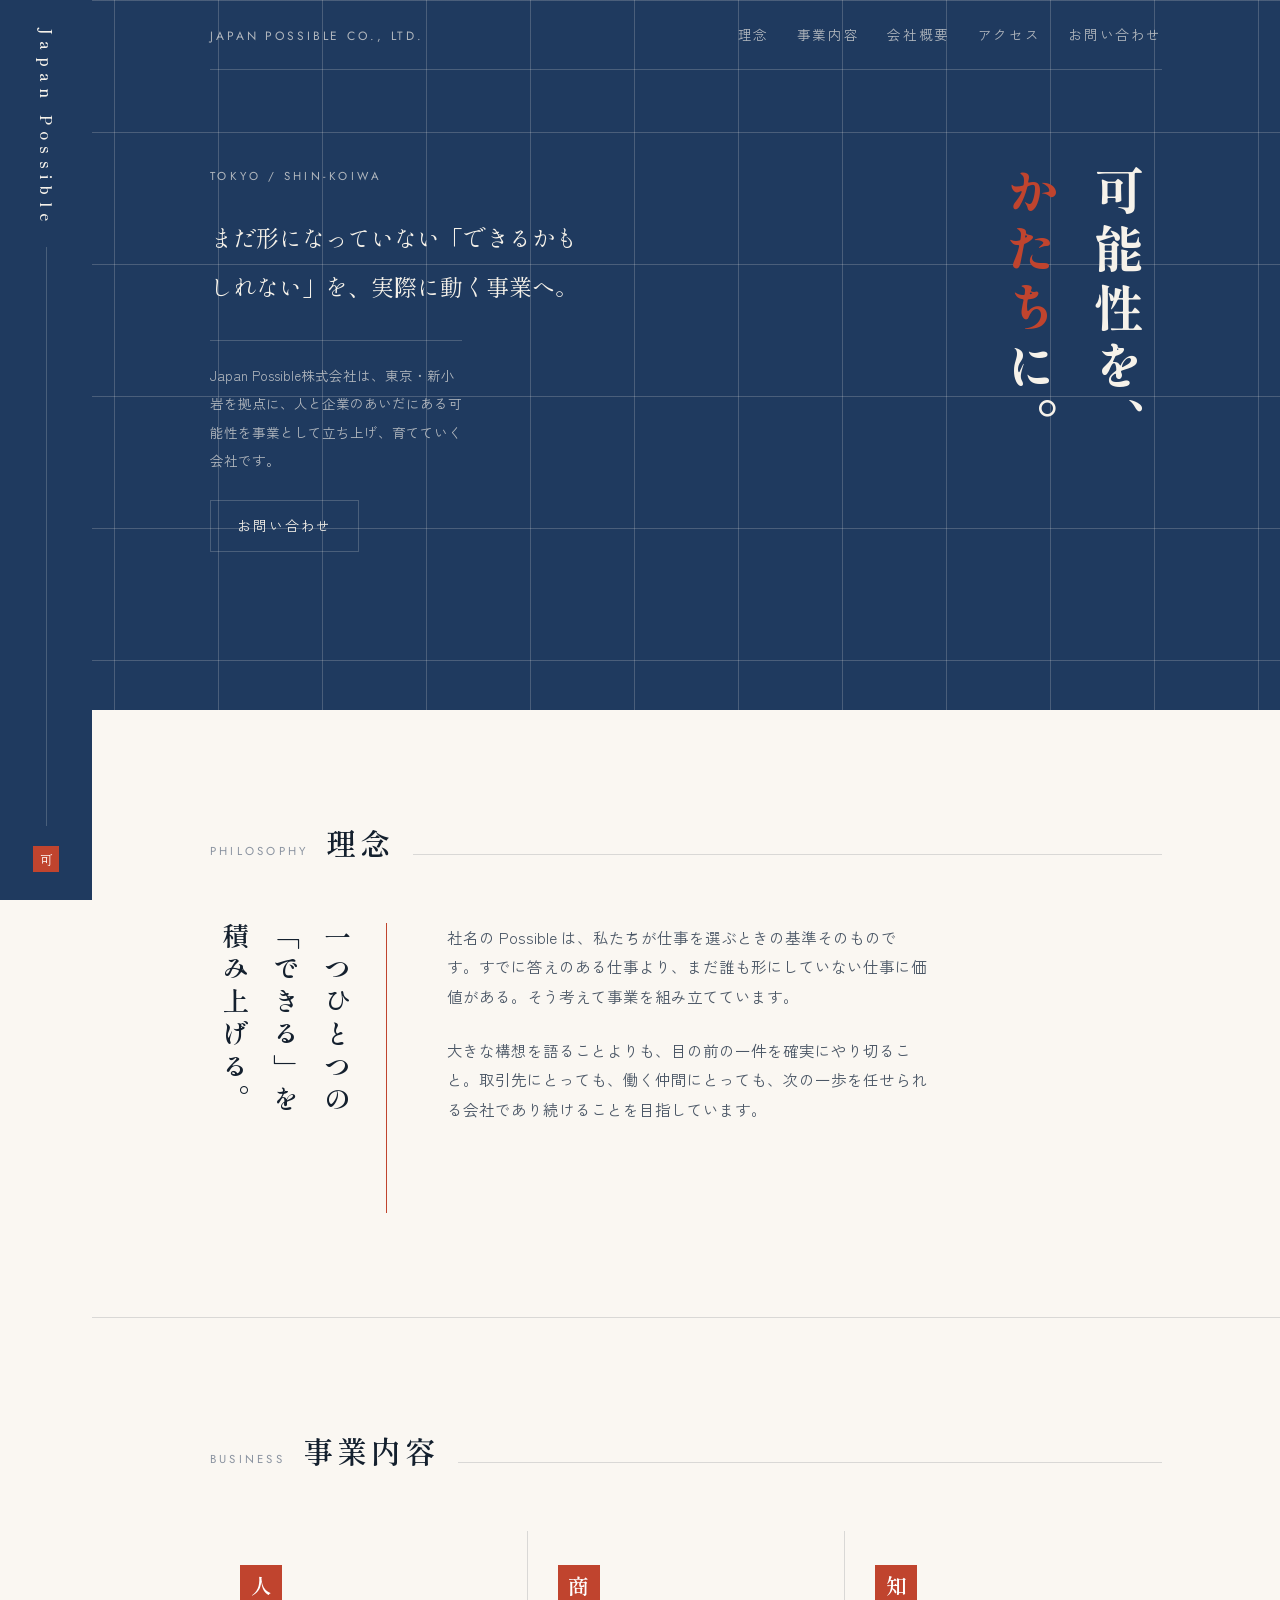
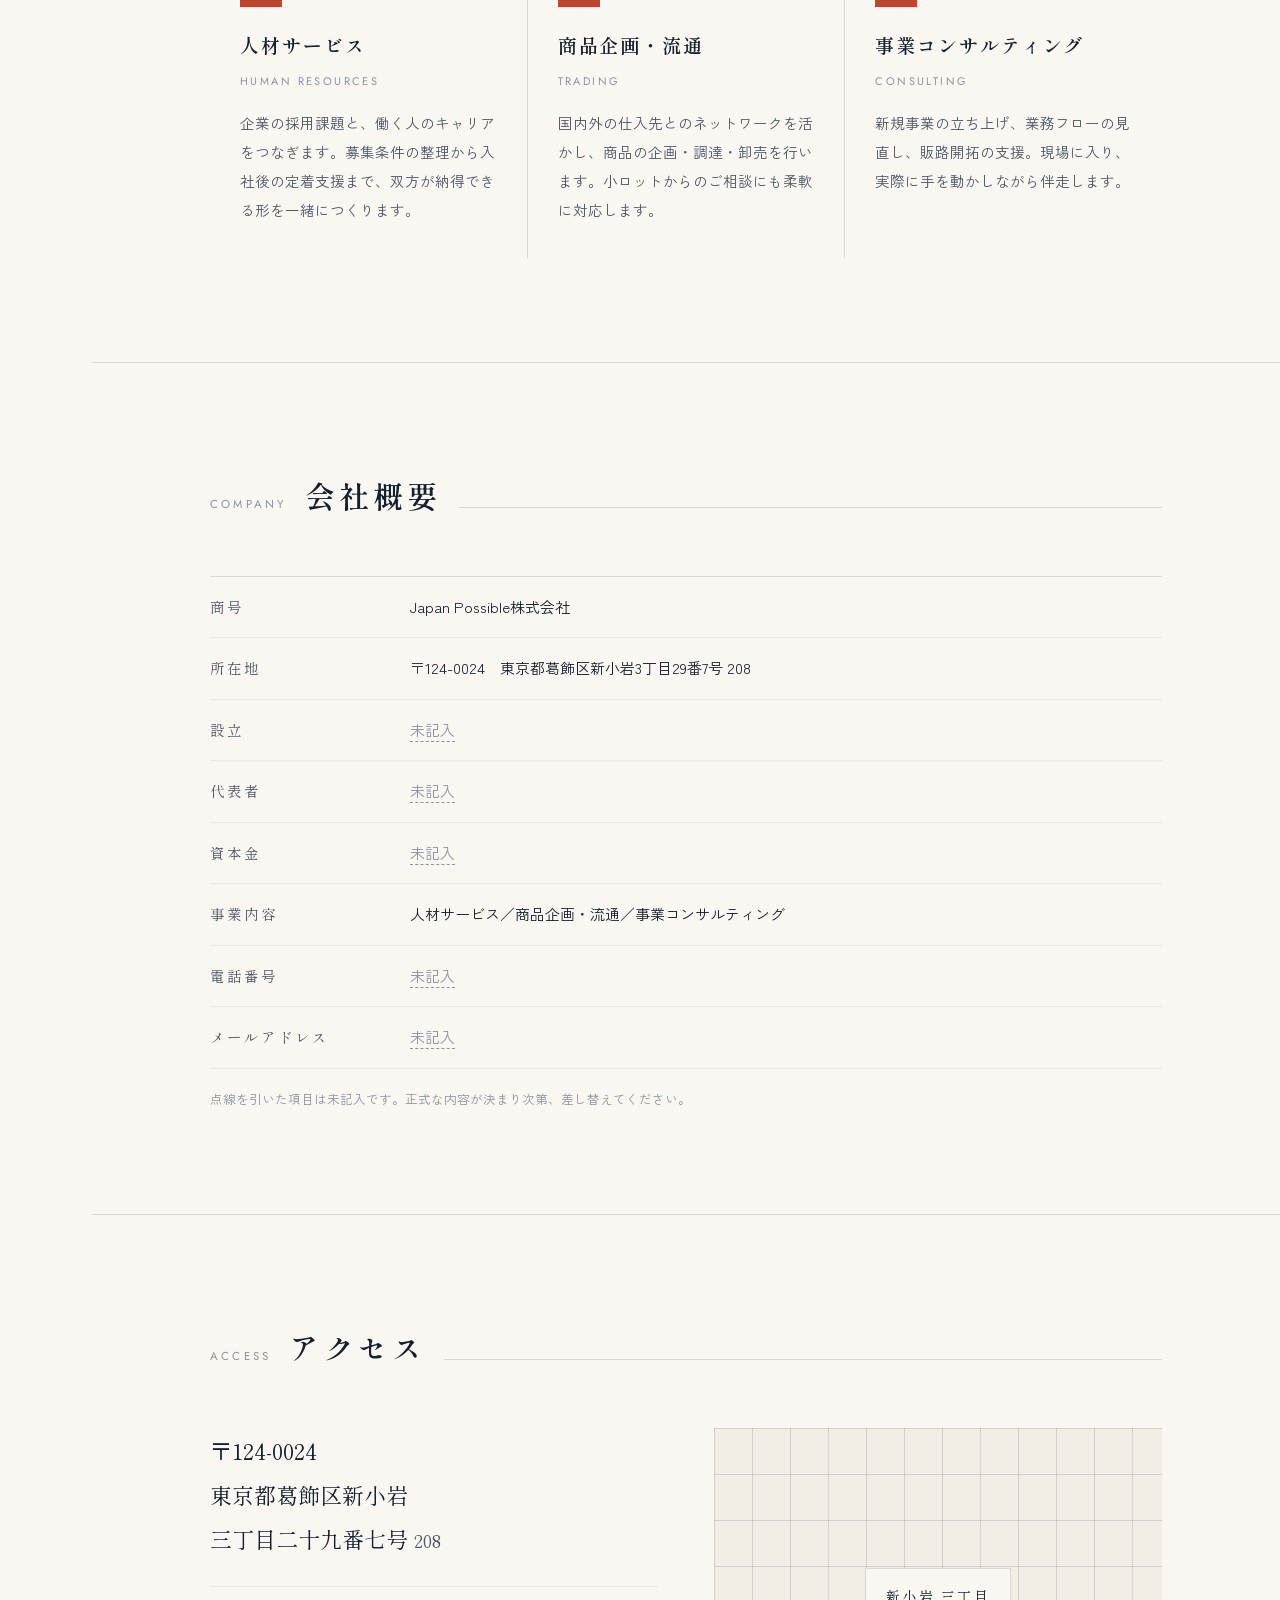
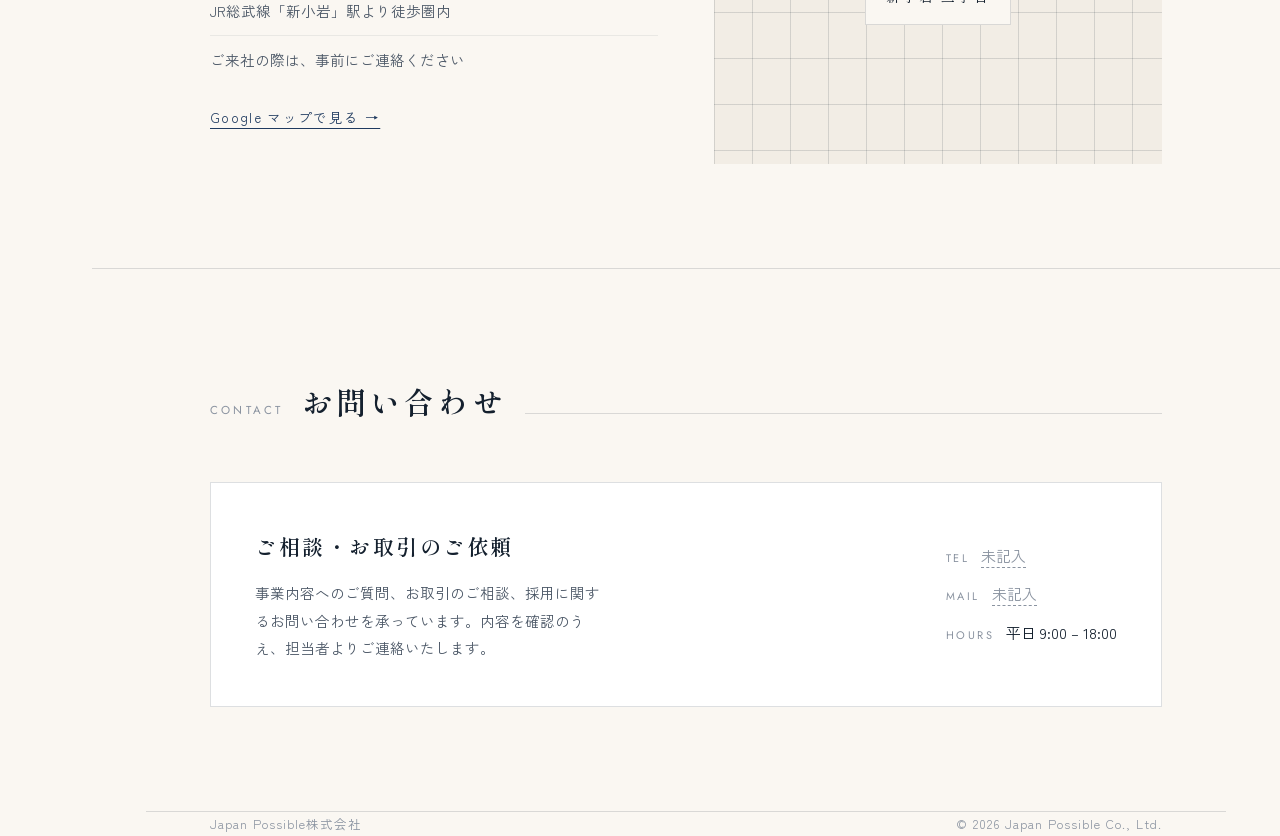
==== index.html @ c03383fe "サイト初期構築: コーポレートサイト1ページ版を追加 Japan Possible株式会社のコーポレートサイトを静的HTML1枚で構築。 和モダンの意匠（藍・生成り・朱、明朝の縦書き見出し、障子の桟を" ====
<!DOCTYPE html>
<html lang="ja">
<head>
<meta charset="utf-8">
<meta name="viewport" content="width=device-width, initial-scale=1">
<meta name="description" content="Japan Possible株式会社（東京都葛飾区新小岩）のコーポレートサイト。人材サービス、商品企画・流通、事業コンサルティングを行っています。">
<meta name="theme-color" content="#1F3A5F">
<meta property="og:type" content="website">
<meta property="og:site_name" content="Japan Possible株式会社">
<meta property="og:title" content="Japan Possible株式会社">
<meta property="og:description" content="まだ形になっていない「できるかもしれない」を、実際に動く事業へ。東京・新小岩を拠点とするJapan Possible株式会社のコーポレートサイトです。">
<meta property="og:locale" content="ja_JP">
<link rel="icon" href="data:image/svg+xml,<svg xmlns='http://www.w3.org/2000/svg' viewBox='0 0 64 64'><rect width='64' height='64' fill='%231F3A5F'/><text x='32' y='45' font-size='40' font-family='serif' fill='%23F6F2EA' text-anchor='middle'>可</text></svg>">
<title>Japan Possible株式会社</title>
<link rel="preconnect" href="https://fonts.googleapis.com">
<link rel="preconnect" href="https://fonts.gstatic.com" crossorigin>
<link rel="stylesheet" href="https://fonts.googleapis.com/css2?family=Shippori+Mincho+B1:wght@400;600;800&family=Zen+Kaku+Gothic+New:wght@400;500;700&family=Jost:wght@400;500&display=swap">
<style>
  :root{
    --ground:#FAF7F2;
    --ground-2:#F2EDE5;
    --panel:#FFFFFF;
    --ink:#14202E;
    --ink-soft:#4B5766;
    --ink-mute:#8A93A0;
    --ai:#1F3A5F;
    --shu:#C0442E;
    --line:rgba(20,32,46,.14);
    --line-soft:rgba(20,32,46,.07);
    --hero-bg:#1F3A5F;
    --hero-ink:#F6F2EA;
    --hero-soft:rgba(246,242,234,.68);
    --hero-line:rgba(246,242,234,.20);
    --focus:#C0442E;
    --mincho:"Shippori Mincho B1","Yu Mincho","Hiragino Mincho ProN",serif;
    --gothic:"Zen Kaku Gothic New","Hiragino Kaku Gothic ProN","Yu Gothic",sans-serif;
    --latin:"Jost","Zen Kaku Gothic New",sans-serif;
    --rail:92px;
    --pad:clamp(24px,5vw,72px);
  }
  @media (prefers-color-scheme:dark){
    :root:not([data-theme="light"]){
      --ground:#101822;
      --ground-2:#16202C;
      --panel:#17212D;
      --ink:#E9E4DB;
      --ink-soft:#A9B1BC;
      --ink-mute:#727C89;
      --ai:#84A6CE;
      --shu:#DF6A51;
      --line:rgba(233,228,219,.16);
      --line-soft:rgba(233,228,219,.08);
      --hero-bg:#0B131C;
      --hero-ink:#E9E4DB;
      --hero-soft:rgba(233,228,219,.66);
      --hero-line:rgba(233,228,219,.18);
      --focus:#DF6A51;
    }
  }
  :root[data-theme="dark"]{
    --ground:#101822;
    --ground-2:#16202C;
    --panel:#17212D;
    --ink:#E9E4DB;
    --ink-soft:#A9B1BC;
    --ink-mute:#727C89;
    --ai:#84A6CE;
    --shu:#DF6A51;
    --line:rgba(233,228,219,.16);
    --line-soft:rgba(233,228,219,.08);
    --hero-bg:#0B131C;
    --hero-ink:#E9E4DB;
    --hero-soft:rgba(233,228,219,.66);
    --hero-line:rgba(233,228,219,.18);
    --focus:#DF6A51;
  }

  *{box-sizing:border-box}
  body{
    background:var(--ground);
    color:var(--ink);
    font-family:var(--gothic);
    font-size:16px;
    line-height:1.9;
    -webkit-font-smoothing:antialiased;
    padding-left:var(--rail);
  }
  a{color:inherit}
  :focus-visible{outline:2px solid var(--focus);outline-offset:3px}
  h1,h2,h3{margin:0;font-weight:400;text-wrap:balance}
  p{margin:0}

  /* 背（左端の藍の帯） */
  .spine{
    position:fixed;inset:0 auto 0 0;width:var(--rail);
    background:var(--hero-bg);color:var(--hero-ink);
    display:flex;flex-direction:column;align-items:center;
    justify-content:space-between;padding:28px 0;z-index:5;
  }
  .spine-name{
    writing-mode:vertical-rl;font-family:var(--mincho);
    font-size:15px;letter-spacing:.42em;font-weight:600;
  }
  .spine-rule{flex:1;width:1px;background:var(--hero-line);margin:20px 0}
  .spine-seal{
    width:26px;height:26px;background:var(--shu);color:#fff;
    display:grid;place-items:center;font-family:var(--mincho);
    font-size:13px;line-height:1;
  }

  .wrap{max-width:1080px;margin:0 auto;padding:0 var(--pad)}

  /* ヒーロー */
  .hero{
    background-color:var(--hero-bg);color:var(--hero-ink);
    background-image:
      linear-gradient(var(--hero-line) 1px,transparent 1px),
      linear-gradient(90deg,var(--hero-line) 1px,transparent 1px);
    background-size:104px 132px;
    background-position:center top;
  }
  .nav{
    display:flex;flex-wrap:wrap;align-items:baseline;gap:28px;
    padding:22px 0 18px;border-bottom:1px solid var(--hero-line);
  }
  .nav-mark{
    font-family:var(--latin);font-size:12px;letter-spacing:.24em;
    text-transform:uppercase;color:var(--hero-soft);margin-right:auto;
  }
  .nav a{
    font-size:13.5px;letter-spacing:.12em;color:var(--hero-soft);
    text-decoration:none;padding-bottom:2px;border-bottom:1px solid transparent;
    transition:color .2s,border-color .2s;
  }
  .nav a:hover{color:var(--hero-ink);border-bottom-color:var(--shu)}

  .hero-body{
    display:grid;grid-template-columns:1fr auto;gap:clamp(32px,6vw,80px);
    align-items:start;padding:clamp(56px,8vw,96px) 0 clamp(64px,9vw,104px);
  }
  .eyebrow{
    font-family:var(--latin);font-size:11.5px;letter-spacing:.3em;
    text-transform:uppercase;color:var(--hero-soft);
  }
  .hero-lede{
    font-family:var(--mincho);font-size:clamp(19px,2.1vw,23px);
    line-height:2.1;margin-top:26px;max-width:32ch;
  }
  .hero-note{
    margin-top:30px;padding-top:20px;border-top:1px solid var(--hero-line);
    font-size:13.5px;line-height:2.1;color:var(--hero-soft);max-width:36ch;
  }
  .hero-cta{
    display:inline-block;margin-top:26px;padding:12px 26px;
    border:1px solid var(--hero-line);font-size:13.5px;letter-spacing:.14em;
    text-decoration:none;transition:background .2s,border-color .2s,color .2s;
  }
  .hero-cta:hover{background:var(--shu);border-color:var(--shu);color:#fff}
  .hero-title{
    writing-mode:vertical-rl;font-family:var(--mincho);font-weight:800;
    font-size:clamp(30px,4.4vw,50px);letter-spacing:.16em;line-height:1.75;
    height:clamp(300px,44vw,440px);margin:0;
  }
  .hero-title .accent{color:var(--shu)}

  /* 節 */
  section{padding:clamp(64px,9vw,104px) 0}
  .rule{border:0;border-top:1px solid var(--line);margin:0}
  .sec-head{display:flex;align-items:baseline;gap:18px;margin-bottom:clamp(32px,5vw,52px)}
  .sec-num{
    font-family:var(--latin);font-size:11.5px;letter-spacing:.28em;
    text-transform:uppercase;color:var(--ink-mute);
  }
  .sec-head h2{
    font-family:var(--mincho);font-size:clamp(23px,2.6vw,30px);
    font-weight:600;letter-spacing:.14em;
  }
  .sec-head::after{content:"";flex:1;height:1px;background:var(--line)}

  /* 理念 */
  .creed{
    display:grid;grid-template-columns:auto 1fr;gap:clamp(28px,5vw,60px);
    align-items:start;
  }
  .creed-vert{
    writing-mode:vertical-rl;font-family:var(--mincho);font-weight:600;
    font-size:clamp(20px,2.4vw,27px);letter-spacing:.2em;line-height:1.9;
    height:clamp(210px,26vw,290px);border-right:1px solid var(--shu);padding-right:22px;
  }
  .creed-text{max-width:60ch;color:var(--ink-soft);font-size:15.5px}
  .creed-text p+p{margin-top:1.6em}

  /* 事業 */
  .works{display:grid;grid-template-columns:repeat(3,1fr);gap:1px;background:var(--line)}
  .work{background:var(--ground);padding:clamp(24px,3vw,34px) clamp(20px,2.4vw,30px)}
  .seal{
    width:42px;height:42px;background:var(--shu);color:#fff;
    display:grid;place-items:center;font-family:var(--mincho);
    font-size:21px;font-weight:600;line-height:1;margin-bottom:20px;
  }
  .work h3{font-family:var(--mincho);font-size:19px;font-weight:600;letter-spacing:.1em}
  .work-en{
    font-family:var(--latin);font-size:11px;letter-spacing:.22em;
    text-transform:uppercase;color:var(--ink-mute);margin-top:8px;
  }
  .work p{margin-top:16px;font-size:14.5px;line-height:2;color:var(--ink-soft)}

  /* 会社概要 */
  .profile{border-top:1px solid var(--line);margin:0}
  .profile div{
    display:grid;grid-template-columns:180px 1fr;gap:20px;
    padding:16px 0;border-bottom:1px solid var(--line-soft);
  }
  .profile dt{
    font-family:var(--mincho);font-size:14.5px;letter-spacing:.14em;color:var(--ink-soft);
  }
  .profile dd{margin:0;font-size:15px}
  .tbd{color:var(--ink-mute);border-bottom:1px dashed var(--ink-mute);padding-bottom:1px}
  .legend{margin-top:18px;font-size:12.5px;color:var(--ink-mute)}

  /* アクセス */
  .access{display:grid;grid-template-columns:1fr 1fr;gap:clamp(28px,5vw,56px);align-items:start}
  .addr{font-family:var(--mincho);font-size:clamp(18px,2vw,22px);line-height:2;font-style:normal}
  .addr .room{font-size:.8em;color:var(--ink-soft)}
  .access-list{margin:26px 0 0;padding:0;list-style:none;font-size:14.5px;color:var(--ink-soft)}
  .access-list li{padding:10px 0;border-top:1px solid var(--line-soft)}
  .maplink{
    display:inline-block;margin-top:22px;font-size:13.5px;letter-spacing:.1em;
    color:var(--ai);text-underline-offset:5px;
  }
  .lattice{
    aspect-ratio:4/3;background-color:var(--ground-2);
    background-image:
      linear-gradient(var(--line) 1px,transparent 1px),
      linear-gradient(90deg,var(--line) 1px,transparent 1px);
    background-size:38px 46px;
    display:grid;place-items:center;
  }
  .lattice span{
    background:var(--ground);border:1px solid var(--line);
    padding:14px 20px;font-family:var(--mincho);font-size:14px;letter-spacing:.16em;
  }

  /* 問い合わせ */
  .contact{
    background:var(--panel);border:1px solid var(--line);
    padding:clamp(28px,4vw,44px);
    display:grid;grid-template-columns:1fr auto;gap:clamp(24px,4vw,48px);align-items:center;
  }
  .contact h3{font-family:var(--mincho);font-size:21px;font-weight:600;letter-spacing:.12em}
  .contact-lede{margin-top:12px;font-size:14.5px;color:var(--ink-soft);max-width:44ch}
  .contact-rows{display:grid;gap:10px;font-size:15px}
  .contact-rows span.k{
    font-family:var(--latin);font-size:11px;letter-spacing:.22em;
    color:var(--ink-mute);margin-right:12px;
  }

  footer{
    border-top:1px solid var(--line);padding:30px 0 46px;
    display:flex;flex-wrap:wrap;gap:16px;justify-content:space-between;
    font-size:12.5px;color:var(--ink-mute);letter-spacing:.08em;
  }

  @media (max-width:900px){
    body{padding-left:0}
    .spine{
      position:static;width:100%;flex-direction:row;
      justify-content:space-between;align-items:center;padding:10px var(--pad);
    }
    .spine-name{writing-mode:horizontal-tb;letter-spacing:.3em;font-size:13px}
    .spine-rule{margin:0 18px;height:1px;width:auto;flex:1}
    .hero-body{grid-template-columns:1fr}
    .hero-title{
      writing-mode:horizontal-tb;height:auto;letter-spacing:.1em;
      line-height:1.55;order:-1;margin-bottom:24px;
    }
    .works{grid-template-columns:1fr}
    .creed{grid-template-columns:1fr}
    .creed-vert{
      writing-mode:horizontal-tb;height:auto;border-right:0;padding-right:0;
      border-left:2px solid var(--shu);padding-left:20px;
    }
    .access{grid-template-columns:1fr}
    .profile div{grid-template-columns:1fr;gap:2px}
    .contact{grid-template-columns:1fr}
  }
  @media (prefers-reduced-motion:reduce){
    *{transition:none!important;animation:none!important}
  }
</style>
<style>
  html{ -webkit-text-size-adjust:100%; }
  body{ margin:0; }
  img{ max-width:100%; height:auto; }
  html{ scroll-behavior:smooth; }
  @media (prefers-reduced-motion:reduce){ html{ scroll-behavior:auto; } }
</style>
</head>
<body>

<div class="spine">
  <div class="spine-name">Japan&nbsp;Possible</div>
  <div class="spine-rule"></div>
  <div class="spine-seal">可</div>
</div>

<header class="hero">
  <div class="wrap">
    <nav class="nav">
      <div class="nav-mark">Japan Possible Co., Ltd.</div>
      <a href="#creed">理念</a>
      <a href="#works">事業内容</a>
      <a href="#profile">会社概要</a>
      <a href="#access">アクセス</a>
      <a href="#contact">お問い合わせ</a>
    </nav>
    <div class="hero-body">
      <div>
        <div class="eyebrow">Tokyo / Shin-Koiwa</div>
        <p class="hero-lede">まだ形になっていない「できるかもしれない」を、実際に動く事業へ。</p>
        <p class="hero-note">Japan Possible株式会社は、東京・新小岩を拠点に、人と企業のあいだにある可能性を事業として立ち上げ、育てていく会社です。</p>
        <a class="hero-cta" href="#contact">お問い合わせ</a>
      </div>
      <h1 class="hero-title">可能性を、<br><span class="accent">かたち</span>に。</h1>
    </div>
  </div>
</header>

<main>
  <section id="creed">
    <div class="wrap">
      <div class="sec-head">
        <div class="sec-num">Philosophy</div>
        <h2>理念</h2>
      </div>
      <div class="creed">
        <p class="creed-vert">一つひとつの<br>「できる」を<br>積み上げる。</p>
        <div class="creed-text">
          <p>社名の Possible は、私たちが仕事を選ぶときの基準そのものです。すでに答えのある仕事より、まだ誰も形にしていない仕事に価値がある。そう考えて事業を組み立てています。</p>
          <p>大きな構想を語ることよりも、目の前の一件を確実にやり切ること。取引先にとっても、働く仲間にとっても、次の一歩を任せられる会社であり続けることを目指しています。</p>
        </div>
      </div>
    </div>
  </section>

  <hr class="rule">

  <section id="works">
    <div class="wrap">
      <div class="sec-head">
        <div class="sec-num">Business</div>
        <h2>事業内容</h2>
      </div>
      <div class="works">
        <div class="work">
          <div class="seal">人</div>
          <h3>人材サービス</h3>
          <div class="work-en">Human Resources</div>
          <p>企業の採用課題と、働く人のキャリアをつなぎます。募集条件の整理から入社後の定着支援まで、双方が納得できる形を一緒につくります。</p>
        </div>
        <div class="work">
          <div class="seal">商</div>
          <h3>商品企画・流通</h3>
          <div class="work-en">Trading</div>
          <p>国内外の仕入先とのネットワークを活かし、商品の企画・調達・卸売を行います。小ロットからのご相談にも柔軟に対応します。</p>
        </div>
        <div class="work">
          <div class="seal">知</div>
          <h3>事業コンサルティング</h3>
          <div class="work-en">Consulting</div>
          <p>新規事業の立ち上げ、業務フローの見直し、販路開拓の支援。現場に入り、実際に手を動かしながら伴走します。</p>
        </div>
      </div>
    </div>
  </section>

  <hr class="rule">

  <section id="profile">
    <div class="wrap">
      <div class="sec-head">
        <div class="sec-num">Company</div>
        <h2>会社概要</h2>
      </div>
      <dl class="profile">
        <div><dt>商号</dt><dd>Japan Possible株式会社</dd></div>
        <div><dt>所在地</dt><dd>〒124-0024　東京都葛飾区新小岩3丁目29番7号 208</dd></div>
        <div><dt>設立</dt><dd><span class="tbd">未記入</span></dd></div>
        <div><dt>代表者</dt><dd><span class="tbd">未記入</span></dd></div>
        <div><dt>資本金</dt><dd><span class="tbd">未記入</span></dd></div>
        <div><dt>事業内容</dt><dd>人材サービス／商品企画・流通／事業コンサルティング</dd></div>
        <div><dt>電話番号</dt><dd><span class="tbd">未記入</span></dd></div>
        <div><dt>メールアドレス</dt><dd><span class="tbd">未記入</span></dd></div>
      </dl>
      <p class="legend">点線を引いた項目は未記入です。正式な内容が決まり次第、差し替えてください。</p>
    </div>
  </section>

  <hr class="rule">

  <section id="access">
    <div class="wrap">
      <div class="sec-head">
        <div class="sec-num">Access</div>
        <h2>アクセス</h2>
      </div>
      <div class="access">
        <div>
          <address class="addr">〒124-0024<br>東京都葛飾区新小岩<br>三丁目二十九番七号 <span class="room">208</span></address>
          <ul class="access-list">
            <li>JR総武線「新小岩」駅より徒歩圏内</li>
            <li>ご来社の際は、事前にご連絡ください</li>
          </ul>
          <a class="maplink" href="https://www.google.com/maps/search/?api=1&amp;query=%E6%9D%B1%E4%BA%AC%E9%83%BD%E8%91%9B%E9%A3%BE%E5%8C%BA%E6%96%B0%E5%B0%8F%E5%B2%A93%E4%B8%81%E7%9B%AE29%E7%95%AA7%E5%8F%B7" target="_blank" rel="noopener">Google マップで見る →</a>
        </div>
        <div class="lattice"><span>新小岩 三丁目</span></div>
      </div>
    </div>
  </section>

  <hr class="rule">

  <section id="contact">
    <div class="wrap">
      <div class="sec-head">
        <div class="sec-num">Contact</div>
        <h2>お問い合わせ</h2>
      </div>
      <div class="contact">
        <div>
          <h3>ご相談・お取引のご依頼</h3>
          <p class="contact-lede">事業内容へのご質問、お取引のご相談、採用に関するお問い合わせを承っています。内容を確認のうえ、担当者よりご連絡いたします。</p>
        </div>
        <div class="contact-rows">
          <div><span class="k">TEL</span><span class="tbd">未記入</span></div>
          <div><span class="k">MAIL</span><span class="tbd">未記入</span></div>
          <div><span class="k">HOURS</span>平日 9:00 – 18:00</div>
        </div>
      </div>
    </div>
  </section>
</main>

<footer class="wrap">
  <div>Japan Possible株式会社</div>
  <div>&copy; 2026 Japan Possible Co., Ltd.</div>
</footer>
</body>
</html>
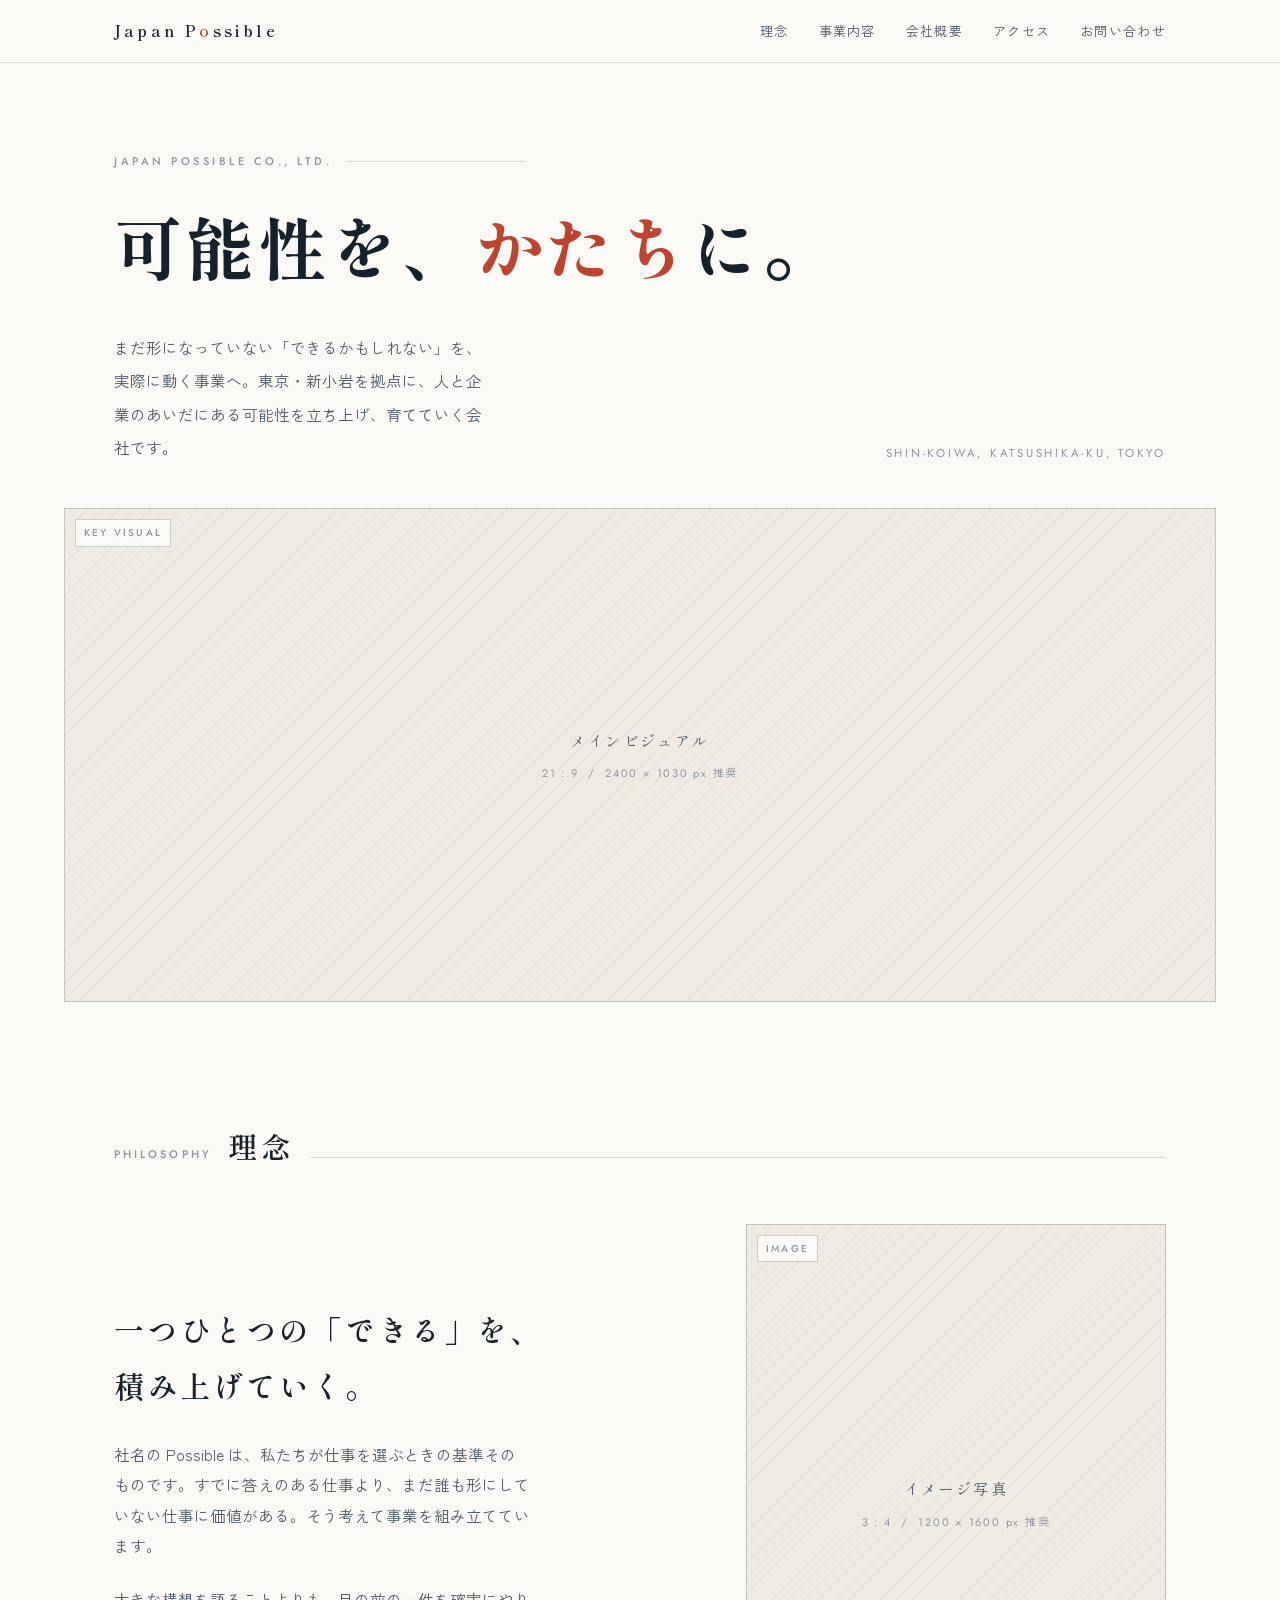
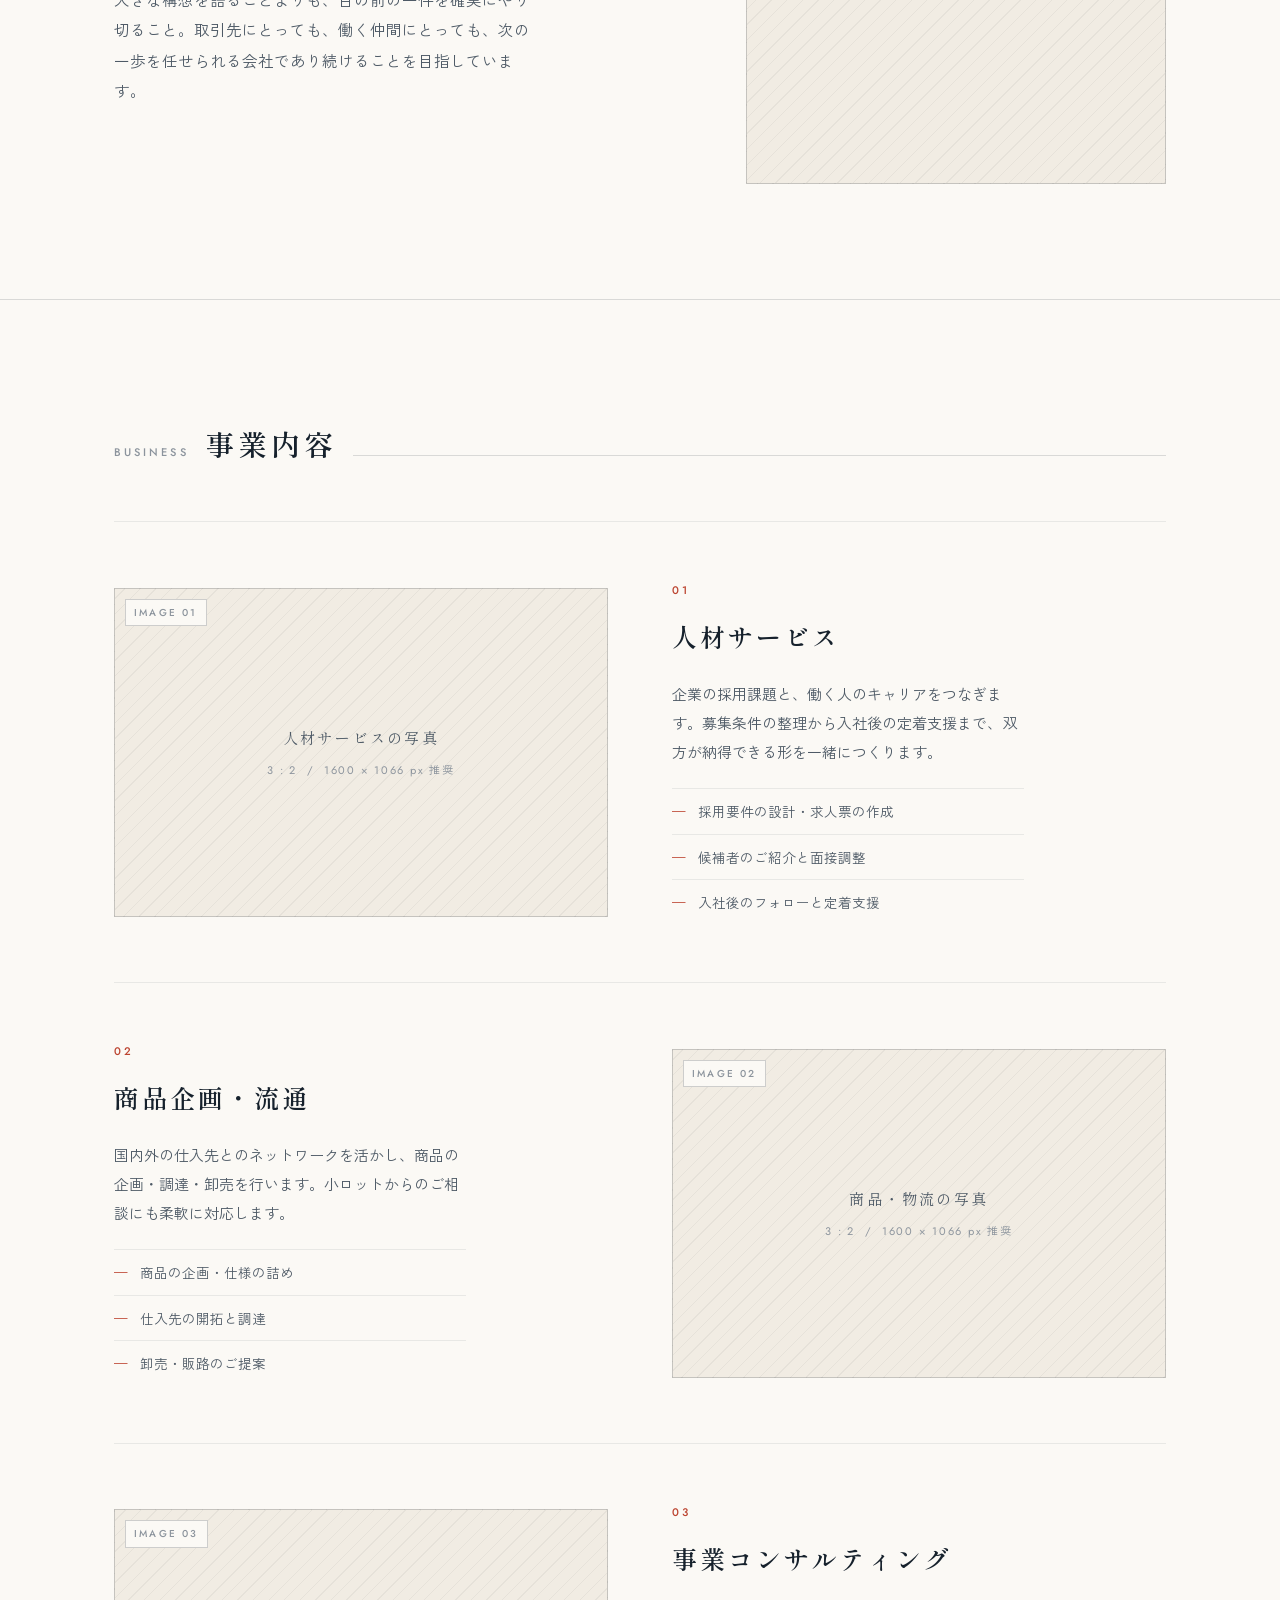
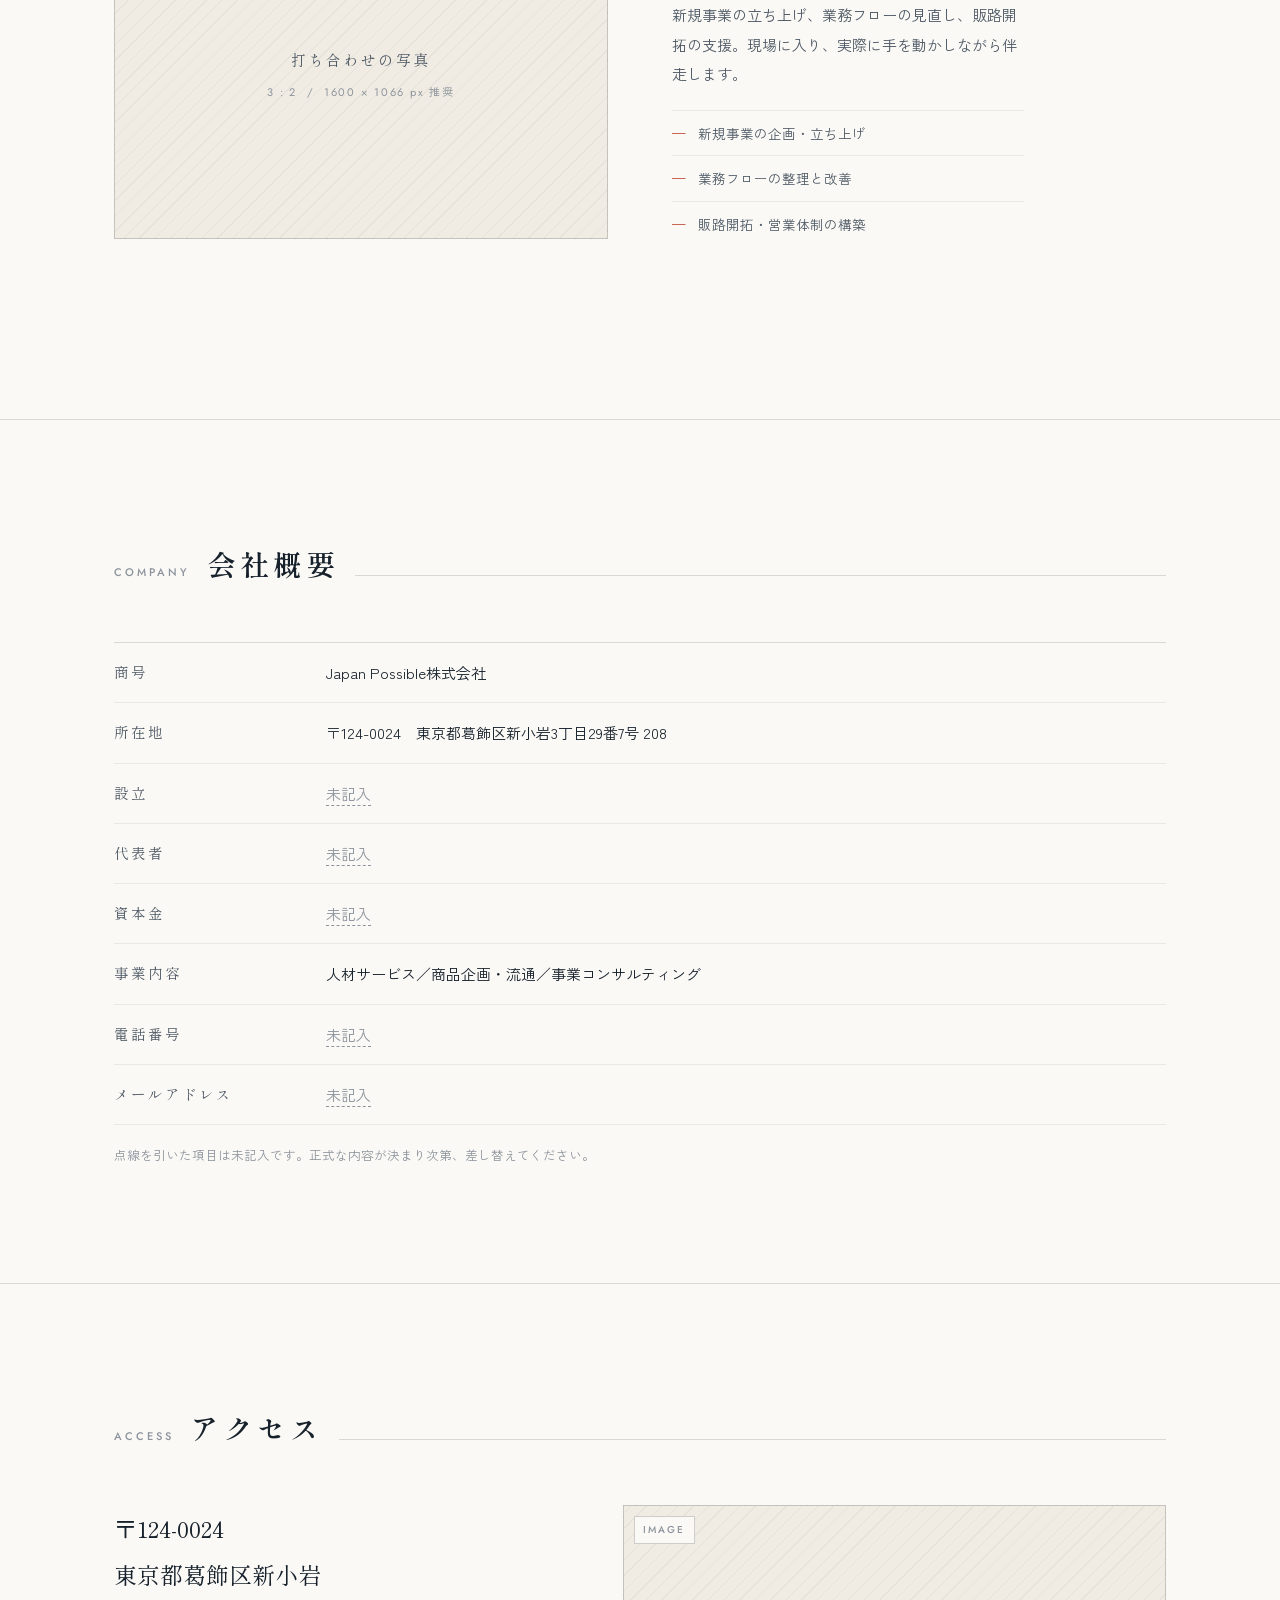
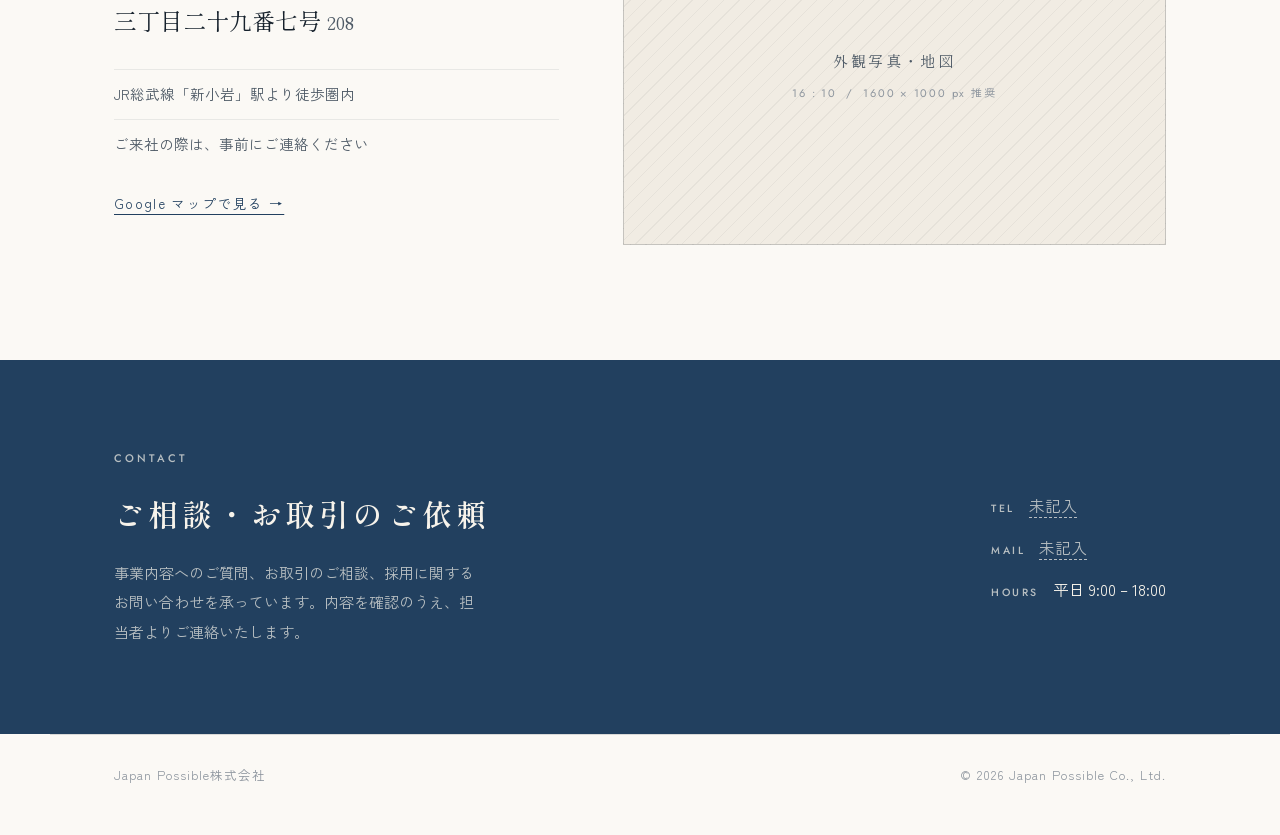
==== commit 63ec7f35: "デザイン刷新: 写真を主役にした構成に作り直し 罫線主体の構成から、大きな写真を軸に縦へ流れる構成へ変更。 ヒーローは横組みの大見出しと全幅のキービジュアル、事業内容は 写真とテキストを左右交互に配置" ====
--- a/index.html
+++ b/index.html
@@ -4,340 +4,338 @@
 <meta charset="utf-8">
 <meta name="viewport" content="width=device-width, initial-scale=1">
 <meta name="description" content="Japan Possible株式会社（東京都葛飾区新小岩）のコーポレートサイト。人材サービス、商品企画・流通、事業コンサルティングを行っています。">
-<meta name="theme-color" content="#1F3A5F">
+<meta name="theme-color" content="#22405F">
 <meta property="og:type" content="website">
 <meta property="og:site_name" content="Japan Possible株式会社">
 <meta property="og:title" content="Japan Possible株式会社">
 <meta property="og:description" content="まだ形になっていない「できるかもしれない」を、実際に動く事業へ。東京・新小岩を拠点とするJapan Possible株式会社のコーポレートサイトです。">
 <meta property="og:locale" content="ja_JP">
-<link rel="icon" href="data:image/svg+xml,<svg xmlns='http://www.w3.org/2000/svg' viewBox='0 0 64 64'><rect width='64' height='64' fill='%231F3A5F'/><text x='32' y='45' font-size='40' font-family='serif' fill='%23F6F2EA' text-anchor='middle'>可</text></svg>">
+<link rel="icon" href="data:image/svg+xml,<svg xmlns='http://www.w3.org/2000/svg' viewBox='0 0 64 64'><rect width='64' height='64' fill='%2322405F'/><text x='32' y='45' font-size='40' font-family='serif' fill='%23F7F3EB' text-anchor='middle'>可</text></svg>">
 <title>Japan Possible株式会社</title>
 <link rel="preconnect" href="https://fonts.googleapis.com">
 <link rel="preconnect" href="https://fonts.gstatic.com" crossorigin>
-<link rel="stylesheet" href="https://fonts.googleapis.com/css2?family=Shippori+Mincho+B1:wght@400;600;800&family=Zen+Kaku+Gothic+New:wght@400;500;700&family=Jost:wght@400;500&display=swap">
+<link rel="stylesheet" href="https://fonts.googleapis.com/css2?family=Shippori+Mincho+B1:wght@400;600;800&family=Zen+Kaku+Gothic+New:wght@400;500;700&family=Jost:wght@300;400;500&display=swap">
 <style>
   :root{
-    --ground:#FAF7F2;
-    --ground-2:#F2EDE5;
+    --ground:#FBF9F5;
+    --ground-2:#F2EEE6;
     --panel:#FFFFFF;
-    --ink:#14202E;
-    --ink-soft:#4B5766;
-    --ink-mute:#8A93A0;
-    --ai:#1F3A5F;
-    --shu:#C0442E;
-    --line:rgba(20,32,46,.14);
-    --line-soft:rgba(20,32,46,.07);
-    --hero-bg:#1F3A5F;
-    --hero-ink:#F6F2EA;
-    --hero-soft:rgba(246,242,234,.68);
-    --hero-line:rgba(246,242,234,.20);
-    --focus:#C0442E;
+    --ink:#16212C;
+    --ink-soft:#4E5A66;
+    --ink-mute:#8C949D;
+    --ai:#22405F;
+    --shu:#BC4430;
+    --line:rgba(22,33,44,.15);
+    --line-soft:rgba(22,33,44,.08);
+    --frame-bg:#F1ECE3;
+    --frame-hatch:rgba(22,33,44,.05);
+    --frame-line:rgba(22,33,44,.20);
+    --band-bg:#22405F;
+    --band-ink:#F7F3EB;
+    --band-soft:rgba(247,243,235,.70);
+    --band-line:rgba(247,243,235,.24);
+    --focus:#BC4430;
     --mincho:"Shippori Mincho B1","Yu Mincho","Hiragino Mincho ProN",serif;
     --gothic:"Zen Kaku Gothic New","Hiragino Kaku Gothic ProN","Yu Gothic",sans-serif;
     --latin:"Jost","Zen Kaku Gothic New",sans-serif;
-    --rail:92px;
-    --pad:clamp(24px,5vw,72px);
+    --pad:clamp(20px,5vw,64px);
+    --maxw:1180px;
   }
   @media (prefers-color-scheme:dark){
     :root:not([data-theme="light"]){
-      --ground:#101822;
-      --ground-2:#16202C;
-      --panel:#17212D;
-      --ink:#E9E4DB;
-      --ink-soft:#A9B1BC;
-      --ink-mute:#727C89;
-      --ai:#84A6CE;
-      --shu:#DF6A51;
-      --line:rgba(233,228,219,.16);
-      --line-soft:rgba(233,228,219,.08);
-      --hero-bg:#0B131C;
-      --hero-ink:#E9E4DB;
-      --hero-soft:rgba(233,228,219,.66);
-      --hero-line:rgba(233,228,219,.18);
-      --focus:#DF6A51;
+      --ground:#0F161E;
+      --ground-2:#151E28;
+      --panel:#16202B;
+      --ink:#E8E3D9;
+      --ink-soft:#A6AEB9;
+      --ink-mute:#6F7883;
+      --ai:#8AA9CE;
+      --shu:#DC6B52;
+      --line:rgba(232,227,217,.17);
+      --line-soft:rgba(232,227,217,.09);
+      --frame-bg:#18222D;
+      --frame-hatch:rgba(232,227,217,.05);
+      --frame-line:rgba(232,227,217,.22);
+      --band-bg:#0A1119;
+      --band-ink:#E8E3D9;
+      --band-soft:rgba(232,227,217,.68);
+      --band-line:rgba(232,227,217,.20);
+      --focus:#DC6B52;
     }
   }
   :root[data-theme="dark"]{
-    --ground:#101822;
-    --ground-2:#16202C;
-    --panel:#17212D;
-    --ink:#E9E4DB;
-    --ink-soft:#A9B1BC;
-    --ink-mute:#727C89;
-    --ai:#84A6CE;
-    --shu:#DF6A51;
-    --line:rgba(233,228,219,.16);
-    --line-soft:rgba(233,228,219,.08);
-    --hero-bg:#0B131C;
-    --hero-ink:#E9E4DB;
-    --hero-soft:rgba(233,228,219,.66);
-    --hero-line:rgba(233,228,219,.18);
-    --focus:#DF6A51;
+    --ground:#0F161E;
+    --ground-2:#151E28;
+    --panel:#16202B;
+    --ink:#E8E3D9;
+    --ink-soft:#A6AEB9;
+    --ink-mute:#6F7883;
+    --ai:#8AA9CE;
+    --shu:#DC6B52;
+    --line:rgba(232,227,217,.17);
+    --line-soft:rgba(232,227,217,.09);
+    --frame-bg:#18222D;
+    --frame-hatch:rgba(232,227,217,.05);
+    --frame-line:rgba(232,227,217,.22);
+    --band-bg:#0A1119;
+    --band-ink:#E8E3D9;
+    --band-soft:rgba(232,227,217,.68);
+    --band-line:rgba(232,227,217,.20);
+    --focus:#DC6B52;
   }
 
   *{box-sizing:border-box}
   body{
-    background:var(--ground);
-    color:var(--ink);
-    font-family:var(--gothic);
-    font-size:16px;
-    line-height:1.9;
+    background:var(--ground);color:var(--ink);
+    font-family:var(--gothic);font-size:16px;line-height:1.95;
     -webkit-font-smoothing:antialiased;
-    padding-left:var(--rail);
   }
   a{color:inherit}
   :focus-visible{outline:2px solid var(--focus);outline-offset:3px}
-  h1,h2,h3{margin:0;font-weight:400;text-wrap:balance}
+  h1,h2,h3,h4{margin:0;font-weight:400;text-wrap:balance}
   p{margin:0}
-
-  /* 背（左端の藍の帯） */
-  .spine{
-    position:fixed;inset:0 auto 0 0;width:var(--rail);
-    background:var(--hero-bg);color:var(--hero-ink);
-    display:flex;flex-direction:column;align-items:center;
-    justify-content:space-between;padding:28px 0;z-index:5;
-  }
-  .spine-name{
-    writing-mode:vertical-rl;font-family:var(--mincho);
-    font-size:15px;letter-spacing:.42em;font-weight:600;
-  }
-  .spine-rule{flex:1;width:1px;background:var(--hero-line);margin:20px 0}
-  .spine-seal{
-    width:26px;height:26px;background:var(--shu);color:#fff;
-    display:grid;place-items:center;font-family:var(--mincho);
-    font-size:13px;line-height:1;
-  }
-
-  .wrap{max-width:1080px;margin:0 auto;padding:0 var(--pad)}
-
-  /* ヒーロー */
-  .hero{
-    background-color:var(--hero-bg);color:var(--hero-ink);
-    background-image:
-      linear-gradient(var(--hero-line) 1px,transparent 1px),
-      linear-gradient(90deg,var(--hero-line) 1px,transparent 1px);
-    background-size:104px 132px;
-    background-position:center top;
-  }
-  .nav{
-    display:flex;flex-wrap:wrap;align-items:baseline;gap:28px;
-    padding:22px 0 18px;border-bottom:1px solid var(--hero-line);
-  }
-  .nav-mark{
-    font-family:var(--latin);font-size:12px;letter-spacing:.24em;
-    text-transform:uppercase;color:var(--hero-soft);margin-right:auto;
-  }
-  .nav a{
-    font-size:13.5px;letter-spacing:.12em;color:var(--hero-soft);
-    text-decoration:none;padding-bottom:2px;border-bottom:1px solid transparent;
-    transition:color .2s,border-color .2s;
-  }
-  .nav a:hover{color:var(--hero-ink);border-bottom-color:var(--shu)}
-
-  .hero-body{
-    display:grid;grid-template-columns:1fr auto;gap:clamp(32px,6vw,80px);
-    align-items:start;padding:clamp(56px,8vw,96px) 0 clamp(64px,9vw,104px);
-  }
+  .wrap{max-width:var(--maxw);margin:0 auto;padding:0 var(--pad)}
+  .bleed{padding:0 var(--pad)}
+
+  /* ── 画像フレーム ───────────────────────── */
+  .frame{
+    position:relative;background-color:var(--frame-bg);
+    background-image:repeating-linear-gradient(
+      -45deg,var(--frame-hatch) 0 1px,transparent 1px 11px);
+    border:1px solid var(--frame-line);
+    display:grid;place-items:center;text-align:center;padding:24px;
+  }
+  .frame__tag{
+    position:absolute;top:10px;left:10px;
+    font-family:var(--latin);font-size:10px;font-weight:500;letter-spacing:.22em;
+    text-transform:uppercase;color:var(--ink-mute);
+    background:var(--ground);border:1px solid var(--frame-line);padding:3px 8px;
+  }
+  .frame__label{font-family:var(--mincho);font-size:15px;letter-spacing:.16em;color:var(--ink-soft)}
+  .frame__spec{
+    font-family:var(--latin);font-size:11px;letter-spacing:.16em;
+    color:var(--ink-mute);margin-top:8px;
+  }
+
+  /* ── ヘッダー ───────────────────────────── */
+  .head{
+    position:sticky;top:0;z-index:20;background:var(--ground);
+    border-bottom:1px solid var(--line);
+  }
+  .head-in{
+    max-width:var(--maxw);margin:0 auto;padding:0 var(--pad);
+    height:62px;display:flex;align-items:center;gap:clamp(16px,3vw,34px);
+  }
+  .brand{
+    font-family:var(--mincho);font-size:16px;font-weight:600;letter-spacing:.2em;
+    text-decoration:none;margin-right:auto;white-space:nowrap;
+  }
+  .brand em{font-style:normal;color:var(--shu)}
+  .head nav{display:flex;gap:clamp(14px,2.4vw,30px)}
+  .head nav a{
+    font-size:13px;letter-spacing:.1em;text-decoration:none;color:var(--ink-soft);
+    padding:4px 0;border-bottom:1px solid transparent;transition:color .2s,border-color .2s;
+  }
+  .head nav a:hover{color:var(--ink);border-bottom-color:var(--shu)}
+
+  /* ── ヒーロー ───────────────────────────── */
+  .hero{padding:clamp(48px,7vw,88px) 0 0}
+  .hero-copy{max-width:var(--maxw);margin:0 auto;padding:0 var(--pad)}
   .eyebrow{
-    font-family:var(--latin);font-size:11.5px;letter-spacing:.3em;
-    text-transform:uppercase;color:var(--hero-soft);
+    font-family:var(--latin);font-size:11px;font-weight:500;letter-spacing:.32em;
+    text-transform:uppercase;color:var(--ink-mute);
+    display:flex;align-items:center;gap:14px;
+  }
+  .eyebrow::after{content:"";flex:1;height:1px;background:var(--line);max-width:180px}
+  .hero h1{
+    font-family:var(--mincho);font-weight:800;
+    font-size:clamp(32px,6.2vw,68px);line-height:1.42;letter-spacing:.06em;
+    margin-top:26px;
+  }
+  .hero h1 em{font-style:normal;color:var(--shu)}
+  .hero-sub{
+    display:grid;grid-template-columns:1fr auto;gap:clamp(20px,4vw,56px);
+    align-items:end;margin-top:clamp(24px,3vw,36px);
+    padding-bottom:clamp(28px,4vw,44px);
   }
   .hero-lede{
-    font-family:var(--mincho);font-size:clamp(19px,2.1vw,23px);
-    line-height:2.1;margin-top:26px;max-width:32ch;
-  }
-  .hero-note{
-    margin-top:30px;padding-top:20px;border-top:1px solid var(--hero-line);
-    font-size:13.5px;line-height:2.1;color:var(--hero-soft);max-width:36ch;
-  }
-  .hero-cta{
-    display:inline-block;margin-top:26px;padding:12px 26px;
-    border:1px solid var(--hero-line);font-size:13.5px;letter-spacing:.14em;
-    text-decoration:none;transition:background .2s,border-color .2s,color .2s;
-  }
-  .hero-cta:hover{background:var(--shu);border-color:var(--shu);color:#fff}
-  .hero-title{
-    writing-mode:vertical-rl;font-family:var(--mincho);font-weight:800;
-    font-size:clamp(30px,4.4vw,50px);letter-spacing:.16em;line-height:1.75;
-    height:clamp(300px,44vw,440px);margin:0;
-  }
-  .hero-title .accent{color:var(--shu)}
-
-  /* 節 */
-  section{padding:clamp(64px,9vw,104px) 0}
-  .rule{border:0;border-top:1px solid var(--line);margin:0}
-  .sec-head{display:flex;align-items:baseline;gap:18px;margin-bottom:clamp(32px,5vw,52px)}
-  .sec-num{
-    font-family:var(--latin);font-size:11.5px;letter-spacing:.28em;
+    font-size:15.5px;line-height:2.15;color:var(--ink-soft);max-width:46ch;
+  }
+  .hero-place{
+    font-family:var(--latin);font-size:11.5px;letter-spacing:.24em;
+    text-transform:uppercase;color:var(--ink-mute);text-align:right;white-space:nowrap;
+  }
+  .kv{aspect-ratio:21/9}
+  @media (max-width:760px){.kv{aspect-ratio:4/3}}
+
+  /* ── セクション共通 ─────────────────────── */
+  section{padding:clamp(64px,9vw,116px) 0}
+  .sec-head{display:flex;align-items:baseline;gap:16px;margin-bottom:clamp(30px,4.4vw,50px)}
+  .sec-head h2{font-family:var(--mincho);font-size:clamp(22px,2.5vw,29px);font-weight:600;letter-spacing:.14em}
+  .sec-kicker{
+    font-family:var(--latin);font-size:11px;font-weight:500;letter-spacing:.28em;
     text-transform:uppercase;color:var(--ink-mute);
   }
-  .sec-head h2{
-    font-family:var(--mincho);font-size:clamp(23px,2.6vw,30px);
-    font-weight:600;letter-spacing:.14em;
-  }
   .sec-head::after{content:"";flex:1;height:1px;background:var(--line)}
+  hr.rule{border:0;border-top:1px solid var(--line);margin:0}
 
   /* 理念 */
-  .creed{
-    display:grid;grid-template-columns:auto 1fr;gap:clamp(28px,5vw,60px);
-    align-items:start;
-  }
-  .creed-vert{
-    writing-mode:vertical-rl;font-family:var(--mincho);font-weight:600;
-    font-size:clamp(20px,2.4vw,27px);letter-spacing:.2em;line-height:1.9;
-    height:clamp(210px,26vw,290px);border-right:1px solid var(--shu);padding-right:22px;
-  }
-  .creed-text{max-width:60ch;color:var(--ink-soft);font-size:15.5px}
-  .creed-text p+p{margin-top:1.6em}
+  .creed{display:grid;grid-template-columns:1.15fr .85fr;gap:clamp(28px,5vw,72px);align-items:center}
+  .creed h3{
+    font-family:var(--mincho);font-weight:600;
+    font-size:clamp(21px,2.7vw,30px);line-height:1.85;letter-spacing:.1em;
+  }
+  .creed .body{margin-top:26px;color:var(--ink-soft);font-size:15.5px;max-width:52ch}
+  .creed .body p+p{margin-top:1.55em}
+  .creed-fig{aspect-ratio:3/4}
 
   /* 事業 */
-  .works{display:grid;grid-template-columns:repeat(3,1fr);gap:1px;background:var(--line)}
-  .work{background:var(--ground);padding:clamp(24px,3vw,34px) clamp(20px,2.4vw,30px)}
-  .seal{
-    width:42px;height:42px;background:var(--shu);color:#fff;
-    display:grid;place-items:center;font-family:var(--mincho);
-    font-size:21px;font-weight:600;line-height:1;margin-bottom:20px;
-  }
-  .work h3{font-family:var(--mincho);font-size:19px;font-weight:600;letter-spacing:.1em}
-  .work-en{
-    font-family:var(--latin);font-size:11px;letter-spacing:.22em;
-    text-transform:uppercase;color:var(--ink-mute);margin-top:8px;
-  }
-  .work p{margin-top:16px;font-size:14.5px;line-height:2;color:var(--ink-soft)}
+  .work{
+    display:grid;grid-template-columns:1fr 1fr;gap:clamp(26px,5vw,64px);
+    align-items:center;padding:clamp(34px,5vw,58px) 0;
+    border-top:1px solid var(--line-soft);
+  }
+  .work:first-of-type{border-top:0;padding-top:0}
+  .work:nth-of-type(even) .work-fig{order:-1}
+  .work-fig{aspect-ratio:3/2}
+  .work-no{
+    font-family:var(--latin);font-size:11px;font-weight:500;letter-spacing:.24em;
+    color:var(--shu);
+  }
+  .work h3{font-family:var(--mincho);font-size:clamp(20px,2.2vw,25px);font-weight:600;letter-spacing:.12em;margin-top:10px}
+  .work p{margin-top:18px;font-size:15px;color:var(--ink-soft);max-width:44ch}
+  .work ul{margin:22px 0 0;padding:0;list-style:none;max-width:44ch}
+  .work li{
+    font-size:13.5px;color:var(--ink-soft);padding:9px 0;
+    border-top:1px solid var(--line-soft);display:flex;gap:12px;
+  }
+  .work li::before{content:"—";color:var(--shu);flex:none}
 
   /* 会社概要 */
-  .profile{border-top:1px solid var(--line);margin:0}
+  .profile{margin:0;border-top:1px solid var(--line)}
   .profile div{
-    display:grid;grid-template-columns:180px 1fr;gap:20px;
-    padding:16px 0;border-bottom:1px solid var(--line-soft);
-  }
-  .profile dt{
-    font-family:var(--mincho);font-size:14.5px;letter-spacing:.14em;color:var(--ink-soft);
-  }
+    display:grid;grid-template-columns:190px 1fr;gap:22px;
+    padding:15px 0;border-bottom:1px solid var(--line-soft);
+  }
+  .profile dt{font-family:var(--mincho);font-size:14.5px;letter-spacing:.14em;color:var(--ink-soft)}
   .profile dd{margin:0;font-size:15px}
   .tbd{color:var(--ink-mute);border-bottom:1px dashed var(--ink-mute);padding-bottom:1px}
   .legend{margin-top:18px;font-size:12.5px;color:var(--ink-mute)}
 
   /* アクセス */
-  .access{display:grid;grid-template-columns:1fr 1fr;gap:clamp(28px,5vw,56px);align-items:start}
-  .addr{font-family:var(--mincho);font-size:clamp(18px,2vw,22px);line-height:2;font-style:normal}
-  .addr .room{font-size:.8em;color:var(--ink-soft)}
-  .access-list{margin:26px 0 0;padding:0;list-style:none;font-size:14.5px;color:var(--ink-soft)}
-  .access-list li{padding:10px 0;border-top:1px solid var(--line-soft)}
-  .maplink{
-    display:inline-block;margin-top:22px;font-size:13.5px;letter-spacing:.1em;
-    color:var(--ai);text-underline-offset:5px;
-  }
-  .lattice{
-    aspect-ratio:4/3;background-color:var(--ground-2);
-    background-image:
-      linear-gradient(var(--line) 1px,transparent 1px),
-      linear-gradient(90deg,var(--line) 1px,transparent 1px);
-    background-size:38px 46px;
-    display:grid;place-items:center;
-  }
-  .lattice span{
-    background:var(--ground);border:1px solid var(--line);
-    padding:14px 20px;font-family:var(--mincho);font-size:14px;letter-spacing:.16em;
-  }
-
-  /* 問い合わせ */
-  .contact{
-    background:var(--panel);border:1px solid var(--line);
-    padding:clamp(28px,4vw,44px);
-    display:grid;grid-template-columns:1fr auto;gap:clamp(24px,4vw,48px);align-items:center;
-  }
-  .contact h3{font-family:var(--mincho);font-size:21px;font-weight:600;letter-spacing:.12em}
-  .contact-lede{margin-top:12px;font-size:14.5px;color:var(--ink-soft);max-width:44ch}
-  .contact-rows{display:grid;gap:10px;font-size:15px}
-  .contact-rows span.k{
-    font-family:var(--latin);font-size:11px;letter-spacing:.22em;
-    color:var(--ink-mute);margin-right:12px;
-  }
+  .access{display:grid;grid-template-columns:.9fr 1.1fr;gap:clamp(26px,5vw,64px);align-items:start}
+  .addr{font-family:var(--mincho);font-size:clamp(18px,2.1vw,23px);line-height:2;font-style:normal}
+  .addr .room{font-size:.78em;color:var(--ink-soft)}
+  .access ul{margin:26px 0 0;padding:0;list-style:none;font-size:14.5px;color:var(--ink-soft)}
+  .access li{padding:10px 0;border-top:1px solid var(--line-soft)}
+  .maplink{display:inline-block;margin-top:22px;font-size:13.5px;letter-spacing:.1em;color:var(--ai);text-underline-offset:5px}
+  .access-fig{aspect-ratio:16/10}
+
+  /* 問い合わせ帯 */
+  .band{background:var(--band-bg);color:var(--band-ink)}
+  .band-in{
+    max-width:var(--maxw);margin:0 auto;padding:clamp(52px,7vw,88px) var(--pad);
+    display:grid;grid-template-columns:1fr auto;gap:clamp(28px,5vw,64px);align-items:center;
+  }
+  .band h2{font-family:var(--mincho);font-size:clamp(22px,2.6vw,30px);font-weight:600;letter-spacing:.14em}
+  .band .kicker{
+    font-family:var(--latin);font-size:11px;font-weight:500;letter-spacing:.28em;
+    text-transform:uppercase;color:var(--band-soft);margin-bottom:14px;
+  }
+  .band p{margin-top:16px;font-size:15px;color:var(--band-soft);max-width:46ch}
+  .band-rows{display:grid;gap:12px;font-size:15.5px}
+  .band-rows .k{
+    font-family:var(--latin);font-size:10.5px;font-weight:500;letter-spacing:.24em;
+    color:var(--band-soft);margin-right:14px;
+  }
+  .band .tbd{color:var(--band-soft);border-bottom-color:var(--band-soft)}
 
   footer{
-    border-top:1px solid var(--line);padding:30px 0 46px;
-    display:flex;flex-wrap:wrap;gap:16px;justify-content:space-between;
+    border-top:1px solid var(--line);
+    max-width:var(--maxw);margin:0 auto;padding:28px var(--pad) 48px;
+    display:flex;flex-wrap:wrap;gap:14px;justify-content:space-between;
     font-size:12.5px;color:var(--ink-mute);letter-spacing:.08em;
   }
 
-  @media (max-width:900px){
-    body{padding-left:0}
-    .spine{
-      position:static;width:100%;flex-direction:row;
-      justify-content:space-between;align-items:center;padding:10px var(--pad);
-    }
-    .spine-name{writing-mode:horizontal-tb;letter-spacing:.3em;font-size:13px}
-    .spine-rule{margin:0 18px;height:1px;width:auto;flex:1}
-    .hero-body{grid-template-columns:1fr}
-    .hero-title{
-      writing-mode:horizontal-tb;height:auto;letter-spacing:.1em;
-      line-height:1.55;order:-1;margin-bottom:24px;
-    }
-    .works{grid-template-columns:1fr}
+  @media (max-width:860px){
+    .head-in{height:56px}
+    .head nav{gap:14px;overflow-x:auto}
+    .hero-sub{grid-template-columns:1fr;align-items:start}
+    .hero-place{text-align:left}
     .creed{grid-template-columns:1fr}
-    .creed-vert{
-      writing-mode:horizontal-tb;height:auto;border-right:0;padding-right:0;
-      border-left:2px solid var(--shu);padding-left:20px;
-    }
+    .creed-fig{aspect-ratio:4/3}
+    .work{grid-template-columns:1fr;gap:24px}
+    .work:nth-of-type(even) .work-fig{order:0}
+    .work-fig{order:-1}
+    .profile div{grid-template-columns:1fr;gap:2px}
     .access{grid-template-columns:1fr}
-    .profile div{grid-template-columns:1fr;gap:2px}
-    .contact{grid-template-columns:1fr}
-  }
-  @media (prefers-reduced-motion:reduce){
-    *{transition:none!important;animation:none!important}
-  }
+    .band-in{grid-template-columns:1fr}
+  }
+  @media (prefers-reduced-motion:reduce){*{transition:none!important;animation:none!important}}
 </style>
 <style>
-  html{ -webkit-text-size-adjust:100%; }
+  html{ -webkit-text-size-adjust:100%; scroll-behavior:smooth; scroll-padding-top:70px; }
   body{ margin:0; }
-  img{ max-width:100%; height:auto; }
-  html{ scroll-behavior:smooth; }
+  img{ max-width:100%; height:auto; display:block; }
   @media (prefers-reduced-motion:reduce){ html{ scroll-behavior:auto; } }
 </style>
 </head>
 <body>
 
-<div class="spine">
-  <div class="spine-name">Japan&nbsp;Possible</div>
-  <div class="spine-rule"></div>
-  <div class="spine-seal">可</div>
-</div>
-
-<header class="hero">
-  <div class="wrap">
-    <nav class="nav">
-      <div class="nav-mark">Japan Possible Co., Ltd.</div>
+<header class="head">
+  <div class="head-in">
+    <a class="brand" href="#top">Japan&nbsp;P<em>o</em>ssible</a>
+    <nav>
       <a href="#creed">理念</a>
       <a href="#works">事業内容</a>
       <a href="#profile">会社概要</a>
       <a href="#access">アクセス</a>
       <a href="#contact">お問い合わせ</a>
     </nav>
-    <div class="hero-body">
-      <div>
-        <div class="eyebrow">Tokyo / Shin-Koiwa</div>
-        <p class="hero-lede">まだ形になっていない「できるかもしれない」を、実際に動く事業へ。</p>
-        <p class="hero-note">Japan Possible株式会社は、東京・新小岩を拠点に、人と企業のあいだにある可能性を事業として立ち上げ、育てていく会社です。</p>
-        <a class="hero-cta" href="#contact">お問い合わせ</a>
-      </div>
-      <h1 class="hero-title">可能性を、<br><span class="accent">かたち</span>に。</h1>
-    </div>
   </div>
 </header>
+
+<div class="hero" id="top">
+  <div class="hero-copy">
+    <div class="eyebrow">Japan Possible Co., Ltd.</div>
+    <h1>可能性を、<em>かたち</em>に。</h1>
+    <div class="hero-sub">
+      <p class="hero-lede">まだ形になっていない「できるかもしれない」を、実際に動く事業へ。東京・新小岩を拠点に、人と企業のあいだにある可能性を立ち上げ、育てていく会社です。</p>
+      <div class="hero-place">Shin-Koiwa, Katsushika-ku, Tokyo</div>
+    </div>
+  </div>
+  <div class="bleed">
+    <div class="frame kv">
+      <div class="frame__tag">Key Visual</div>
+      <div>
+        <div class="frame__label">メインビジュアル</div>
+        <div class="frame__spec">21 : 9 &nbsp;/&nbsp; 2400 × 1030 px 推奨</div>
+      </div>
+    </div>
+  </div>
+</div>
 
 <main>
   <section id="creed">
     <div class="wrap">
       <div class="sec-head">
-        <div class="sec-num">Philosophy</div>
+        <div class="sec-kicker">Philosophy</div>
         <h2>理念</h2>
       </div>
       <div class="creed">
-        <p class="creed-vert">一つひとつの<br>「できる」を<br>積み上げる。</p>
-        <div class="creed-text">
-          <p>社名の Possible は、私たちが仕事を選ぶときの基準そのものです。すでに答えのある仕事より、まだ誰も形にしていない仕事に価値がある。そう考えて事業を組み立てています。</p>
-          <p>大きな構想を語ることよりも、目の前の一件を確実にやり切ること。取引先にとっても、働く仲間にとっても、次の一歩を任せられる会社であり続けることを目指しています。</p>
+        <div>
+          <h3>一つひとつの「できる」を、<br>積み上げていく。</h3>
+          <div class="body">
+            <p>社名の Possible は、私たちが仕事を選ぶときの基準そのものです。すでに答えのある仕事より、まだ誰も形にしていない仕事に価値がある。そう考えて事業を組み立てています。</p>
+            <p>大きな構想を語ることよりも、目の前の一件を確実にやり切ること。取引先にとっても、働く仲間にとっても、次の一歩を任せられる会社であり続けることを目指しています。</p>
+          </div>
+        </div>
+        <div class="frame creed-fig">
+          <div class="frame__tag">Image</div>
+          <div>
+            <div class="frame__label">イメージ写真</div>
+            <div class="frame__spec">3 : 4 &nbsp;/&nbsp; 1200 × 1600 px 推奨</div>
+          </div>
         </div>
       </div>
     </div>
@@ -348,27 +346,67 @@
   <section id="works">
     <div class="wrap">
       <div class="sec-head">
-        <div class="sec-num">Business</div>
+        <div class="sec-kicker">Business</div>
         <h2>事業内容</h2>
       </div>
-      <div class="works">
-        <div class="work">
-          <div class="seal">人</div>
+
+      <div class="work">
+        <div>
+          <div class="work-no">01</div>
           <h3>人材サービス</h3>
-          <div class="work-en">Human Resources</div>
           <p>企業の採用課題と、働く人のキャリアをつなぎます。募集条件の整理から入社後の定着支援まで、双方が納得できる形を一緒につくります。</p>
-        </div>
-        <div class="work">
-          <div class="seal">商</div>
+          <ul>
+            <li>採用要件の設計・求人票の作成</li>
+            <li>候補者のご紹介と面接調整</li>
+            <li>入社後のフォローと定着支援</li>
+          </ul>
+        </div>
+        <div class="frame work-fig">
+          <div class="frame__tag">Image 01</div>
+          <div>
+            <div class="frame__label">人材サービスの写真</div>
+            <div class="frame__spec">3 : 2 &nbsp;/&nbsp; 1600 × 1066 px 推奨</div>
+          </div>
+        </div>
+      </div>
+
+      <div class="work">
+        <div>
+          <div class="work-no">02</div>
           <h3>商品企画・流通</h3>
-          <div class="work-en">Trading</div>
           <p>国内外の仕入先とのネットワークを活かし、商品の企画・調達・卸売を行います。小ロットからのご相談にも柔軟に対応します。</p>
-        </div>
-        <div class="work">
-          <div class="seal">知</div>
+          <ul>
+            <li>商品の企画・仕様の詰め</li>
+            <li>仕入先の開拓と調達</li>
+            <li>卸売・販路のご提案</li>
+          </ul>
+        </div>
+        <div class="frame work-fig">
+          <div class="frame__tag">Image 02</div>
+          <div>
+            <div class="frame__label">商品・物流の写真</div>
+            <div class="frame__spec">3 : 2 &nbsp;/&nbsp; 1600 × 1066 px 推奨</div>
+          </div>
+        </div>
+      </div>
+
+      <div class="work">
+        <div>
+          <div class="work-no">03</div>
           <h3>事業コンサルティング</h3>
-          <div class="work-en">Consulting</div>
           <p>新規事業の立ち上げ、業務フローの見直し、販路開拓の支援。現場に入り、実際に手を動かしながら伴走します。</p>
+          <ul>
+            <li>新規事業の企画・立ち上げ</li>
+            <li>業務フローの整理と改善</li>
+            <li>販路開拓・営業体制の構築</li>
+          </ul>
+        </div>
+        <div class="frame work-fig">
+          <div class="frame__tag">Image 03</div>
+          <div>
+            <div class="frame__label">打ち合わせの写真</div>
+            <div class="frame__spec">3 : 2 &nbsp;/&nbsp; 1600 × 1066 px 推奨</div>
+          </div>
         </div>
       </div>
     </div>
@@ -379,7 +417,7 @@
   <section id="profile">
     <div class="wrap">
       <div class="sec-head">
-        <div class="sec-num">Company</div>
+        <div class="sec-kicker">Company</div>
         <h2>会社概要</h2>
       </div>
       <dl class="profile">
@@ -401,47 +439,46 @@
   <section id="access">
     <div class="wrap">
       <div class="sec-head">
-        <div class="sec-num">Access</div>
+        <div class="sec-kicker">Access</div>
         <h2>アクセス</h2>
       </div>
       <div class="access">
         <div>
           <address class="addr">〒124-0024<br>東京都葛飾区新小岩<br>三丁目二十九番七号 <span class="room">208</span></address>
-          <ul class="access-list">
+          <ul>
             <li>JR総武線「新小岩」駅より徒歩圏内</li>
             <li>ご来社の際は、事前にご連絡ください</li>
           </ul>
           <a class="maplink" href="https://www.google.com/maps/search/?api=1&amp;query=%E6%9D%B1%E4%BA%AC%E9%83%BD%E8%91%9B%E9%A3%BE%E5%8C%BA%E6%96%B0%E5%B0%8F%E5%B2%A93%E4%B8%81%E7%9B%AE29%E7%95%AA7%E5%8F%B7" target="_blank" rel="noopener">Google マップで見る →</a>
         </div>
-        <div class="lattice"><span>新小岩 三丁目</span></div>
-      </div>
-    </div>
-  </section>
-
-  <hr class="rule">
-
-  <section id="contact">
-    <div class="wrap">
-      <div class="sec-head">
-        <div class="sec-num">Contact</div>
-        <h2>お問い合わせ</h2>
-      </div>
-      <div class="contact">
-        <div>
-          <h3>ご相談・お取引のご依頼</h3>
-          <p class="contact-lede">事業内容へのご質問、お取引のご相談、採用に関するお問い合わせを承っています。内容を確認のうえ、担当者よりご連絡いたします。</p>
-        </div>
-        <div class="contact-rows">
-          <div><span class="k">TEL</span><span class="tbd">未記入</span></div>
-          <div><span class="k">MAIL</span><span class="tbd">未記入</span></div>
-          <div><span class="k">HOURS</span>平日 9:00 – 18:00</div>
+        <div class="frame access-fig">
+          <div class="frame__tag">Image</div>
+          <div>
+            <div class="frame__label">外観写真・地図</div>
+            <div class="frame__spec">16 : 10 &nbsp;/&nbsp; 1600 × 1000 px 推奨</div>
+          </div>
         </div>
       </div>
     </div>
   </section>
 </main>
 
-<footer class="wrap">
+<div class="band" id="contact">
+  <div class="band-in">
+    <div>
+      <div class="kicker">Contact</div>
+      <h2>ご相談・お取引のご依頼</h2>
+      <p>事業内容へのご質問、お取引のご相談、採用に関するお問い合わせを承っています。内容を確認のうえ、担当者よりご連絡いたします。</p>
+    </div>
+    <div class="band-rows">
+      <div><span class="k">TEL</span><span class="tbd">未記入</span></div>
+      <div><span class="k">MAIL</span><span class="tbd">未記入</span></div>
+      <div><span class="k">HOURS</span>平日 9:00 – 18:00</div>
+    </div>
+  </div>
+</div>
+
+<footer>
   <div>Japan Possible株式会社</div>
   <div>&copy; 2026 Japan Possible Co., Ltd.</div>
 </footer>
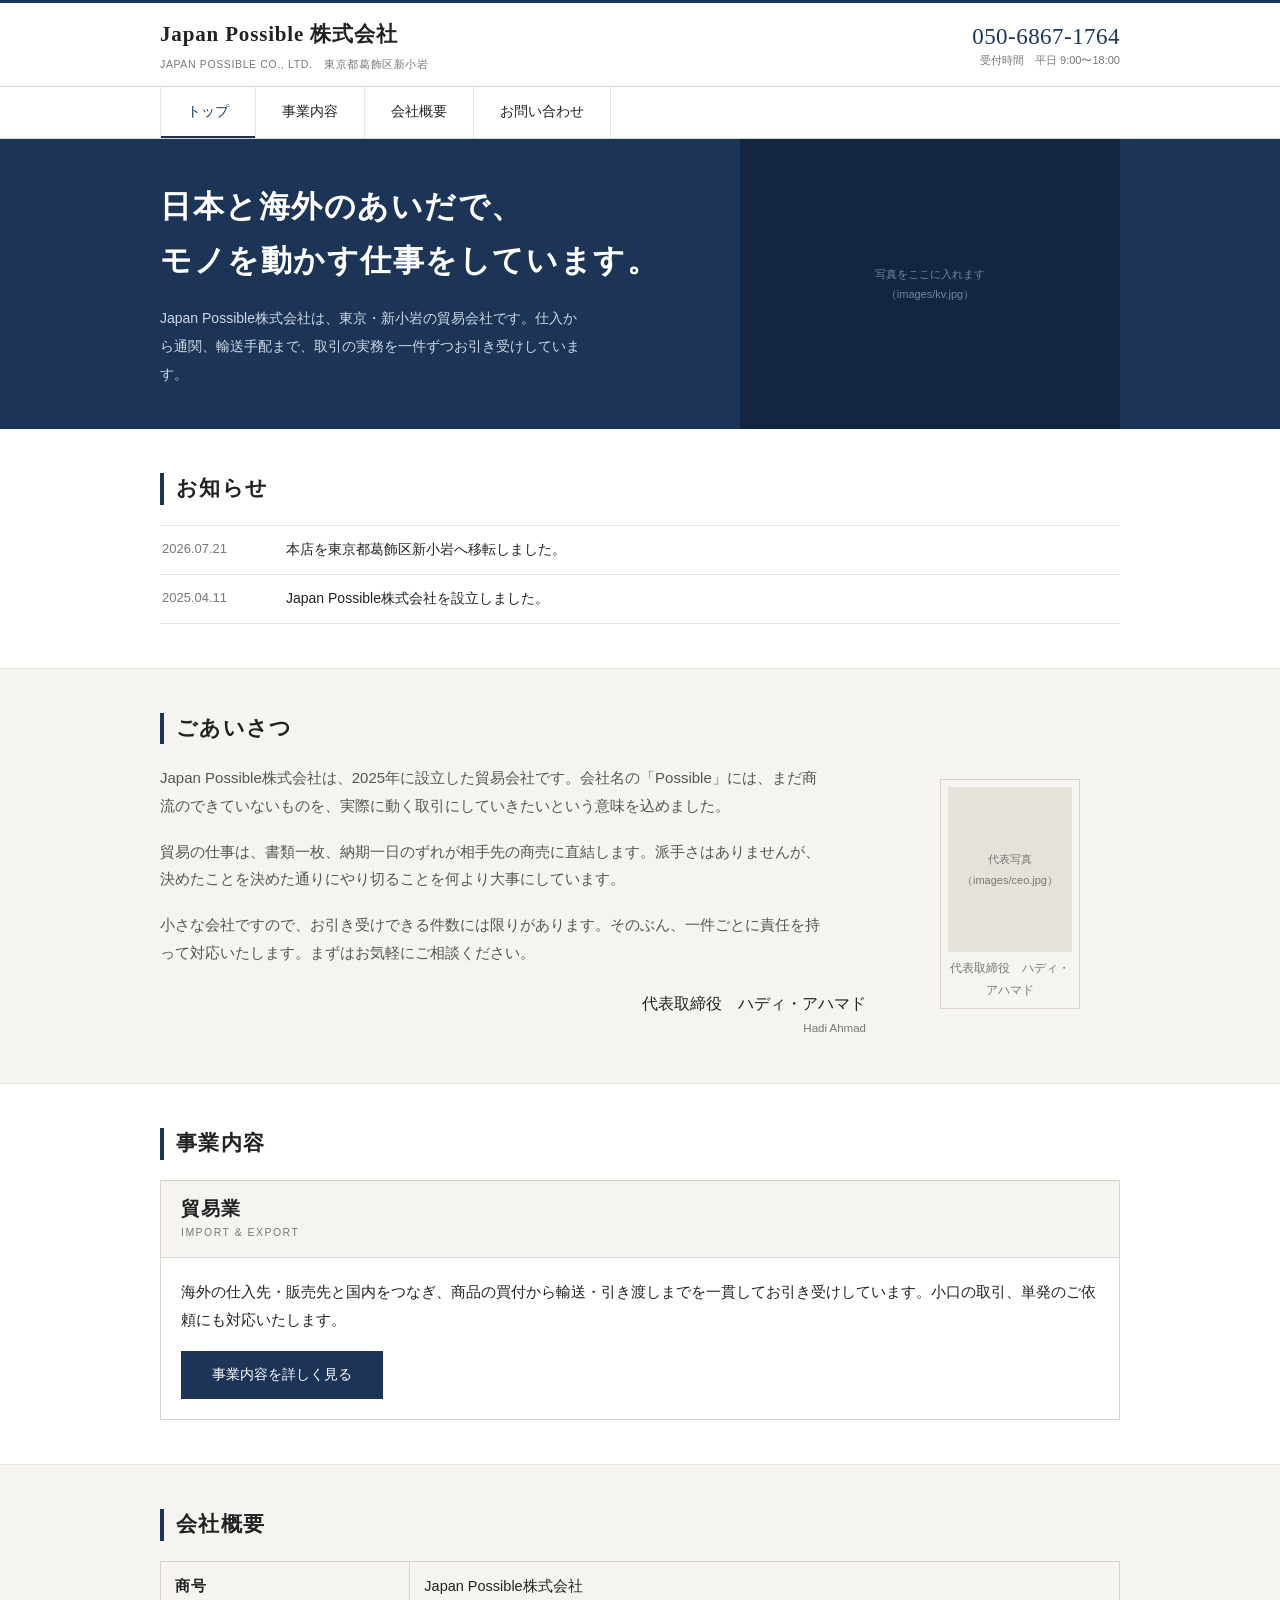
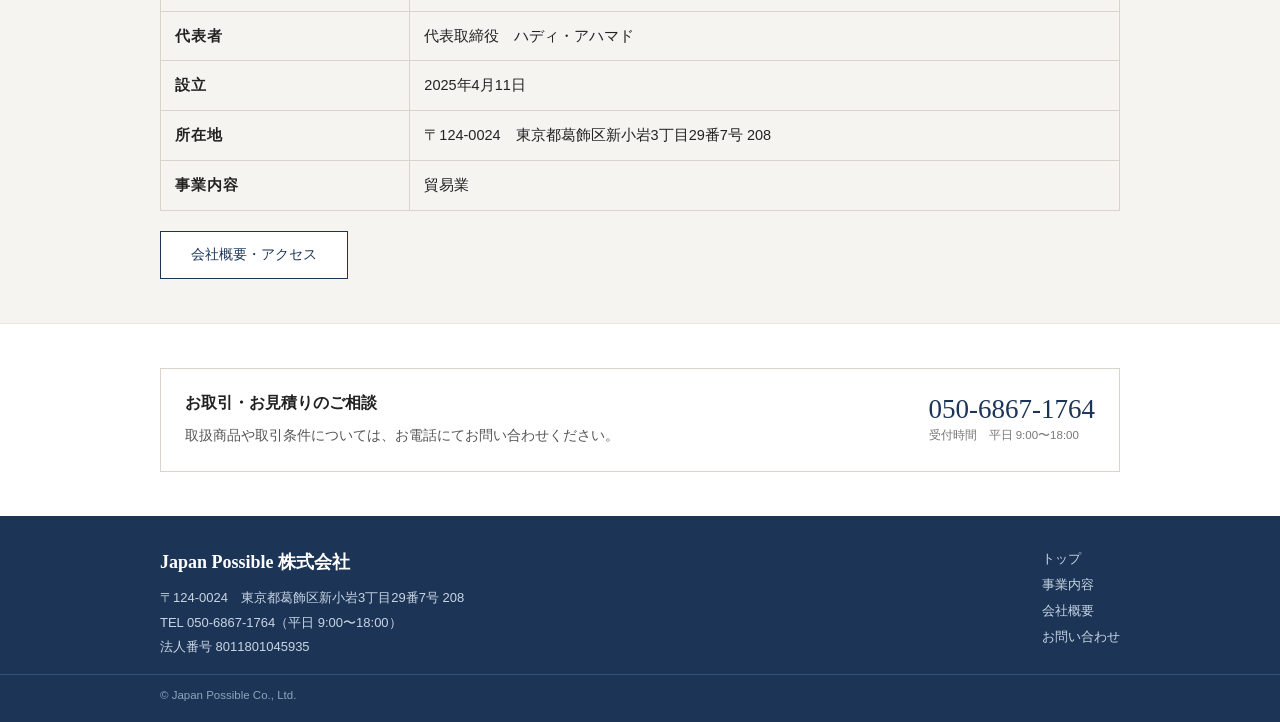
==== commit 16cdfe6b: "index.html を4ページ構成のトップページとして復元 直前のコミットで、コミット前だった既存の index.html（4ページ構成の トップページ）を1ページ版で上書きしてしまっていた。スクリ" ====
--- a/index.html
+++ b/index.html
@@ -2,485 +2,156 @@
 <html lang="ja">
 <head>
 <meta charset="utf-8">
-<meta name="viewport" content="width=device-width, initial-scale=1">
-<meta name="description" content="Japan Possible株式会社（東京都葛飾区新小岩）のコーポレートサイト。人材サービス、商品企画・流通、事業コンサルティングを行っています。">
-<meta name="theme-color" content="#22405F">
-<meta property="og:type" content="website">
-<meta property="og:site_name" content="Japan Possible株式会社">
-<meta property="og:title" content="Japan Possible株式会社">
-<meta property="og:description" content="まだ形になっていない「できるかもしれない」を、実際に動く事業へ。東京・新小岩を拠点とするJapan Possible株式会社のコーポレートサイトです。">
-<meta property="og:locale" content="ja_JP">
-<link rel="icon" href="data:image/svg+xml,<svg xmlns='http://www.w3.org/2000/svg' viewBox='0 0 64 64'><rect width='64' height='64' fill='%2322405F'/><text x='32' y='45' font-size='40' font-family='serif' fill='%23F7F3EB' text-anchor='middle'>可</text></svg>">
-<title>Japan Possible株式会社</title>
-<link rel="preconnect" href="https://fonts.googleapis.com">
-<link rel="preconnect" href="https://fonts.gstatic.com" crossorigin>
-<link rel="stylesheet" href="https://fonts.googleapis.com/css2?family=Shippori+Mincho+B1:wght@400;600;800&family=Zen+Kaku+Gothic+New:wght@400;500;700&family=Jost:wght@300;400;500&display=swap">
-<style>
-  :root{
-    --ground:#FBF9F5;
-    --ground-2:#F2EEE6;
-    --panel:#FFFFFF;
-    --ink:#16212C;
-    --ink-soft:#4E5A66;
-    --ink-mute:#8C949D;
-    --ai:#22405F;
-    --shu:#BC4430;
-    --line:rgba(22,33,44,.15);
-    --line-soft:rgba(22,33,44,.08);
-    --frame-bg:#F1ECE3;
-    --frame-hatch:rgba(22,33,44,.05);
-    --frame-line:rgba(22,33,44,.20);
-    --band-bg:#22405F;
-    --band-ink:#F7F3EB;
-    --band-soft:rgba(247,243,235,.70);
-    --band-line:rgba(247,243,235,.24);
-    --focus:#BC4430;
-    --mincho:"Shippori Mincho B1","Yu Mincho","Hiragino Mincho ProN",serif;
-    --gothic:"Zen Kaku Gothic New","Hiragino Kaku Gothic ProN","Yu Gothic",sans-serif;
-    --latin:"Jost","Zen Kaku Gothic New",sans-serif;
-    --pad:clamp(20px,5vw,64px);
-    --maxw:1180px;
-  }
-  @media (prefers-color-scheme:dark){
-    :root:not([data-theme="light"]){
-      --ground:#0F161E;
-      --ground-2:#151E28;
-      --panel:#16202B;
-      --ink:#E8E3D9;
-      --ink-soft:#A6AEB9;
-      --ink-mute:#6F7883;
-      --ai:#8AA9CE;
-      --shu:#DC6B52;
-      --line:rgba(232,227,217,.17);
-      --line-soft:rgba(232,227,217,.09);
-      --frame-bg:#18222D;
-      --frame-hatch:rgba(232,227,217,.05);
-      --frame-line:rgba(232,227,217,.22);
-      --band-bg:#0A1119;
-      --band-ink:#E8E3D9;
-      --band-soft:rgba(232,227,217,.68);
-      --band-line:rgba(232,227,217,.20);
-      --focus:#DC6B52;
-    }
-  }
-  :root[data-theme="dark"]{
-    --ground:#0F161E;
-    --ground-2:#151E28;
-    --panel:#16202B;
-    --ink:#E8E3D9;
-    --ink-soft:#A6AEB9;
-    --ink-mute:#6F7883;
-    --ai:#8AA9CE;
-    --shu:#DC6B52;
-    --line:rgba(232,227,217,.17);
-    --line-soft:rgba(232,227,217,.09);
-    --frame-bg:#18222D;
-    --frame-hatch:rgba(232,227,217,.05);
-    --frame-line:rgba(232,227,217,.22);
-    --band-bg:#0A1119;
-    --band-ink:#E8E3D9;
-    --band-soft:rgba(232,227,217,.68);
-    --band-line:rgba(232,227,217,.20);
-    --focus:#DC6B52;
-  }
-
-  *{box-sizing:border-box}
-  body{
-    background:var(--ground);color:var(--ink);
-    font-family:var(--gothic);font-size:16px;line-height:1.95;
-    -webkit-font-smoothing:antialiased;
-  }
-  a{color:inherit}
-  :focus-visible{outline:2px solid var(--focus);outline-offset:3px}
-  h1,h2,h3,h4{margin:0;font-weight:400;text-wrap:balance}
-  p{margin:0}
-  .wrap{max-width:var(--maxw);margin:0 auto;padding:0 var(--pad)}
-  .bleed{padding:0 var(--pad)}
-
-  /* ── 画像フレーム ───────────────────────── */
-  .frame{
-    position:relative;background-color:var(--frame-bg);
-    background-image:repeating-linear-gradient(
-      -45deg,var(--frame-hatch) 0 1px,transparent 1px 11px);
-    border:1px solid var(--frame-line);
-    display:grid;place-items:center;text-align:center;padding:24px;
-  }
-  .frame__tag{
-    position:absolute;top:10px;left:10px;
-    font-family:var(--latin);font-size:10px;font-weight:500;letter-spacing:.22em;
-    text-transform:uppercase;color:var(--ink-mute);
-    background:var(--ground);border:1px solid var(--frame-line);padding:3px 8px;
-  }
-  .frame__label{font-family:var(--mincho);font-size:15px;letter-spacing:.16em;color:var(--ink-soft)}
-  .frame__spec{
-    font-family:var(--latin);font-size:11px;letter-spacing:.16em;
-    color:var(--ink-mute);margin-top:8px;
-  }
-
-  /* ── ヘッダー ───────────────────────────── */
-  .head{
-    position:sticky;top:0;z-index:20;background:var(--ground);
-    border-bottom:1px solid var(--line);
-  }
-  .head-in{
-    max-width:var(--maxw);margin:0 auto;padding:0 var(--pad);
-    height:62px;display:flex;align-items:center;gap:clamp(16px,3vw,34px);
-  }
-  .brand{
-    font-family:var(--mincho);font-size:16px;font-weight:600;letter-spacing:.2em;
-    text-decoration:none;margin-right:auto;white-space:nowrap;
-  }
-  .brand em{font-style:normal;color:var(--shu)}
-  .head nav{display:flex;gap:clamp(14px,2.4vw,30px)}
-  .head nav a{
-    font-size:13px;letter-spacing:.1em;text-decoration:none;color:var(--ink-soft);
-    padding:4px 0;border-bottom:1px solid transparent;transition:color .2s,border-color .2s;
-  }
-  .head nav a:hover{color:var(--ink);border-bottom-color:var(--shu)}
-
-  /* ── ヒーロー ───────────────────────────── */
-  .hero{padding:clamp(48px,7vw,88px) 0 0}
-  .hero-copy{max-width:var(--maxw);margin:0 auto;padding:0 var(--pad)}
-  .eyebrow{
-    font-family:var(--latin);font-size:11px;font-weight:500;letter-spacing:.32em;
-    text-transform:uppercase;color:var(--ink-mute);
-    display:flex;align-items:center;gap:14px;
-  }
-  .eyebrow::after{content:"";flex:1;height:1px;background:var(--line);max-width:180px}
-  .hero h1{
-    font-family:var(--mincho);font-weight:800;
-    font-size:clamp(32px,6.2vw,68px);line-height:1.42;letter-spacing:.06em;
-    margin-top:26px;
-  }
-  .hero h1 em{font-style:normal;color:var(--shu)}
-  .hero-sub{
-    display:grid;grid-template-columns:1fr auto;gap:clamp(20px,4vw,56px);
-    align-items:end;margin-top:clamp(24px,3vw,36px);
-    padding-bottom:clamp(28px,4vw,44px);
-  }
-  .hero-lede{
-    font-size:15.5px;line-height:2.15;color:var(--ink-soft);max-width:46ch;
-  }
-  .hero-place{
-    font-family:var(--latin);font-size:11.5px;letter-spacing:.24em;
-    text-transform:uppercase;color:var(--ink-mute);text-align:right;white-space:nowrap;
-  }
-  .kv{aspect-ratio:21/9}
-  @media (max-width:760px){.kv{aspect-ratio:4/3}}
-
-  /* ── セクション共通 ─────────────────────── */
-  section{padding:clamp(64px,9vw,116px) 0}
-  .sec-head{display:flex;align-items:baseline;gap:16px;margin-bottom:clamp(30px,4.4vw,50px)}
-  .sec-head h2{font-family:var(--mincho);font-size:clamp(22px,2.5vw,29px);font-weight:600;letter-spacing:.14em}
-  .sec-kicker{
-    font-family:var(--latin);font-size:11px;font-weight:500;letter-spacing:.28em;
-    text-transform:uppercase;color:var(--ink-mute);
-  }
-  .sec-head::after{content:"";flex:1;height:1px;background:var(--line)}
-  hr.rule{border:0;border-top:1px solid var(--line);margin:0}
-
-  /* 理念 */
-  .creed{display:grid;grid-template-columns:1.15fr .85fr;gap:clamp(28px,5vw,72px);align-items:center}
-  .creed h3{
-    font-family:var(--mincho);font-weight:600;
-    font-size:clamp(21px,2.7vw,30px);line-height:1.85;letter-spacing:.1em;
-  }
-  .creed .body{margin-top:26px;color:var(--ink-soft);font-size:15.5px;max-width:52ch}
-  .creed .body p+p{margin-top:1.55em}
-  .creed-fig{aspect-ratio:3/4}
-
-  /* 事業 */
-  .work{
-    display:grid;grid-template-columns:1fr 1fr;gap:clamp(26px,5vw,64px);
-    align-items:center;padding:clamp(34px,5vw,58px) 0;
-    border-top:1px solid var(--line-soft);
-  }
-  .work:first-of-type{border-top:0;padding-top:0}
-  .work:nth-of-type(even) .work-fig{order:-1}
-  .work-fig{aspect-ratio:3/2}
-  .work-no{
-    font-family:var(--latin);font-size:11px;font-weight:500;letter-spacing:.24em;
-    color:var(--shu);
-  }
-  .work h3{font-family:var(--mincho);font-size:clamp(20px,2.2vw,25px);font-weight:600;letter-spacing:.12em;margin-top:10px}
-  .work p{margin-top:18px;font-size:15px;color:var(--ink-soft);max-width:44ch}
-  .work ul{margin:22px 0 0;padding:0;list-style:none;max-width:44ch}
-  .work li{
-    font-size:13.5px;color:var(--ink-soft);padding:9px 0;
-    border-top:1px solid var(--line-soft);display:flex;gap:12px;
-  }
-  .work li::before{content:"—";color:var(--shu);flex:none}
-
-  /* 会社概要 */
-  .profile{margin:0;border-top:1px solid var(--line)}
-  .profile div{
-    display:grid;grid-template-columns:190px 1fr;gap:22px;
-    padding:15px 0;border-bottom:1px solid var(--line-soft);
-  }
-  .profile dt{font-family:var(--mincho);font-size:14.5px;letter-spacing:.14em;color:var(--ink-soft)}
-  .profile dd{margin:0;font-size:15px}
-  .tbd{color:var(--ink-mute);border-bottom:1px dashed var(--ink-mute);padding-bottom:1px}
-  .legend{margin-top:18px;font-size:12.5px;color:var(--ink-mute)}
-
-  /* アクセス */
-  .access{display:grid;grid-template-columns:.9fr 1.1fr;gap:clamp(26px,5vw,64px);align-items:start}
-  .addr{font-family:var(--mincho);font-size:clamp(18px,2.1vw,23px);line-height:2;font-style:normal}
-  .addr .room{font-size:.78em;color:var(--ink-soft)}
-  .access ul{margin:26px 0 0;padding:0;list-style:none;font-size:14.5px;color:var(--ink-soft)}
-  .access li{padding:10px 0;border-top:1px solid var(--line-soft)}
-  .maplink{display:inline-block;margin-top:22px;font-size:13.5px;letter-spacing:.1em;color:var(--ai);text-underline-offset:5px}
-  .access-fig{aspect-ratio:16/10}
-
-  /* 問い合わせ帯 */
-  .band{background:var(--band-bg);color:var(--band-ink)}
-  .band-in{
-    max-width:var(--maxw);margin:0 auto;padding:clamp(52px,7vw,88px) var(--pad);
-    display:grid;grid-template-columns:1fr auto;gap:clamp(28px,5vw,64px);align-items:center;
-  }
-  .band h2{font-family:var(--mincho);font-size:clamp(22px,2.6vw,30px);font-weight:600;letter-spacing:.14em}
-  .band .kicker{
-    font-family:var(--latin);font-size:11px;font-weight:500;letter-spacing:.28em;
-    text-transform:uppercase;color:var(--band-soft);margin-bottom:14px;
-  }
-  .band p{margin-top:16px;font-size:15px;color:var(--band-soft);max-width:46ch}
-  .band-rows{display:grid;gap:12px;font-size:15.5px}
-  .band-rows .k{
-    font-family:var(--latin);font-size:10.5px;font-weight:500;letter-spacing:.24em;
-    color:var(--band-soft);margin-right:14px;
-  }
-  .band .tbd{color:var(--band-soft);border-bottom-color:var(--band-soft)}
-
-  footer{
-    border-top:1px solid var(--line);
-    max-width:var(--maxw);margin:0 auto;padding:28px var(--pad) 48px;
-    display:flex;flex-wrap:wrap;gap:14px;justify-content:space-between;
-    font-size:12.5px;color:var(--ink-mute);letter-spacing:.08em;
-  }
-
-  @media (max-width:860px){
-    .head-in{height:56px}
-    .head nav{gap:14px;overflow-x:auto}
-    .hero-sub{grid-template-columns:1fr;align-items:start}
-    .hero-place{text-align:left}
-    .creed{grid-template-columns:1fr}
-    .creed-fig{aspect-ratio:4/3}
-    .work{grid-template-columns:1fr;gap:24px}
-    .work:nth-of-type(even) .work-fig{order:0}
-    .work-fig{order:-1}
-    .profile div{grid-template-columns:1fr;gap:2px}
-    .access{grid-template-columns:1fr}
-    .band-in{grid-template-columns:1fr}
-  }
-  @media (prefers-reduced-motion:reduce){*{transition:none!important;animation:none!important}}
-</style>
-<style>
-  html{ -webkit-text-size-adjust:100%; scroll-behavior:smooth; scroll-padding-top:70px; }
-  body{ margin:0; }
-  img{ max-width:100%; height:auto; display:block; }
-  @media (prefers-reduced-motion:reduce){ html{ scroll-behavior:auto; } }
-</style>
+<meta name="viewport" content="width=device-width,initial-scale=1">
+<title>Japan Possible株式会社｜東京・新小岩の貿易会社</title>
+<meta name="description" content="Japan Possible株式会社は東京都葛飾区新小岩の貿易会社です。買付から通関、輸送手配まで、取引の実務を一貫してお引き受けしています。">
+<link rel="stylesheet" href="assets/style.css">
 </head>
 <body>
 
-<header class="head">
-  <div class="head-in">
-    <a class="brand" href="#top">Japan&nbsp;P<em>o</em>ssible</a>
-    <nav>
-      <a href="#creed">理念</a>
-      <a href="#works">事業内容</a>
-      <a href="#profile">会社概要</a>
-      <a href="#access">アクセス</a>
-      <a href="#contact">お問い合わせ</a>
-    </nav>
+<header class="hdr">
+  <div class="hdr-in">
+    <a class="logo" href="index.html">
+      <b>Japan Possible 株式会社</b>
+      <small>JAPAN POSSIBLE CO., LTD.　東京都葛飾区新小岩</small>
+    </a>
+    <div class="hdr-tel">
+      <div class="num"><a href="tel:05068671764">050-6867-1764</a></div>
+      <div class="hours">受付時間　平日 9:00〜18:00</div>
+    </div>
   </div>
 </header>
 
-<div class="hero" id="top">
-  <div class="hero-copy">
-    <div class="eyebrow">Japan Possible Co., Ltd.</div>
-    <h1>可能性を、<em>かたち</em>に。</h1>
-    <div class="hero-sub">
-      <p class="hero-lede">まだ形になっていない「できるかもしれない」を、実際に動く事業へ。東京・新小岩を拠点に、人と企業のあいだにある可能性を立ち上げ、育てていく会社です。</p>
-      <div class="hero-place">Shin-Koiwa, Katsushika-ku, Tokyo</div>
+<nav class="gnav">
+  <ul>
+    <li><a href="index.html" aria-current="page">トップ</a></li>
+    <li><a href="business.html">事業内容</a></li>
+    <li><a href="company.html">会社概要</a></li>
+    <li><a href="contact.html">お問い合わせ</a></li>
+  </ul>
+</nav>
+
+<div class="kv">
+  <div class="kv-in">
+    <div>
+      <h1>日本と海外のあいだで、<br>モノを動かす仕事をしています。</h1>
+      <p>Japan Possible株式会社は、東京・新小岩の貿易会社です。仕入から通関、輸送手配まで、取引の実務を一件ずつお引き受けしています。</p>
     </div>
-  </div>
-  <div class="bleed">
-    <div class="frame kv">
-      <div class="frame__tag">Key Visual</div>
-      <div>
-        <div class="frame__label">メインビジュアル</div>
-        <div class="frame__spec">21 : 9 &nbsp;/&nbsp; 2400 × 1030 px 推奨</div>
-      </div>
+    <div class="kv-photo">
+      <!-- 写真が用意できたら、下の div の中身を <img src="images/kv.jpg" alt=""> に置き換えてください -->
+      <div>写真をここに入れます<br>（images/kv.jpg）</div>
     </div>
   </div>
 </div>
 
-<main>
-  <section id="creed">
-    <div class="wrap">
-      <div class="sec-head">
-        <div class="sec-kicker">Philosophy</div>
-        <h2>理念</h2>
-      </div>
-      <div class="creed">
-        <div>
-          <h3>一つひとつの「できる」を、<br>積み上げていく。</h3>
-          <div class="body">
-            <p>社名の Possible は、私たちが仕事を選ぶときの基準そのものです。すでに答えのある仕事より、まだ誰も形にしていない仕事に価値がある。そう考えて事業を組み立てています。</p>
-            <p>大きな構想を語ることよりも、目の前の一件を確実にやり切ること。取引先にとっても、働く仲間にとっても、次の一歩を任せられる会社であり続けることを目指しています。</p>
-          </div>
+<section class="sec">
+  <div class="inner">
+    <h2 class="h2">お知らせ</h2>
+    <ul class="news">
+      <li>
+        <time datetime="2026-07-21">2026.07.21</time>
+        <span>本店を東京都葛飾区新小岩へ移転しました。</span>
+      </li>
+      <li>
+        <time datetime="2025-04-11">2025.04.11</time>
+        <span>Japan Possible株式会社を設立しました。</span>
+      </li>
+    </ul>
+  </div>
+</section>
+
+<section class="sec tint">
+  <div class="inner">
+    <h2 class="h2">ごあいさつ</h2>
+    <div class="greet">
+      <div>
+        <div class="lead">
+          <p>Japan Possible株式会社は、2025年に設立した貿易会社です。会社名の「Possible」には、まだ商流のできていないものを、実際に動く取引にしていきたいという意味を込めました。</p>
+          <p>貿易の仕事は、書類一枚、納期一日のずれが相手先の商売に直結します。派手さはありませんが、決めたことを決めた通りにやり切ることを何より大事にしています。</p>
+          <p>小さな会社ですので、お引き受けできる件数には限りがあります。そのぶん、一件ごとに責任を持って対応いたします。まずはお気軽にご相談ください。</p>
         </div>
-        <div class="frame creed-fig">
-          <div class="frame__tag">Image</div>
-          <div>
-            <div class="frame__label">イメージ写真</div>
-            <div class="frame__spec">3 : 4 &nbsp;/&nbsp; 1200 × 1600 px 推奨</div>
-          </div>
+        <div class="sign">
+          代表取締役　ハディ・アハマド
+          <small>Hadi Ahmad</small>
         </div>
       </div>
+      <figure class="portrait">
+        <div class="ph">
+          <!-- 写真が用意できたら、この div の中身を <img src="images/ceo.jpg" alt=""> に置き換えてください -->
+          <div>代表写真<br>（images/ceo.jpg）</div>
+        </div>
+        <figcaption>代表取締役　ハディ・アハマド</figcaption>
+      </figure>
     </div>
-  </section>
+  </div>
+</section>
 
-  <hr class="rule">
-
-  <section id="works">
-    <div class="wrap">
-      <div class="sec-head">
-        <div class="sec-kicker">Business</div>
-        <h2>事業内容</h2>
+<section class="sec">
+  <div class="inner">
+    <h2 class="h2">事業内容</h2>
+    <div class="biz">
+      <div class="biz-hd">
+        <h3>貿易業</h3>
+        <div class="en">IMPORT &amp; EXPORT</div>
       </div>
-
-      <div class="work">
-        <div>
-          <div class="work-no">01</div>
-          <h3>人材サービス</h3>
-          <p>企業の採用課題と、働く人のキャリアをつなぎます。募集条件の整理から入社後の定着支援まで、双方が納得できる形を一緒につくります。</p>
-          <ul>
-            <li>採用要件の設計・求人票の作成</li>
-            <li>候補者のご紹介と面接調整</li>
-            <li>入社後のフォローと定着支援</li>
-          </ul>
-        </div>
-        <div class="frame work-fig">
-          <div class="frame__tag">Image 01</div>
-          <div>
-            <div class="frame__label">人材サービスの写真</div>
-            <div class="frame__spec">3 : 2 &nbsp;/&nbsp; 1600 × 1066 px 推奨</div>
-          </div>
-        </div>
-      </div>
-
-      <div class="work">
-        <div>
-          <div class="work-no">02</div>
-          <h3>商品企画・流通</h3>
-          <p>国内外の仕入先とのネットワークを活かし、商品の企画・調達・卸売を行います。小ロットからのご相談にも柔軟に対応します。</p>
-          <ul>
-            <li>商品の企画・仕様の詰め</li>
-            <li>仕入先の開拓と調達</li>
-            <li>卸売・販路のご提案</li>
-          </ul>
-        </div>
-        <div class="frame work-fig">
-          <div class="frame__tag">Image 02</div>
-          <div>
-            <div class="frame__label">商品・物流の写真</div>
-            <div class="frame__spec">3 : 2 &nbsp;/&nbsp; 1600 × 1066 px 推奨</div>
-          </div>
-        </div>
-      </div>
-
-      <div class="work">
-        <div>
-          <div class="work-no">03</div>
-          <h3>事業コンサルティング</h3>
-          <p>新規事業の立ち上げ、業務フローの見直し、販路開拓の支援。現場に入り、実際に手を動かしながら伴走します。</p>
-          <ul>
-            <li>新規事業の企画・立ち上げ</li>
-            <li>業務フローの整理と改善</li>
-            <li>販路開拓・営業体制の構築</li>
-          </ul>
-        </div>
-        <div class="frame work-fig">
-          <div class="frame__tag">Image 03</div>
-          <div>
-            <div class="frame__label">打ち合わせの写真</div>
-            <div class="frame__spec">3 : 2 &nbsp;/&nbsp; 1600 × 1066 px 推奨</div>
-          </div>
-        </div>
+      <div class="biz-bd">
+        <p>海外の仕入先・販売先と国内をつなぎ、商品の買付から輸送・引き渡しまでを一貫してお引き受けしています。小口の取引、単発のご依頼にも対応いたします。</p>
+        <p style="margin-top:18px"><a class="btn" href="business.html">事業内容を詳しく見る</a></p>
       </div>
     </div>
-  </section>
+  </div>
+</section>
 
-  <hr class="rule">
+<section class="sec tint">
+  <div class="inner">
+    <h2 class="h2">会社概要</h2>
+    <table class="tbl">
+      <tbody>
+        <tr><th>商号</th><td>Japan Possible株式会社</td></tr>
+        <tr><th>代表者</th><td>代表取締役　ハディ・アハマド</td></tr>
+        <tr><th>設立</th><td>2025年4月11日</td></tr>
+        <tr><th>所在地</th><td>〒124-0024　東京都葛飾区新小岩3丁目29番7号 208</td></tr>
+        <tr><th>事業内容</th><td>貿易業</td></tr>
+      </tbody>
+    </table>
+    <p style="margin-top:20px"><a class="btn ghost" href="company.html">会社概要・アクセス</a></p>
+  </div>
+</section>
 
-  <section id="profile">
-    <div class="wrap">
-      <div class="sec-head">
-        <div class="sec-kicker">Company</div>
-        <h2>会社概要</h2>
+<section class="sec">
+  <div class="inner">
+    <div class="cta">
+      <div>
+        <h3 class="h3">お取引・お見積りのご相談</h3>
+        <p style="font-size:14px;color:#555">取扱商品や取引条件については、お電話にてお問い合わせください。</p>
       </div>
-      <dl class="profile">
-        <div><dt>商号</dt><dd>Japan Possible株式会社</dd></div>
-        <div><dt>所在地</dt><dd>〒124-0024　東京都葛飾区新小岩3丁目29番7号 208</dd></div>
-        <div><dt>設立</dt><dd><span class="tbd">未記入</span></dd></div>
-        <div><dt>代表者</dt><dd><span class="tbd">未記入</span></dd></div>
-        <div><dt>資本金</dt><dd><span class="tbd">未記入</span></dd></div>
-        <div><dt>事業内容</dt><dd>人材サービス／商品企画・流通／事業コンサルティング</dd></div>
-        <div><dt>電話番号</dt><dd><span class="tbd">未記入</span></dd></div>
-        <div><dt>メールアドレス</dt><dd><span class="tbd">未記入</span></dd></div>
-      </dl>
-      <p class="legend">点線を引いた項目は未記入です。正式な内容が決まり次第、差し替えてください。</p>
-    </div>
-  </section>
-
-  <hr class="rule">
-
-  <section id="access">
-    <div class="wrap">
-      <div class="sec-head">
-        <div class="sec-kicker">Access</div>
-        <h2>アクセス</h2>
-      </div>
-      <div class="access">
-        <div>
-          <address class="addr">〒124-0024<br>東京都葛飾区新小岩<br>三丁目二十九番七号 <span class="room">208</span></address>
-          <ul>
-            <li>JR総武線「新小岩」駅より徒歩圏内</li>
-            <li>ご来社の際は、事前にご連絡ください</li>
-          </ul>
-          <a class="maplink" href="https://www.google.com/maps/search/?api=1&amp;query=%E6%9D%B1%E4%BA%AC%E9%83%BD%E8%91%9B%E9%A3%BE%E5%8C%BA%E6%96%B0%E5%B0%8F%E5%B2%A93%E4%B8%81%E7%9B%AE29%E7%95%AA7%E5%8F%B7" target="_blank" rel="noopener">Google マップで見る →</a>
-        </div>
-        <div class="frame access-fig">
-          <div class="frame__tag">Image</div>
-          <div>
-            <div class="frame__label">外観写真・地図</div>
-            <div class="frame__spec">16 : 10 &nbsp;/&nbsp; 1600 × 1000 px 推奨</div>
-          </div>
-        </div>
+      <div>
+        <div class="num"><a href="tel:05068671764">050-6867-1764</a></div>
+        <div class="hours">受付時間　平日 9:00〜18:00</div>
       </div>
     </div>
-  </section>
-</main>
+  </div>
+</section>
 
-<div class="band" id="contact">
-  <div class="band-in">
+<footer class="foot">
+  <div class="inner">
     <div>
-      <div class="kicker">Contact</div>
-      <h2>ご相談・お取引のご依頼</h2>
-      <p>事業内容へのご質問、お取引のご相談、採用に関するお問い合わせを承っています。内容を確認のうえ、担当者よりご連絡いたします。</p>
+      <b>Japan Possible 株式会社</b>
+      <address>
+        〒124-0024　東京都葛飾区新小岩3丁目29番7号 208<br>
+        TEL 050-6867-1764（平日 9:00〜18:00）<br>
+        法人番号 8011801045935
+      </address>
     </div>
-    <div class="band-rows">
-      <div><span class="k">TEL</span><span class="tbd">未記入</span></div>
-      <div><span class="k">MAIL</span><span class="tbd">未記入</span></div>
-      <div><span class="k">HOURS</span>平日 9:00 – 18:00</div>
-    </div>
+    <ul>
+      <li><a href="index.html">トップ</a></li>
+      <li><a href="business.html">事業内容</a></li>
+      <li><a href="company.html">会社概要</a></li>
+      <li><a href="contact.html">お問い合わせ</a></li>
+    </ul>
   </div>
-</div>
+  <div class="copy"><div class="inner">&copy; Japan Possible Co., Ltd.</div></div>
+</footer>
 
-<footer>
-  <div>Japan Possible株式会社</div>
-  <div>&copy; 2026 Japan Possible Co., Ltd.</div>
-</footer>
 </body>
 </html>
--- a/assets/style.css
+++ b/assets/style.css
@@ -0,0 +1,207 @@
+@charset "utf-8";
+
+/* Japan Possible株式会社 コーポレートサイト
+   最終更新 2026-09-07 */
+
+:root{
+  --ai:#1c3557;        /* 藍 */
+  --ai-d:#132540;
+  --enji:#8f3a2e;      /* 臙脂（差し色・使いすぎない） */
+  --ink:#222;
+  --ink2:#555;
+  --ink3:#777;
+  --line:#d8d4cc;
+  --line2:#ebe7e0;
+  --bg:#fff;
+  --bg2:#f6f4f0;
+  --mincho:"Yu Mincho","YuMincho","Hiragino Mincho ProN","MS PMincho",serif;
+  --gothic:"Hiragino Kaku Gothic ProN","Yu Gothic","YuGothic","Meiryo",sans-serif;
+}
+
+*{box-sizing:border-box}
+html{-webkit-text-size-adjust:100%}
+body{
+  margin:0;
+  font-family:var(--gothic);
+  font-size:15px;
+  line-height:1.85;
+  color:var(--ink);
+  background:var(--bg);
+}
+img{max-width:100%;height:auto;vertical-align:bottom}
+a{color:var(--ai)}
+a:hover{color:var(--enji)}
+h1,h2,h3,h4{margin:0;font-weight:600;line-height:1.5}
+p{margin:0}
+ul{margin:0;padding:0}
+
+.inner{max-width:1000px;margin:0 auto;padding:0 20px}
+
+/* ------- ヘッダー ------- */
+.hdr{border-top:3px solid var(--ai);border-bottom:1px solid var(--line)}
+.hdr-in{
+  max-width:1000px;margin:0 auto;padding:12px 20px;
+  display:flex;align-items:center;justify-content:space-between;gap:16px;flex-wrap:wrap;
+}
+.logo{display:block;text-decoration:none;color:var(--ink)}
+.logo b{display:block;font-family:var(--mincho);font-size:21px;font-weight:600;letter-spacing:.04em}
+.logo small{display:block;font-size:10.5px;color:var(--ink3);letter-spacing:.06em;margin-top:1px}
+.hdr-tel{text-align:right;line-height:1.4}
+.hdr-tel .num{font-family:var(--mincho);font-size:23px;color:var(--ai);letter-spacing:.02em}
+.hdr-tel .num a{text-decoration:none;color:inherit}
+.hdr-tel .hours{font-size:11px;color:var(--ink3)}
+
+/* ------- グローバルナビ ------- */
+.gnav{border-bottom:1px solid var(--line);background:#fff}
+.gnav ul{max-width:1000px;margin:0 auto;padding:0 20px;display:flex;list-style:none;flex-wrap:wrap}
+.gnav li{border-left:1px solid var(--line2)}
+.gnav li:last-child{border-right:1px solid var(--line2)}
+.gnav a{
+  display:block;padding:13px 26px;font-size:13.5px;text-decoration:none;color:var(--ink);
+}
+.gnav a:hover{background:var(--bg2);color:var(--ai)}
+.gnav a[aria-current="page"]{color:var(--ai);box-shadow:inset 0 -2px 0 var(--ai)}
+
+/* ------- パンくず ------- */
+.crumb{background:var(--bg2);border-bottom:1px solid var(--line2);font-size:11.5px;color:var(--ink3)}
+.crumb ol{max-width:1000px;margin:0 auto;padding:7px 20px;list-style:none;display:flex;gap:7px;flex-wrap:wrap}
+.crumb a{color:var(--ink3)}
+.crumb li+li::before{content:"›";margin-right:7px;color:var(--line)}
+
+/* ------- 下層ページの見出し帯 ------- */
+.phead{background:var(--ai);color:#fff}
+.phead .inner{padding-top:26px;padding-bottom:26px}
+.phead h1{font-family:var(--mincho);font-size:26px;letter-spacing:.08em;font-weight:600}
+.phead span{display:block;font-size:10.5px;letter-spacing:.16em;color:#a9bdd6;margin-top:3px}
+
+/* ------- トップのメイン画像 ------- */
+.kv{background:var(--ai);color:#fff;overflow:hidden}
+.kv-in{
+  max-width:1000px;margin:0 auto;padding:0 20px;
+  display:grid;grid-template-columns:1fr 380px;gap:36px;align-items:center;min-height:290px;
+}
+.kv h1{font-family:var(--mincho);font-size:31px;line-height:1.75;letter-spacing:.05em;font-weight:600}
+.kv h1 em{font-style:normal;color:#e9b8ae}
+.kv p{margin-top:16px;font-size:14px;line-height:2;color:#cfd9e5;max-width:30em}
+.kv-photo{
+  align-self:stretch;background:var(--ai-d);
+  display:flex;align-items:center;justify-content:center;
+  font-size:11px;color:#6d86a5;text-align:center;padding:10px;
+}
+.kv-photo img{width:100%;height:100%;object-fit:cover}
+
+/* ------- 見出し ------- */
+.h2{
+  font-family:var(--mincho);font-size:21px;letter-spacing:.06em;font-weight:600;
+  padding-left:12px;border-left:4px solid var(--ai);margin-bottom:20px;
+}
+.h3{font-size:16px;margin-bottom:8px}
+
+/* ------- ブロック ------- */
+.sec{padding:44px 0}
+.sec.tint{background:var(--bg2);border-top:1px solid var(--line2);border-bottom:1px solid var(--line2)}
+.lead{max-width:44em;color:var(--ink2)}
+.lead p+p{margin-top:1.2em}
+
+/* ------- お知らせ ------- */
+.news{list-style:none;border-top:1px solid var(--line2)}
+.news li{
+  display:grid;grid-template-columns:110px 1fr;gap:14px;
+  padding:11px 2px;border-bottom:1px solid var(--line2);font-size:14px;
+}
+.news time{color:var(--ink3);font-size:13px}
+
+/* ------- 代表あいさつ ------- */
+.greet{display:grid;grid-template-columns:1fr 220px;gap:34px;align-items:start}
+.greet .sign{margin-top:22px;text-align:right;font-family:var(--mincho);font-size:16px}
+.greet .sign small{display:block;font-family:var(--gothic);font-size:11.5px;color:var(--ink3)}
+.portrait{border:1px solid var(--line);background:var(--bg2);padding:7px}
+.portrait .ph{
+  aspect-ratio:3/4;background:#e6e2da;display:flex;align-items:center;justify-content:center;
+  font-size:11px;color:var(--ink3);text-align:center;padding:8px;
+}
+.portrait .ph img{width:100%;height:100%;object-fit:cover}
+.portrait figcaption{font-size:11.5px;color:var(--ink3);text-align:center;padding-top:6px}
+
+/* ------- 事業 ------- */
+.biz{border:1px solid var(--line)}
+.biz-hd{background:var(--bg2);border-bottom:1px solid var(--line);padding:14px 20px}
+.biz-hd h3{font-family:var(--mincho);font-size:19px;letter-spacing:.05em}
+.biz-hd .en{font-size:10.5px;letter-spacing:.14em;color:var(--ink3)}
+.biz-bd{padding:20px}
+.biz-bd p+p{margin-top:1em}
+
+.flow{list-style:none;counter-reset:f;margin-top:18px}
+.flow li{
+  counter-increment:f;position:relative;padding:9px 0 9px 42px;
+  border-bottom:1px dotted var(--line);font-size:14px;
+}
+.flow li::before{
+  content:counter(f,decimal-leading-zero);position:absolute;left:0;top:9px;
+  font-family:var(--mincho);font-size:14px;color:var(--enji);letter-spacing:.04em;
+}
+
+/* ------- 表 ------- */
+.tbl{width:100%;border-collapse:collapse;font-size:14.5px}
+.tbl th,.tbl td{border:1px solid var(--line);padding:11px 14px;text-align:left;vertical-align:top}
+.tbl th{background:var(--bg2);font-weight:600;width:26%;white-space:nowrap;font-family:var(--mincho);letter-spacing:.06em}
+.tbl td .note{display:block;font-size:12px;color:var(--ink3);margin-top:3px}
+
+/* ------- ボタン・CTA ------- */
+.btn{
+  display:inline-block;padding:10px 30px;background:var(--ai);color:#fff;
+  text-decoration:none;font-size:14px;border:1px solid var(--ai);
+}
+.btn:hover{background:#fff;color:var(--ai)}
+.btn.ghost{background:#fff;color:var(--ai)}
+.btn.ghost:hover{background:var(--ai);color:#fff}
+
+.cta{border:1px solid var(--line);background:#fff;padding:22px 24px;display:grid;grid-template-columns:1fr auto;gap:24px;align-items:center}
+.cta .num{font-family:var(--mincho);font-size:27px;color:var(--ai);line-height:1.2}
+.cta .num a{text-decoration:none;color:inherit}
+.cta .hours{font-size:11.5px;color:var(--ink3)}
+
+/* ------- アクセス ------- */
+.access{display:grid;grid-template-columns:1fr 1fr;gap:30px;align-items:start}
+.map{border:1px solid var(--line)}
+.map iframe{display:block;width:100%;height:280px;border:0}
+
+/* ------- フッター ------- */
+.foot{background:var(--ai);color:#c9d5e3;margin-top:0}
+.foot .inner{padding-top:30px;padding-bottom:14px;display:grid;grid-template-columns:1fr auto;gap:30px}
+.foot b{display:block;font-family:var(--mincho);font-size:18px;color:#fff;font-weight:600;margin-bottom:7px}
+.foot address{font-style:normal;font-size:13px;line-height:1.9}
+.foot ul{list-style:none;font-size:13px;line-height:2}
+.foot a{color:#c9d5e3;text-decoration:none}
+.foot a:hover{color:#fff;text-decoration:underline}
+.copy{border-top:1px solid #33507a;font-size:11.5px;color:#8ea3bd;padding:10px 0 16px}
+.copy .inner{padding-top:0;padding-bottom:0;display:block}
+
+/* ------- 補助 ------- */
+.pending{color:var(--ink3)}
+.updated{font-size:11.5px;color:var(--ink3);text-align:right;padding-bottom:20px}
+:focus-visible{outline:2px solid var(--enji);outline-offset:2px}
+
+/* ------- 狭い画面 ------- */
+@media (max-width:860px){
+  .kv-in{grid-template-columns:1fr;gap:0;padding-bottom:0}
+  .kv-in>div:first-child{padding:28px 0}
+  .kv-photo{min-height:190px;margin:0 -20px}
+  .greet{grid-template-columns:1fr}
+  .portrait{max-width:220px}
+  .access{grid-template-columns:1fr}
+  .cta{grid-template-columns:1fr}
+  .foot .inner{grid-template-columns:1fr;gap:20px}
+}
+@media (max-width:600px){
+  .hdr-in{padding:10px 20px}
+  .logo b{font-size:18px}
+  .hdr-tel .num{font-size:19px}
+  .gnav ul{padding:0}
+  .gnav li{flex:1 1 50%;border-top:1px solid var(--line2)}
+  .gnav a{padding:11px 10px;text-align:center;font-size:13px}
+  .kv h1{font-size:23px}
+  .tbl th{width:auto;display:block;border-bottom:0;white-space:normal}
+  .tbl td{display:block}
+  .news li{grid-template-columns:1fr;gap:1px}
+}
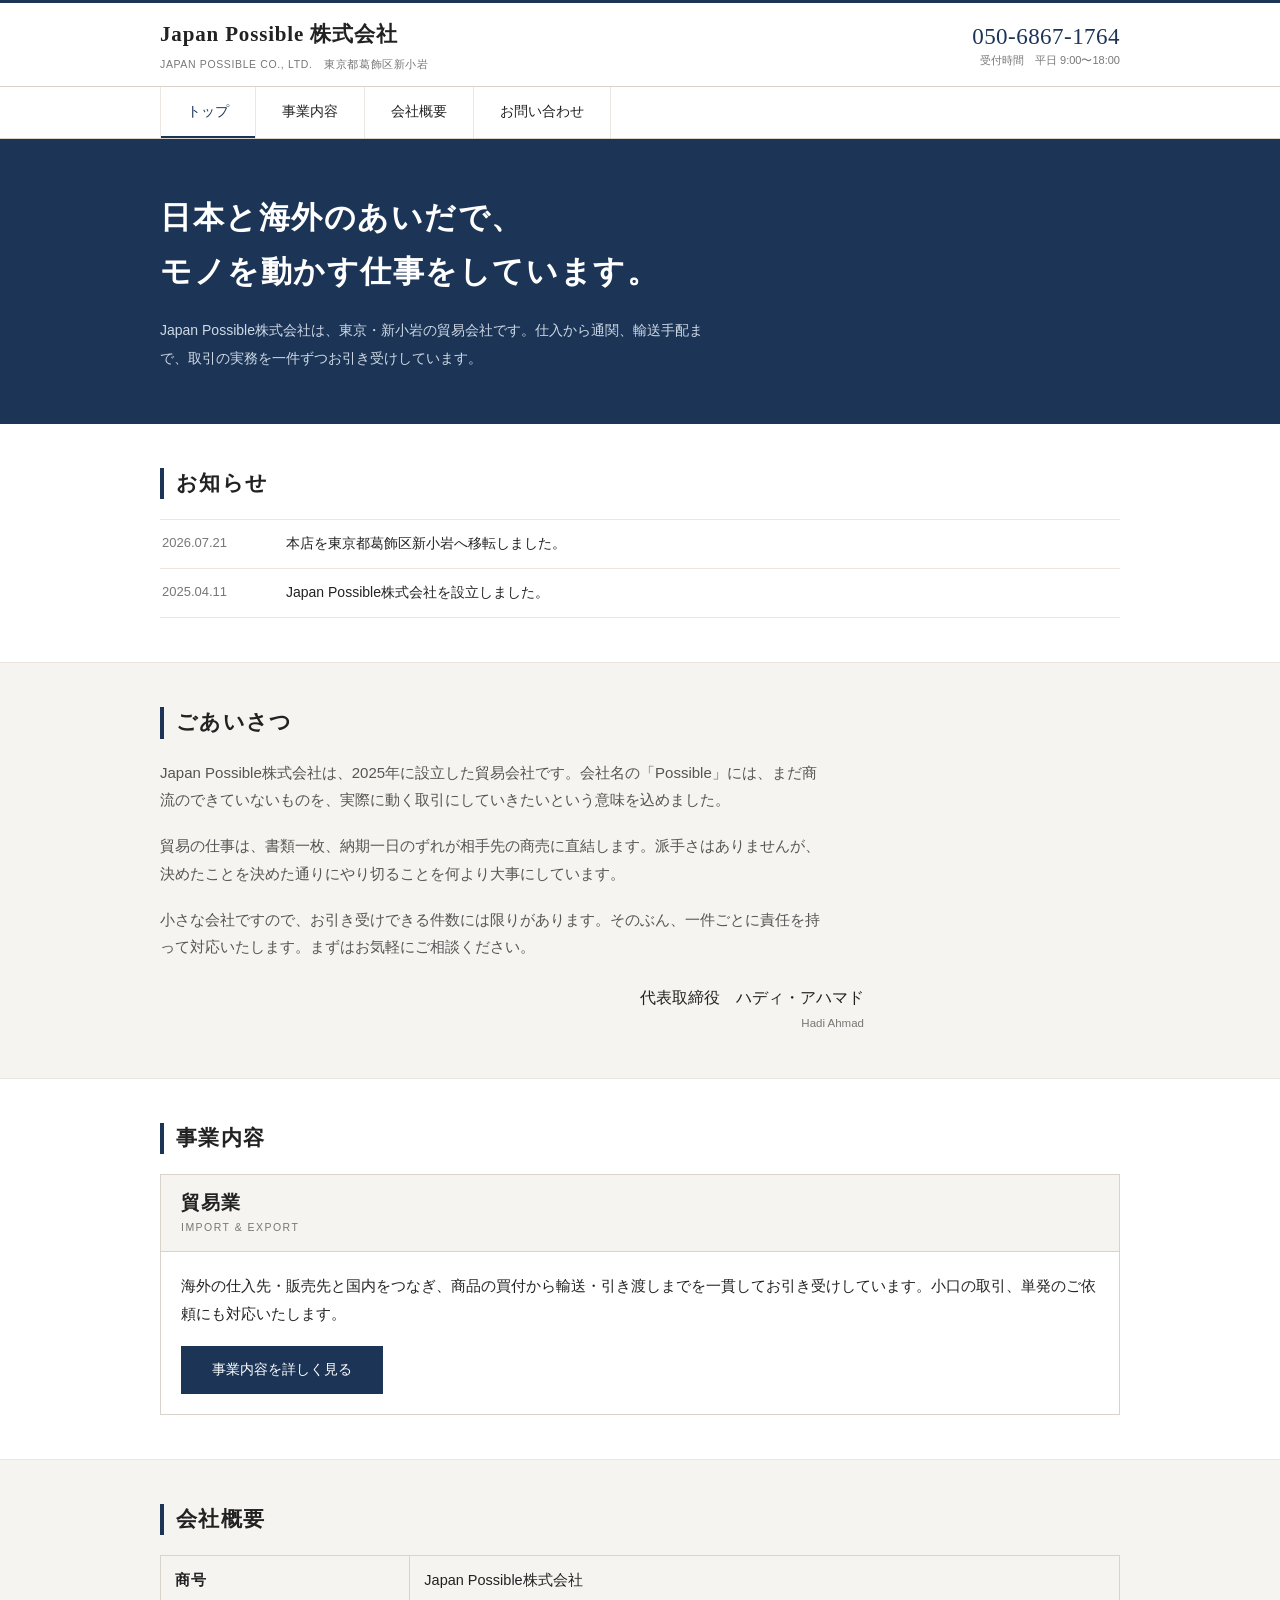
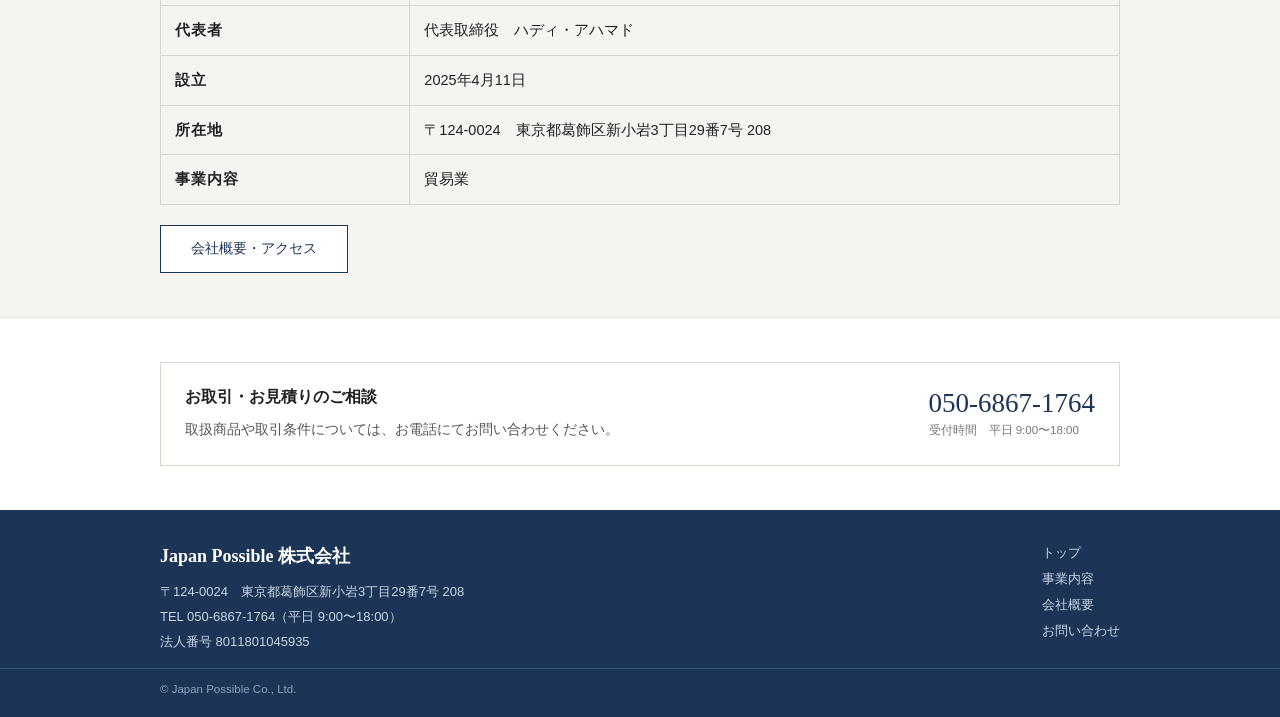
==== commit e5c62917: "写真の掲載をやめ、文字のみの構成に変更 ユーザーの判断により、会社写真・代表者写真とも掲載しない方針としたため、 トップページのメイン画像枠（.kv-photo）と代表者写真枠（.portrait）を" ====
--- a/index.html
+++ b/index.html
@@ -33,14 +33,8 @@
 
 <div class="kv">
   <div class="kv-in">
-    <div>
-      <h1>日本と海外のあいだで、<br>モノを動かす仕事をしています。</h1>
-      <p>Japan Possible株式会社は、東京・新小岩の貿易会社です。仕入から通関、輸送手配まで、取引の実務を一件ずつお引き受けしています。</p>
-    </div>
-    <div class="kv-photo">
-      <!-- 写真が用意できたら、下の div の中身を <img src="images/kv.jpg" alt=""> に置き換えてください -->
-      <div>写真をここに入れます<br>（images/kv.jpg）</div>
-    </div>
+    <h1>日本と海外のあいだで、<br>モノを動かす仕事をしています。</h1>
+    <p>Japan Possible株式会社は、東京・新小岩の貿易会社です。仕入から通関、輸送手配まで、取引の実務を一件ずつお引き受けしています。</p>
   </div>
 </div>
 
@@ -64,24 +58,15 @@
   <div class="inner">
     <h2 class="h2">ごあいさつ</h2>
     <div class="greet">
-      <div>
-        <div class="lead">
-          <p>Japan Possible株式会社は、2025年に設立した貿易会社です。会社名の「Possible」には、まだ商流のできていないものを、実際に動く取引にしていきたいという意味を込めました。</p>
-          <p>貿易の仕事は、書類一枚、納期一日のずれが相手先の商売に直結します。派手さはありませんが、決めたことを決めた通りにやり切ることを何より大事にしています。</p>
-          <p>小さな会社ですので、お引き受けできる件数には限りがあります。そのぶん、一件ごとに責任を持って対応いたします。まずはお気軽にご相談ください。</p>
-        </div>
-        <div class="sign">
-          代表取締役　ハディ・アハマド
-          <small>Hadi Ahmad</small>
-        </div>
+      <div class="lead">
+        <p>Japan Possible株式会社は、2025年に設立した貿易会社です。会社名の「Possible」には、まだ商流のできていないものを、実際に動く取引にしていきたいという意味を込めました。</p>
+        <p>貿易の仕事は、書類一枚、納期一日のずれが相手先の商売に直結します。派手さはありませんが、決めたことを決めた通りにやり切ることを何より大事にしています。</p>
+        <p>小さな会社ですので、お引き受けできる件数には限りがあります。そのぶん、一件ごとに責任を持って対応いたします。まずはお気軽にご相談ください。</p>
       </div>
-      <figure class="portrait">
-        <div class="ph">
-          <!-- 写真が用意できたら、この div の中身を <img src="images/ceo.jpg" alt=""> に置き換えてください -->
-          <div>代表写真<br>（images/ceo.jpg）</div>
-        </div>
-        <figcaption>代表取締役　ハディ・アハマド</figcaption>
-      </figure>
+      <div class="sign">
+        代表取締役　ハディ・アハマド
+        <small>Hadi Ahmad</small>
+      </div>
     </div>
   </div>
 </section>
--- a/assets/style.css
+++ b/assets/style.css
@@ -74,21 +74,12 @@
 .phead h1{font-family:var(--mincho);font-size:26px;letter-spacing:.08em;font-weight:600}
 .phead span{display:block;font-size:10.5px;letter-spacing:.16em;color:#a9bdd6;margin-top:3px}
 
-/* ------- トップのメイン画像 ------- */
-.kv{background:var(--ai);color:#fff;overflow:hidden}
-.kv-in{
-  max-width:1000px;margin:0 auto;padding:0 20px;
-  display:grid;grid-template-columns:1fr 380px;gap:36px;align-items:center;min-height:290px;
-}
+/* ------- トップの見出し帯 ------- */
+.kv{background:var(--ai);color:#fff}
+.kv-in{max-width:1000px;margin:0 auto;padding:52px 20px}
 .kv h1{font-family:var(--mincho);font-size:31px;line-height:1.75;letter-spacing:.05em;font-weight:600}
 .kv h1 em{font-style:normal;color:#e9b8ae}
-.kv p{margin-top:16px;font-size:14px;line-height:2;color:#cfd9e5;max-width:30em}
-.kv-photo{
-  align-self:stretch;background:var(--ai-d);
-  display:flex;align-items:center;justify-content:center;
-  font-size:11px;color:#6d86a5;text-align:center;padding:10px;
-}
-.kv-photo img{width:100%;height:100%;object-fit:cover}
+.kv p{margin-top:16px;font-size:14px;line-height:2;color:#cfd9e5;max-width:40em}
 
 /* ------- 見出し ------- */
 .h2{
@@ -112,16 +103,8 @@
 .news time{color:var(--ink3);font-size:13px}
 
 /* ------- 代表あいさつ ------- */
-.greet{display:grid;grid-template-columns:1fr 220px;gap:34px;align-items:start}
-.greet .sign{margin-top:22px;text-align:right;font-family:var(--mincho);font-size:16px}
+.greet .sign{margin-top:22px;max-width:44em;text-align:right;font-family:var(--mincho);font-size:16px}
 .greet .sign small{display:block;font-family:var(--gothic);font-size:11.5px;color:var(--ink3)}
-.portrait{border:1px solid var(--line);background:var(--bg2);padding:7px}
-.portrait .ph{
-  aspect-ratio:3/4;background:#e6e2da;display:flex;align-items:center;justify-content:center;
-  font-size:11px;color:var(--ink3);text-align:center;padding:8px;
-}
-.portrait .ph img{width:100%;height:100%;object-fit:cover}
-.portrait figcaption{font-size:11.5px;color:var(--ink3);text-align:center;padding-top:6px}
 
 /* ------- 事業 ------- */
 .biz{border:1px solid var(--line)}
@@ -184,11 +167,7 @@
 
 /* ------- 狭い画面 ------- */
 @media (max-width:860px){
-  .kv-in{grid-template-columns:1fr;gap:0;padding-bottom:0}
-  .kv-in>div:first-child{padding:28px 0}
-  .kv-photo{min-height:190px;margin:0 -20px}
-  .greet{grid-template-columns:1fr}
-  .portrait{max-width:220px}
+  .kv-in{padding:36px 20px}
   .access{grid-template-columns:1fr}
   .cta{grid-template-columns:1fr}
   .foot .inner{grid-template-columns:1fr;gap:20px}
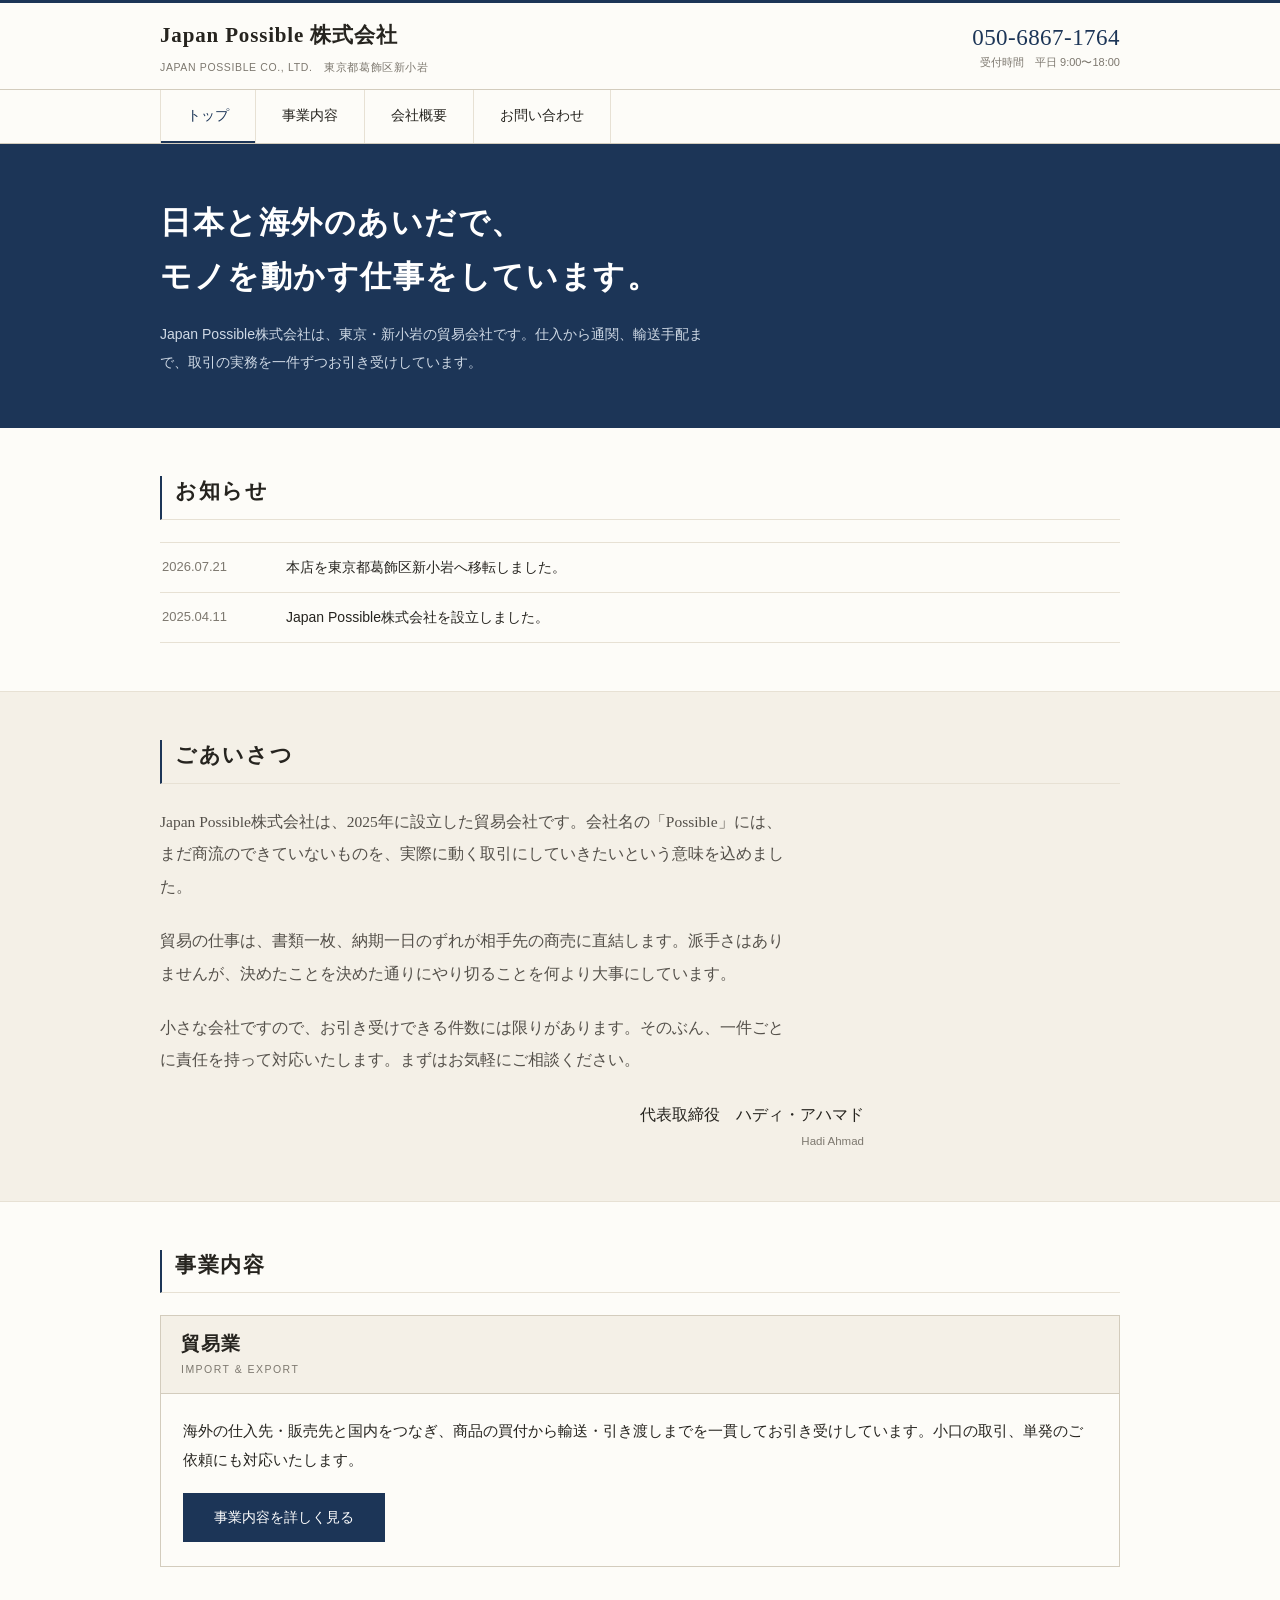
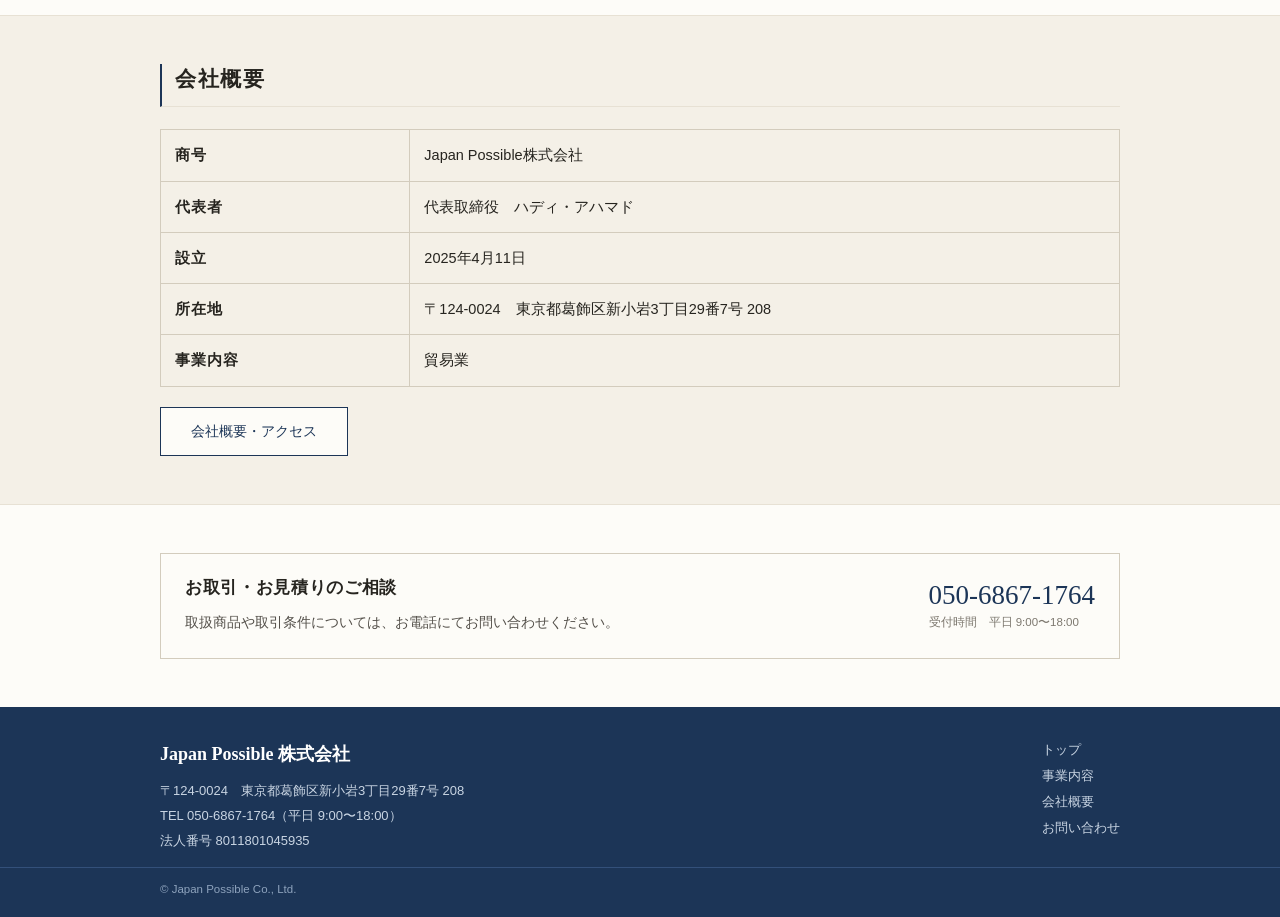
==== commit 72475b4b: "和の質感を強め、各ページの情報を追加 デザイン: - 地色を純白から白練（#fdfcf8）へ、面色を生成り（#f4f0e7）へ変更し、   紙の上に組んだ見え方にした。文字色も純黒を避け墨（#2624" ====
--- a/index.html
+++ b/index.html
@@ -108,7 +108,7 @@
     <div class="cta">
       <div>
         <h3 class="h3">お取引・お見積りのご相談</h3>
-        <p style="font-size:14px;color:#555">取扱商品や取引条件については、お電話にてお問い合わせください。</p>
+        <p style="font-size:14px;color:var(--ink2)">取扱商品や取引条件については、お電話にてお問い合わせください。</p>
       </div>
       <div>
         <div class="num"><a href="tel:05068671764">050-6867-1764</a></div>
--- a/assets/style.css
+++ b/assets/style.css
@@ -7,13 +7,13 @@
   --ai:#1c3557;        /* 藍 */
   --ai-d:#132540;
   --enji:#8f3a2e;      /* 臙脂（差し色・使いすぎない） */
-  --ink:#222;
-  --ink2:#555;
-  --ink3:#777;
-  --line:#d8d4cc;
-  --line2:#ebe7e0;
-  --bg:#fff;
-  --bg2:#f6f4f0;
+  --ink:#26241f;       /* 墨（純黒を避け、紙に馴染ませる） */
+  --ink2:#54504a;
+  --ink3:#7d786f;
+  --line:#d3ccbd;
+  --line2:#e7e1d4;
+  --bg:#fdfcf8;        /* 白練（わずかに生成り寄りの紙色） */
+  --bg2:#f4f0e7;       /* 生成り */
   --mincho:"Yu Mincho","YuMincho","Hiragino Mincho ProN","MS PMincho",serif;
   --gothic:"Hiragino Kaku Gothic ProN","Yu Gothic","YuGothic","Meiryo",sans-serif;
 }
@@ -24,7 +24,7 @@
   margin:0;
   font-family:var(--gothic);
   font-size:15px;
-  line-height:1.85;
+  line-height:1.95;
   color:var(--ink);
   background:var(--bg);
 }
@@ -52,7 +52,7 @@
 .hdr-tel .hours{font-size:11px;color:var(--ink3)}
 
 /* ------- グローバルナビ ------- */
-.gnav{border-bottom:1px solid var(--line);background:#fff}
+.gnav{border-bottom:1px solid var(--line);background:var(--bg)}
 .gnav ul{max-width:1000px;margin:0 auto;padding:0 20px;display:flex;list-style:none;flex-wrap:wrap}
 .gnav li{border-left:1px solid var(--line2)}
 .gnav li:last-child{border-right:1px solid var(--line2)}
@@ -83,16 +83,20 @@
 
 /* ------- 見出し ------- */
 .h2{
-  font-family:var(--mincho);font-size:21px;letter-spacing:.06em;font-weight:600;
-  padding-left:12px;border-left:4px solid var(--ai);margin-bottom:20px;
+  font-family:var(--mincho);font-size:21px;letter-spacing:.08em;font-weight:600;
+  padding:0 0 11px 13px;border-left:2px solid var(--ai);
+  border-bottom:1px solid var(--line2);margin-bottom:22px;
 }
-.h3{font-size:16px;margin-bottom:8px}
+.h3{font-family:var(--mincho);font-size:16.5px;letter-spacing:.04em;margin-bottom:8px}
 
 /* ------- ブロック ------- */
-.sec{padding:44px 0}
+.sec{padding:48px 0}
 .sec.tint{background:var(--bg2);border-top:1px solid var(--line2);border-bottom:1px solid var(--line2)}
-.lead{max-width:44em;color:var(--ink2)}
-.lead p+p{margin-top:1.2em}
+.lead{
+  max-width:41em;color:var(--ink2);
+  font-family:var(--mincho);font-size:15.5px;line-height:2.1;
+}
+.lead p+p{margin-top:1.4em}
 
 /* ------- お知らせ ------- */
 .news{list-style:none;border-top:1px solid var(--line2)}
@@ -111,8 +115,10 @@
 .biz-hd{background:var(--bg2);border-bottom:1px solid var(--line);padding:14px 20px}
 .biz-hd h3{font-family:var(--mincho);font-size:19px;letter-spacing:.05em}
 .biz-hd .en{font-size:10.5px;letter-spacing:.14em;color:var(--ink3)}
-.biz-bd{padding:20px}
+.biz-bd{padding:22px 22px 24px}
 .biz-bd p+p{margin-top:1em}
+.biz-bd .t{font-family:var(--mincho);font-size:15.5px;letter-spacing:.04em;margin-bottom:4px}
+.biz-bd .t+p{color:var(--ink2)}
 
 .flow{list-style:none;counter-reset:f;margin-top:18px}
 .flow li{
@@ -135,11 +141,11 @@
   display:inline-block;padding:10px 30px;background:var(--ai);color:#fff;
   text-decoration:none;font-size:14px;border:1px solid var(--ai);
 }
-.btn:hover{background:#fff;color:var(--ai)}
-.btn.ghost{background:#fff;color:var(--ai)}
+.btn:hover{background:var(--bg);color:var(--ai)}
+.btn.ghost{background:var(--bg);color:var(--ai)}
 .btn.ghost:hover{background:var(--ai);color:#fff}
 
-.cta{border:1px solid var(--line);background:#fff;padding:22px 24px;display:grid;grid-template-columns:1fr auto;gap:24px;align-items:center}
+.cta{border:1px solid var(--line);background:var(--bg);padding:22px 24px;display:grid;grid-template-columns:1fr auto;gap:24px;align-items:center}
 .cta .num{font-family:var(--mincho);font-size:27px;color:var(--ai);line-height:1.2}
 .cta .num a{text-decoration:none;color:inherit}
 .cta .hours{font-size:11.5px;color:var(--ink3)}
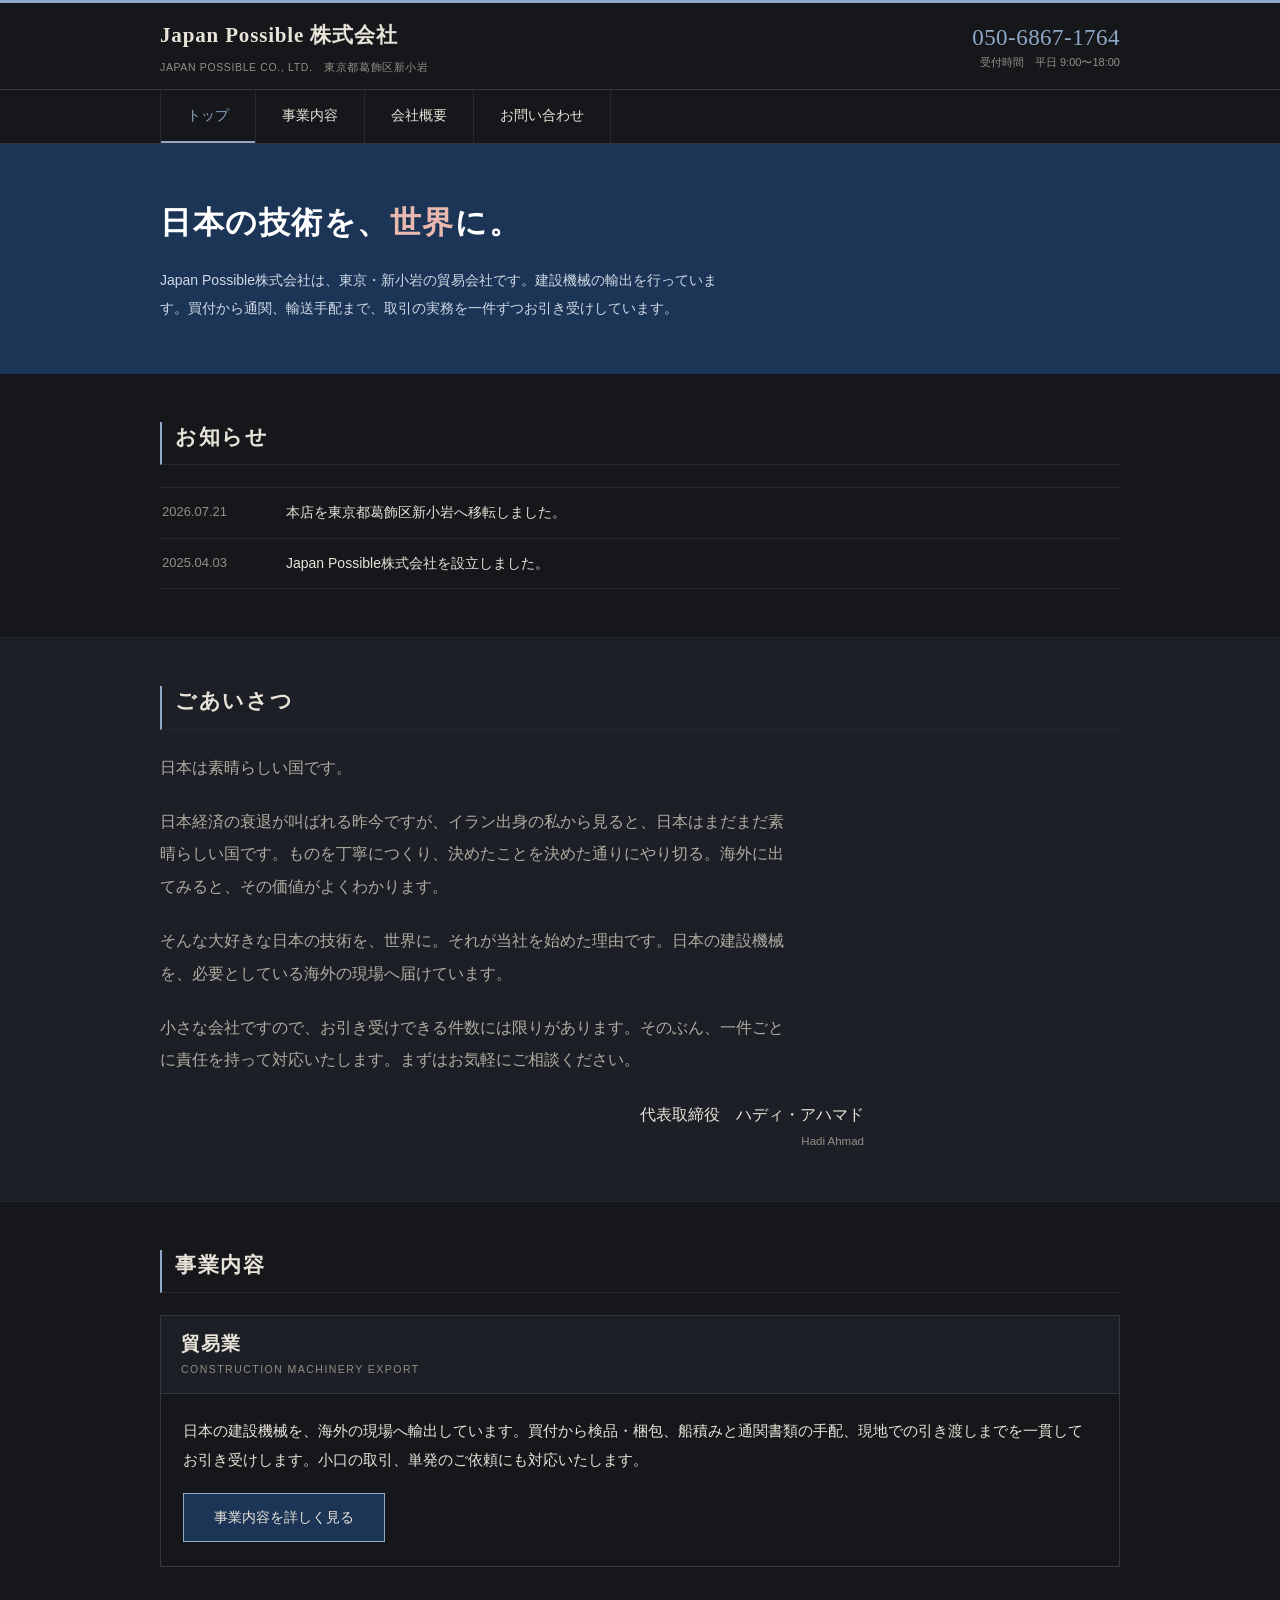
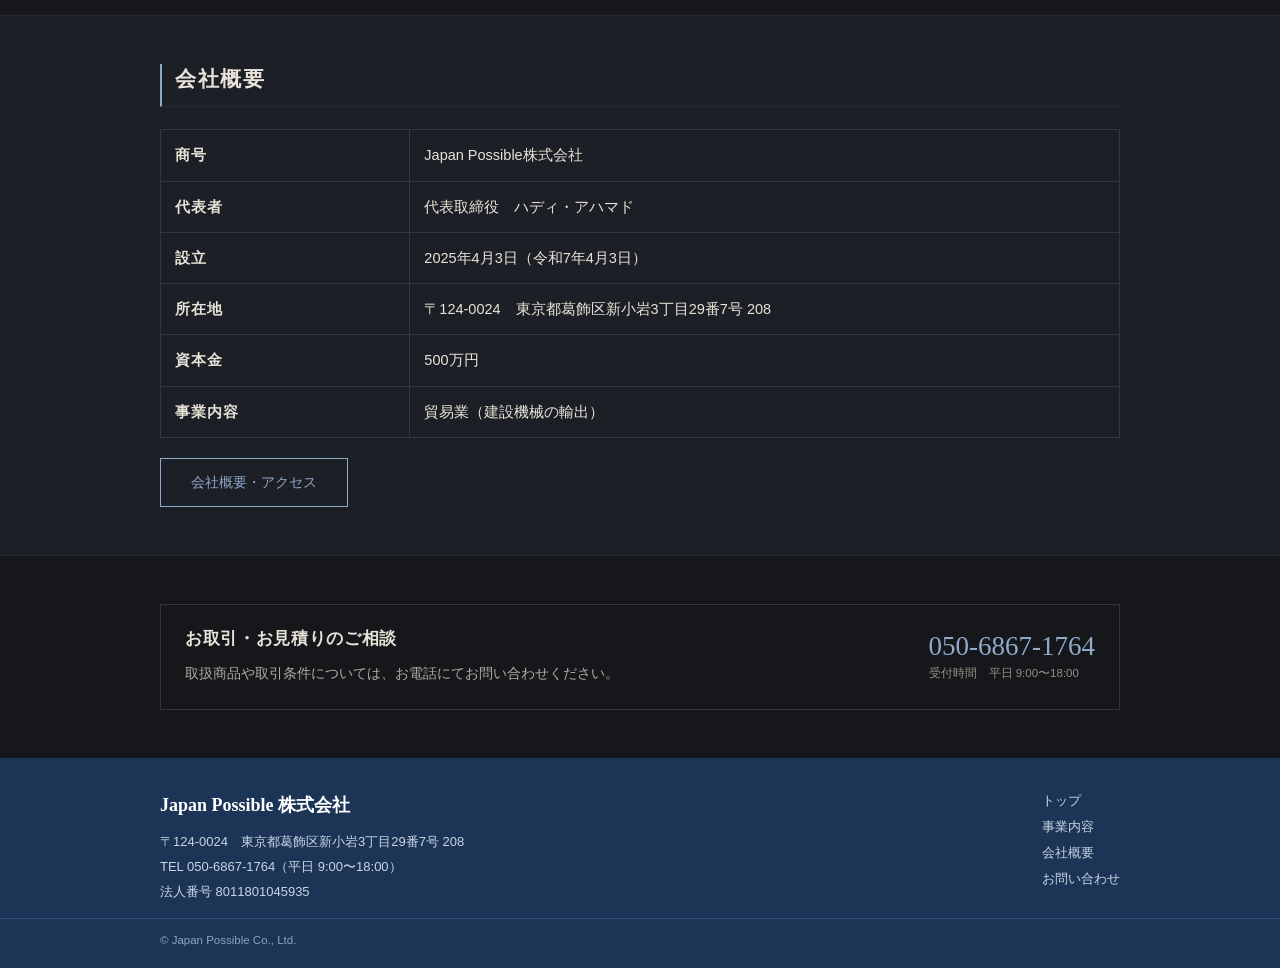
==== commit f9b3fc09: "事業内容を建設機械の輸出として明記し、配色を黒基調に変更 いただいた情報の反映: - 事業内容を「貿易業（建設機械の輸出）」に。トップの見出しを   「日本の技術を、世界に。」へ変更し、英字ラベルも実" ====
--- a/index.html
+++ b/index.html
@@ -3,8 +3,8 @@
 <head>
 <meta charset="utf-8">
 <meta name="viewport" content="width=device-width,initial-scale=1">
-<title>Japan Possible株式会社｜東京・新小岩の貿易会社</title>
-<meta name="description" content="Japan Possible株式会社は東京都葛飾区新小岩の貿易会社です。買付から通関、輸送手配まで、取引の実務を一貫してお引き受けしています。">
+<title>Japan Possible株式会社｜建設機械の輸出</title>
+<meta name="description" content="Japan Possible株式会社は東京都葛飾区新小岩の貿易会社です。日本の建設機械を海外へ輸出しています。買付から通関、輸送手配まで一貫してお引き受けします。">
 <link rel="stylesheet" href="assets/style.css">
 </head>
 <body>
@@ -33,8 +33,8 @@
 
 <div class="kv">
   <div class="kv-in">
-    <h1>日本と海外のあいだで、<br>モノを動かす仕事をしています。</h1>
-    <p>Japan Possible株式会社は、東京・新小岩の貿易会社です。仕入から通関、輸送手配まで、取引の実務を一件ずつお引き受けしています。</p>
+    <h1>日本の技術を、<em>世界</em>に。</h1>
+    <p>Japan Possible株式会社は、東京・新小岩の貿易会社です。建設機械の輸出を行っています。買付から通関、輸送手配まで、取引の実務を一件ずつお引き受けしています。</p>
   </div>
 </div>
 
@@ -47,7 +47,7 @@
         <span>本店を東京都葛飾区新小岩へ移転しました。</span>
       </li>
       <li>
-        <time datetime="2025-04-11">2025.04.11</time>
+        <time datetime="2025-04-03">2025.04.03</time>
         <span>Japan Possible株式会社を設立しました。</span>
       </li>
     </ul>
@@ -59,8 +59,9 @@
     <h2 class="h2">ごあいさつ</h2>
     <div class="greet">
       <div class="lead">
-        <p>Japan Possible株式会社は、2025年に設立した貿易会社です。会社名の「Possible」には、まだ商流のできていないものを、実際に動く取引にしていきたいという意味を込めました。</p>
-        <p>貿易の仕事は、書類一枚、納期一日のずれが相手先の商売に直結します。派手さはありませんが、決めたことを決めた通りにやり切ることを何より大事にしています。</p>
+        <p>日本は素晴らしい国です。</p>
+        <p>日本経済の衰退が叫ばれる昨今ですが、イラン出身の私から見ると、日本はまだまだ素晴らしい国です。ものを丁寧につくり、決めたことを決めた通りにやり切る。海外に出てみると、その価値がよくわかります。</p>
+        <p>そんな大好きな日本の技術を、世界に。それが当社を始めた理由です。日本の建設機械を、必要としている海外の現場へ届けています。</p>
         <p>小さな会社ですので、お引き受けできる件数には限りがあります。そのぶん、一件ごとに責任を持って対応いたします。まずはお気軽にご相談ください。</p>
       </div>
       <div class="sign">
@@ -77,10 +78,10 @@
     <div class="biz">
       <div class="biz-hd">
         <h3>貿易業</h3>
-        <div class="en">IMPORT &amp; EXPORT</div>
+        <div class="en">CONSTRUCTION MACHINERY EXPORT</div>
       </div>
       <div class="biz-bd">
-        <p>海外の仕入先・販売先と国内をつなぎ、商品の買付から輸送・引き渡しまでを一貫してお引き受けしています。小口の取引、単発のご依頼にも対応いたします。</p>
+        <p>日本の建設機械を、海外の現場へ輸出しています。買付から検品・梱包、船積みと通関書類の手配、現地での引き渡しまでを一貫してお引き受けします。小口の取引、単発のご依頼にも対応いたします。</p>
         <p style="margin-top:18px"><a class="btn" href="business.html">事業内容を詳しく見る</a></p>
       </div>
     </div>
@@ -94,9 +95,10 @@
       <tbody>
         <tr><th>商号</th><td>Japan Possible株式会社</td></tr>
         <tr><th>代表者</th><td>代表取締役　ハディ・アハマド</td></tr>
-        <tr><th>設立</th><td>2025年4月11日</td></tr>
+        <tr><th>設立</th><td>2025年4月3日（令和7年4月3日）</td></tr>
         <tr><th>所在地</th><td>〒124-0024　東京都葛飾区新小岩3丁目29番7号 208</td></tr>
-        <tr><th>事業内容</th><td>貿易業</td></tr>
+        <tr><th>資本金</th><td>500万円</td></tr>
+        <tr><th>事業内容</th><td>貿易業（建設機械の輸出）</td></tr>
       </tbody>
     </table>
     <p style="margin-top:20px"><a class="btn ghost" href="company.html">会社概要・アクセス</a></p>
--- a/assets/style.css
+++ b/assets/style.css
@@ -1,19 +1,21 @@
 @charset "utf-8";
 
 /* Japan Possible株式会社 コーポレートサイト
-   最終更新 2026-09-07 */
+   最終更新 2026-09-09 */
 
 :root{
-  --ai:#1c3557;        /* 藍 */
+  --ai:#1c3557;        /* 藍（帯・ボタンの地色） */
+  --ai-l:#8fa9c8;      /* 淡藍（黒地の上に置く文字・罫） */
   --ai-d:#132540;
-  --enji:#8f3a2e;      /* 臙脂（差し色・使いすぎない） */
-  --ink:#26241f;       /* 墨（純黒を避け、紙に馴染ませる） */
-  --ink2:#54504a;
-  --ink3:#7d786f;
-  --line:#d3ccbd;
-  --line2:#e7e1d4;
-  --bg:#fdfcf8;        /* 白練（わずかに生成り寄りの紙色） */
-  --bg2:#f4f0e7;       /* 生成り */
+  --enji:#8f3a2e;      /* 臙脂 */
+  --enji-l:#c47a68;    /* 淡臙脂（黒地の上の差し色・使いすぎない） */
+  --ink:#e8e3d8;       /* 生成り（本文） */
+  --ink2:#b0aba1;
+  --ink3:#948f85;
+  --line:#34373d;
+  --line2:#262a30;
+  --bg:#15171b;        /* 墨 */
+  --bg2:#1c1f26;       /* 面（一段明るい黒） */
   --mincho:"Yu Mincho","YuMincho","Hiragino Mincho ProN","MS PMincho",serif;
   --gothic:"Hiragino Kaku Gothic ProN","Yu Gothic","YuGothic","Meiryo",sans-serif;
 }
@@ -29,8 +31,8 @@
   background:var(--bg);
 }
 img{max-width:100%;height:auto;vertical-align:bottom}
-a{color:var(--ai)}
-a:hover{color:var(--enji)}
+a{color:var(--ai-l)}
+a:hover{color:var(--enji-l)}
 h1,h2,h3,h4{margin:0;font-weight:600;line-height:1.5}
 p{margin:0}
 ul{margin:0;padding:0}
@@ -38,7 +40,7 @@
 .inner{max-width:1000px;margin:0 auto;padding:0 20px}
 
 /* ------- ヘッダー ------- */
-.hdr{border-top:3px solid var(--ai);border-bottom:1px solid var(--line)}
+.hdr{border-top:3px solid var(--ai-l);border-bottom:1px solid var(--line)}
 .hdr-in{
   max-width:1000px;margin:0 auto;padding:12px 20px;
   display:flex;align-items:center;justify-content:space-between;gap:16px;flex-wrap:wrap;
@@ -47,7 +49,7 @@
 .logo b{display:block;font-family:var(--mincho);font-size:21px;font-weight:600;letter-spacing:.04em}
 .logo small{display:block;font-size:10.5px;color:var(--ink3);letter-spacing:.06em;margin-top:1px}
 .hdr-tel{text-align:right;line-height:1.4}
-.hdr-tel .num{font-family:var(--mincho);font-size:23px;color:var(--ai);letter-spacing:.02em}
+.hdr-tel .num{font-family:var(--mincho);font-size:23px;color:var(--ai-l);letter-spacing:.02em}
 .hdr-tel .num a{text-decoration:none;color:inherit}
 .hdr-tel .hours{font-size:11px;color:var(--ink3)}
 
@@ -59,8 +61,8 @@
 .gnav a{
   display:block;padding:13px 26px;font-size:13.5px;text-decoration:none;color:var(--ink);
 }
-.gnav a:hover{background:var(--bg2);color:var(--ai)}
-.gnav a[aria-current="page"]{color:var(--ai);box-shadow:inset 0 -2px 0 var(--ai)}
+.gnav a:hover{background:var(--bg2);color:var(--ai-l)}
+.gnav a[aria-current="page"]{color:var(--ai-l);box-shadow:inset 0 -2px 0 var(--ai-l)}
 
 /* ------- パンくず ------- */
 .crumb{background:var(--bg2);border-bottom:1px solid var(--line2);font-size:11.5px;color:var(--ink3)}
@@ -84,7 +86,7 @@
 /* ------- 見出し ------- */
 .h2{
   font-family:var(--mincho);font-size:21px;letter-spacing:.08em;font-weight:600;
-  padding:0 0 11px 13px;border-left:2px solid var(--ai);
+  padding:0 0 11px 13px;border-left:2px solid var(--ai-l);
   border-bottom:1px solid var(--line2);margin-bottom:22px;
 }
 .h3{font-family:var(--mincho);font-size:16.5px;letter-spacing:.04em;margin-bottom:8px}
@@ -127,7 +129,7 @@
 }
 .flow li::before{
   content:counter(f,decimal-leading-zero);position:absolute;left:0;top:9px;
-  font-family:var(--mincho);font-size:14px;color:var(--enji);letter-spacing:.04em;
+  font-family:var(--mincho);font-size:14px;color:var(--enji-l);letter-spacing:.04em;
 }
 
 /* ------- 表 ------- */
@@ -138,15 +140,15 @@
 
 /* ------- ボタン・CTA ------- */
 .btn{
-  display:inline-block;padding:10px 30px;background:var(--ai);color:#fff;
-  text-decoration:none;font-size:14px;border:1px solid var(--ai);
+  display:inline-block;padding:10px 30px;background:var(--ai);color:var(--ink);
+  text-decoration:none;font-size:14px;border:1px solid var(--ai-l);
 }
-.btn:hover{background:var(--bg);color:var(--ai)}
-.btn.ghost{background:var(--bg);color:var(--ai)}
-.btn.ghost:hover{background:var(--ai);color:#fff}
+.btn:hover{background:var(--ai-l);color:var(--bg)}
+.btn.ghost{background:transparent;color:var(--ai-l)}
+.btn.ghost:hover{background:var(--ai-l);color:var(--bg)}
 
 .cta{border:1px solid var(--line);background:var(--bg);padding:22px 24px;display:grid;grid-template-columns:1fr auto;gap:24px;align-items:center}
-.cta .num{font-family:var(--mincho);font-size:27px;color:var(--ai);line-height:1.2}
+.cta .num{font-family:var(--mincho);font-size:27px;color:var(--ai-l);line-height:1.2}
 .cta .num a{text-decoration:none;color:inherit}
 .cta .hours{font-size:11.5px;color:var(--ink3)}
 
@@ -169,7 +171,7 @@
 /* ------- 補助 ------- */
 .pending{color:var(--ink3)}
 .updated{font-size:11.5px;color:var(--ink3);text-align:right;padding-bottom:20px}
-:focus-visible{outline:2px solid var(--enji);outline-offset:2px}
+:focus-visible{outline:2px solid var(--enji-l);outline-offset:2px}
 
 /* ------- 狭い画面 ------- */
 @media (max-width:860px){
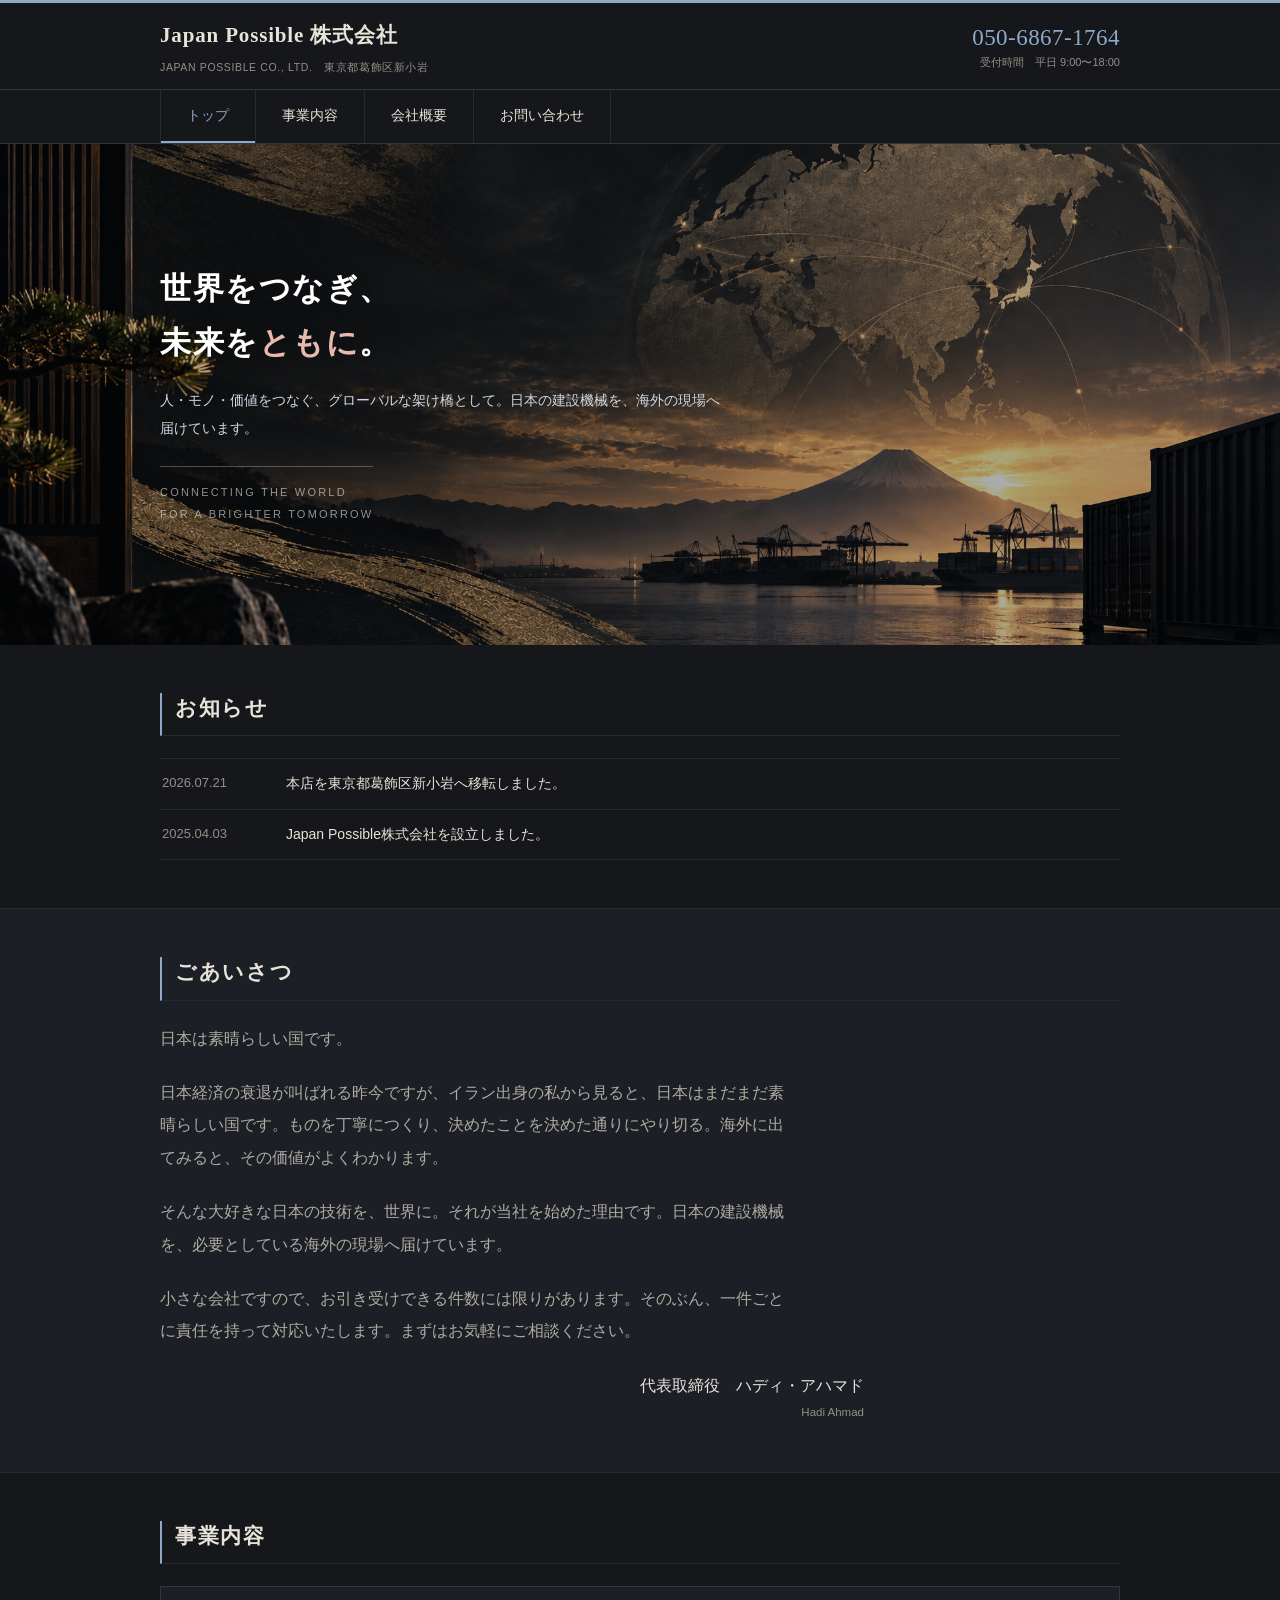
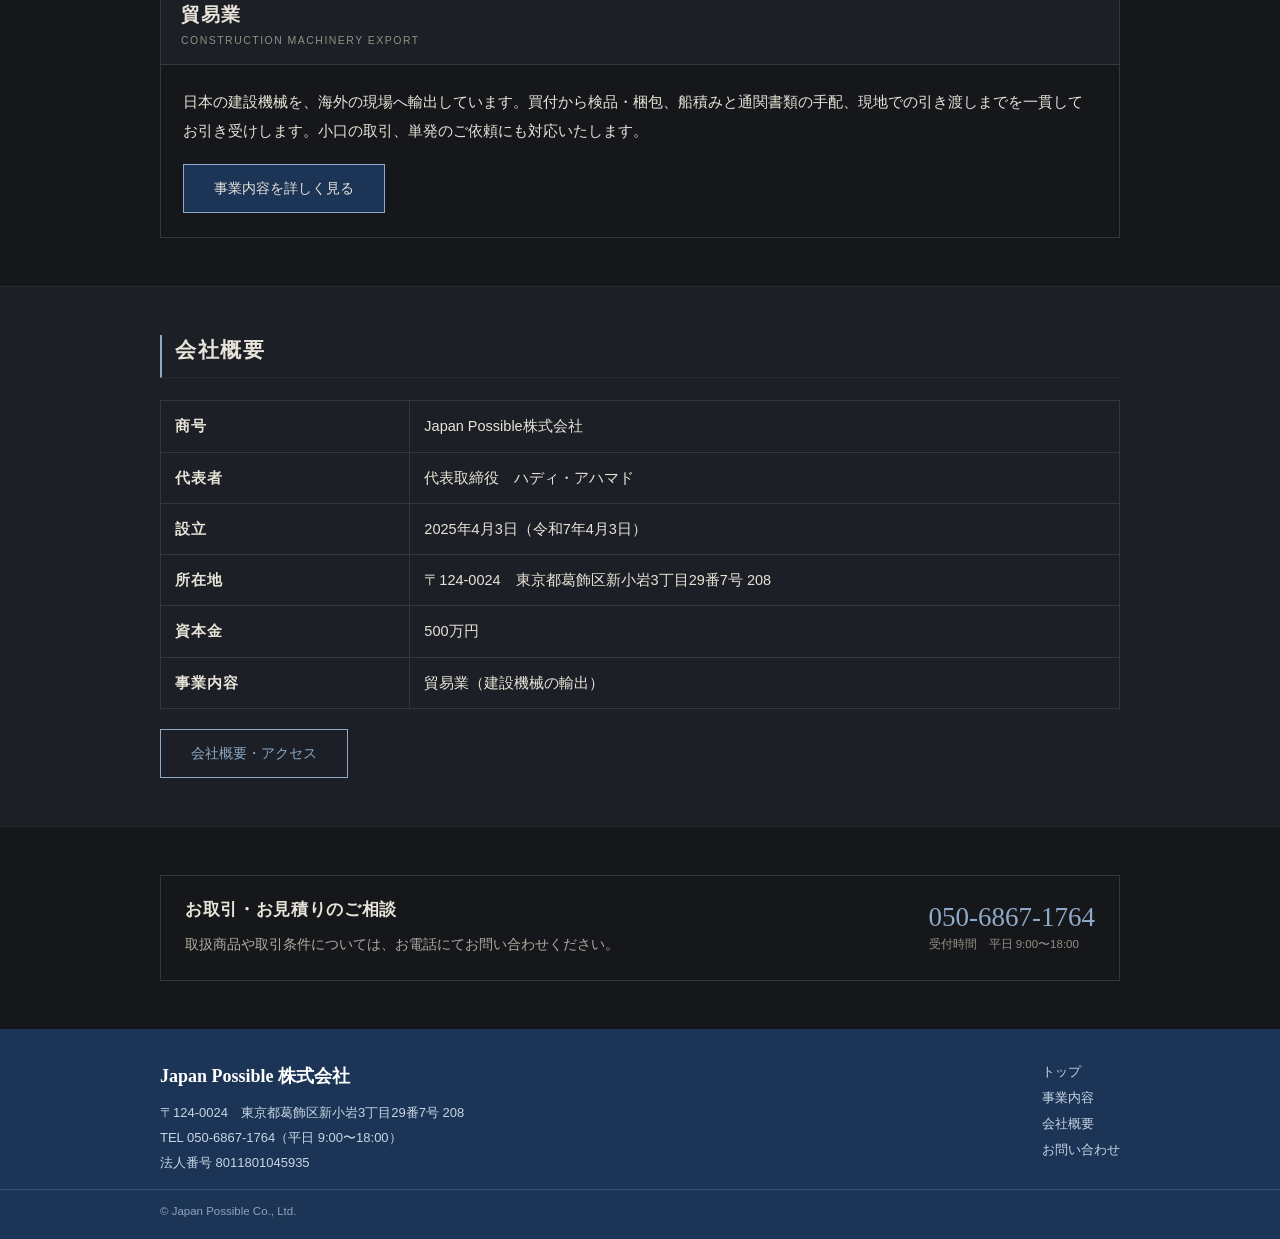
==== commit 48ebc08a: "キービジュアルのコピーを画像の構成に合わせた 見出しを「世界をつなぎ、未来をともに。」に変更し、副文と英字コピーを追加。 画像内に焼き込まれていた文言をHTML側で持つ形にしたため、狭い画面でも 文字" ====
--- a/index.html
+++ b/index.html
@@ -33,8 +33,9 @@
 
 <div class="kv">
   <div class="kv-in">
-    <h1>日本の技術を、<em>世界</em>に。</h1>
-    <p>Japan Possible株式会社は、東京・新小岩の貿易会社です。建設機械の輸出を行っています。買付から通関、輸送手配まで、取引の実務を一件ずつお引き受けしています。</p>
+    <h1>世界をつなぎ、<br>未来を<em>ともに</em>。</h1>
+    <p>人・モノ・価値をつなぐ、グローバルな架け橋として。日本の建設機械を、海外の現場へ届けています。</p>
+    <p class="en">CONNECTING THE WORLD<br>FOR A BRIGHTER TOMORROW</p>
   </div>
 </div>
 
--- a/assets/style.css
+++ b/assets/style.css
@@ -76,12 +76,25 @@
 .phead h1{font-family:var(--mincho);font-size:26px;letter-spacing:.08em;font-weight:600}
 .phead span{display:block;font-size:10.5px;letter-spacing:.16em;color:#a9bdd6;margin-top:3px}
 
-/* ------- トップの見出し帯 ------- */
-.kv{background:var(--ai);color:#fff}
-.kv-in{max-width:1000px;margin:0 auto;padding:52px 20px}
+/* ------- トップの見出し帯 -------
+   背景写真 images/kv.png。左側が暗い構図なので、見出しは左に置く。
+   オーバーレイは可読性の確保が目的。濃くしすぎると夕景が沈むので控えめに。 */
+.kv{
+  position:relative;color:#fff;
+  background:var(--ai) url("../images/kv.png") center center/cover no-repeat;
+}
+.kv::before{
+  content:"";position:absolute;inset:0;background:rgba(10,12,16,.34);
+}
+.kv-in{position:relative;max-width:1000px;margin:0 auto;padding:118px 20px}
 .kv h1{font-family:var(--mincho);font-size:31px;line-height:1.75;letter-spacing:.05em;font-weight:600}
 .kv h1 em{font-style:normal;color:#e9b8ae}
 .kv p{margin-top:16px;font-size:14px;line-height:2;color:#cfd9e5;max-width:40em}
+.kv .en{
+  display:inline-block;margin-top:24px;padding-top:15px;
+  font-size:11px;letter-spacing:.2em;line-height:1.95;color:rgba(232,227,216,.62);
+  border-top:1px solid rgba(232,227,216,.3);
+}
 
 /* ------- 見出し ------- */
 .h2{
@@ -175,7 +188,9 @@
 
 /* ------- 狭い画面 ------- */
 @media (max-width:860px){
-  .kv-in{padding:36px 20px}
+  .kv{background-position:28% center}
+  .kv::before{background:rgba(10,12,16,.46)}
+  .kv-in{padding:64px 20px}
   .access{grid-template-columns:1fr}
   .cta{grid-template-columns:1fr}
   .foot .inner{grid-template-columns:1fr;gap:20px}
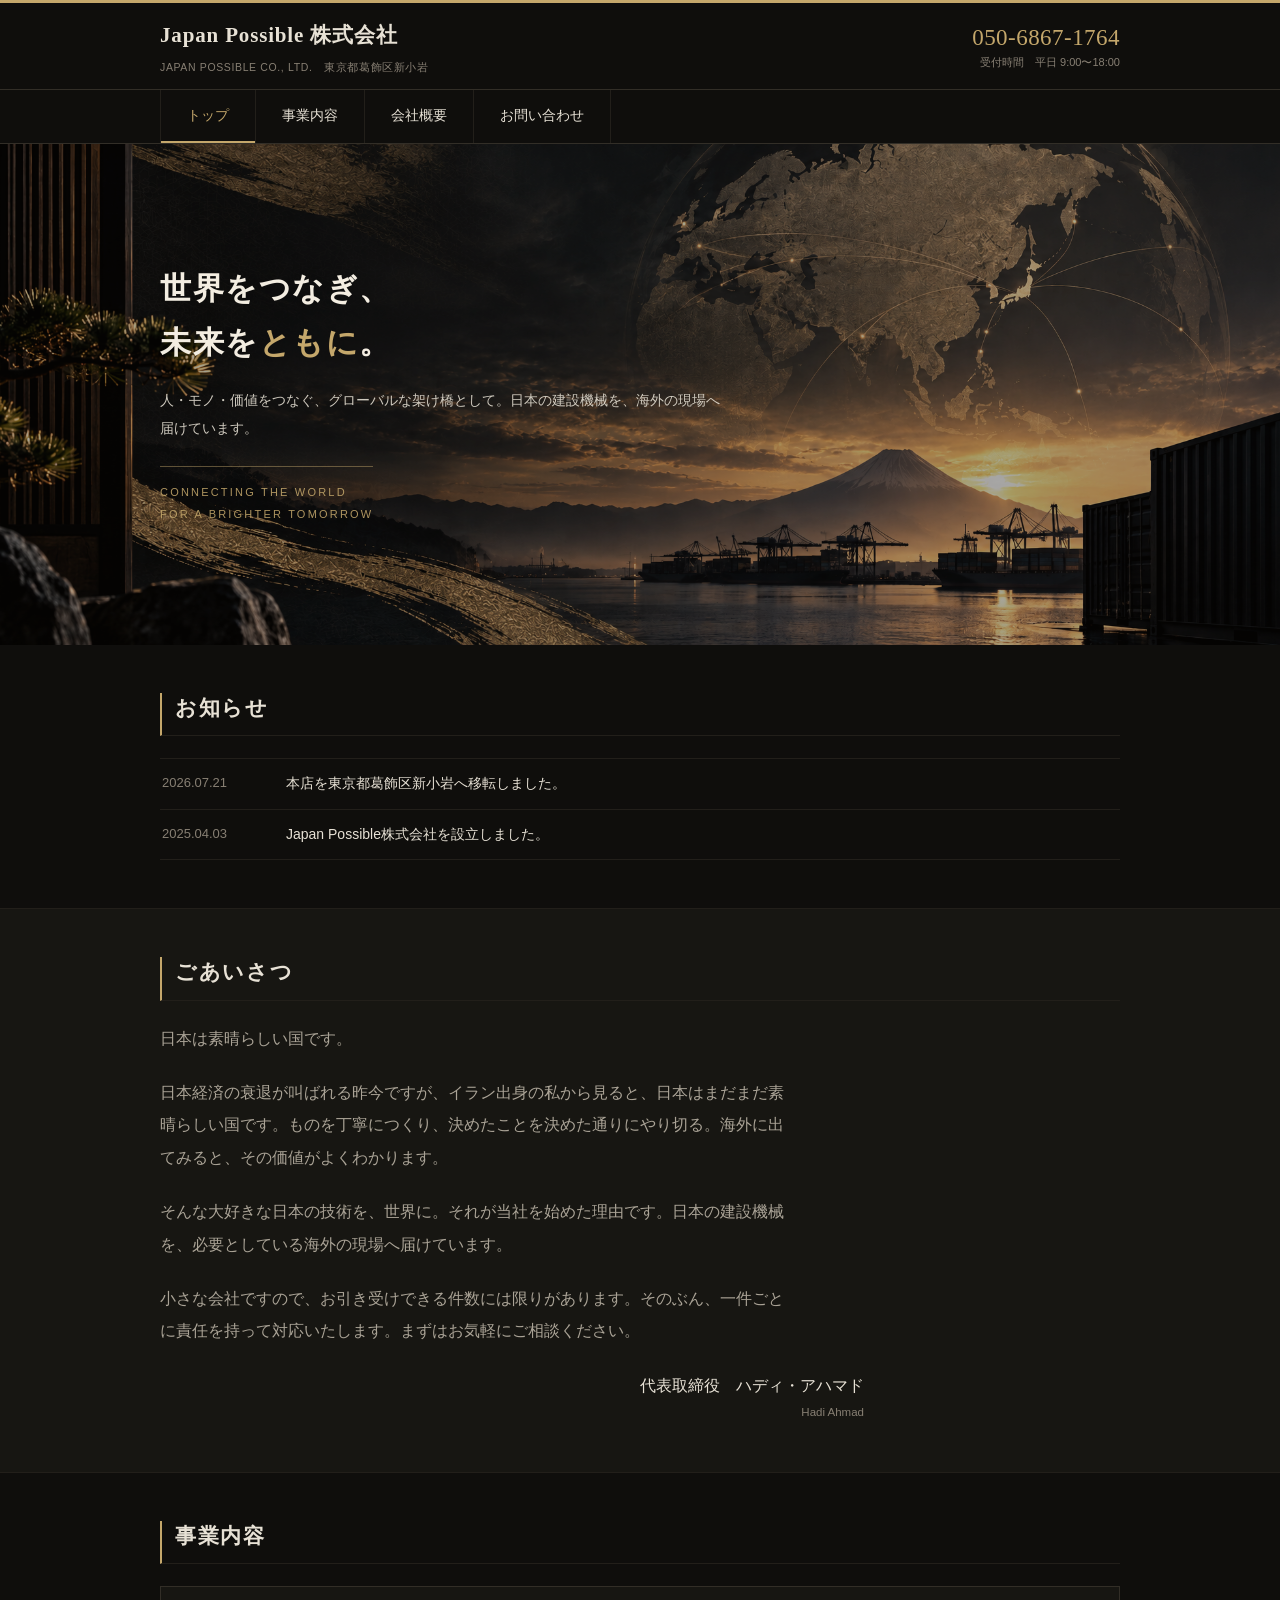
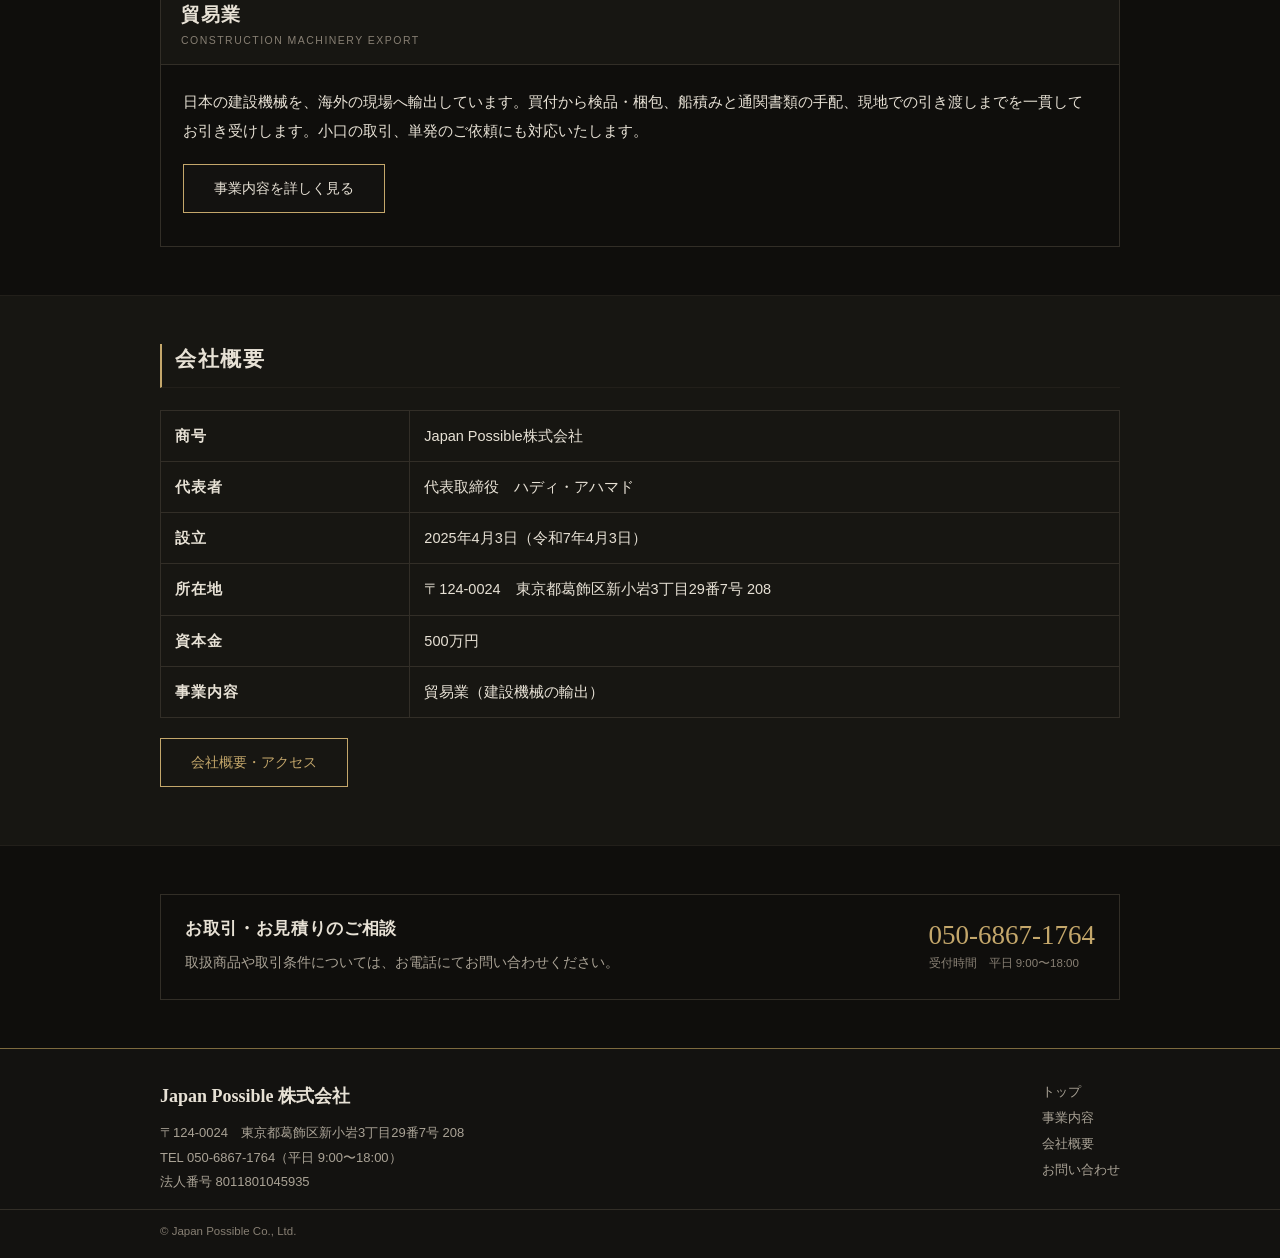
==== commit 6b6d66f2: "✨ アニメーション機能を追加: スクロール時のフェードイン、ホバーエフェクト、パララックス効果 実装内容： - CSS @keyframes でスムーズなアニメーション定義 - Intersectio" ====
--- a/index.html
+++ b/index.html
@@ -141,5 +141,6 @@
   <div class="copy"><div class="inner">&copy; Japan Possible Co., Ltd.</div></div>
 </footer>
 
+<script src="assets/animation.js"></script>
 </body>
 </html>
--- a/assets/style.css
+++ b/assets/style.css
@@ -3,19 +3,20 @@
 /* Japan Possible株式会社 コーポレートサイト
    最終更新 2026-09-09 */
 
+/* 配色はキービジュアル（images/kv.png）の金彩と夕景に合わせている。
+   地は暖かみのある墨。アクセントは金。青みは入れないこと。 */
 :root{
-  --ai:#1c3557;        /* 藍（帯・ボタンの地色） */
-  --ai-l:#8fa9c8;      /* 淡藍（黒地の上に置く文字・罫） */
-  --ai-d:#132540;
-  --enji:#8f3a2e;      /* 臙脂 */
-  --enji-l:#c47a68;    /* 淡臙脂（黒地の上の差し色・使いすぎない） */
-  --ink:#e8e3d8;       /* 生成り（本文） */
-  --ink2:#b0aba1;
-  --ink3:#948f85;
-  --line:#34373d;
-  --line2:#262a30;
-  --bg:#15171b;        /* 墨 */
-  --bg2:#1c1f26;       /* 面（一段明るい黒） */
+  --kin:#c4a76b;       /* 金（主アクセント／文字・罫） */
+  --kin-d:#7d6a3f;     /* 金（濃）境界に使う */
+  --band:#131210;      /* 帯（下層見出し・キービジュアルの下地） */
+  --enji-l:#c07a5e;    /* 夕景の朱（差し色・使いすぎない） */
+  --ink:#e7e1d5;       /* 生成り（本文） */
+  --ink2:#aaa396;
+  --ink3:#877f73;
+  --line:#322e27;
+  --line2:#221f1a;
+  --bg:#0f0e0c;        /* 墨（地） */
+  --bg2:#171612;       /* 面（一段明るい墨） */
   --mincho:"Yu Mincho","YuMincho","Hiragino Mincho ProN","MS PMincho",serif;
   --gothic:"Hiragino Kaku Gothic ProN","Yu Gothic","YuGothic","Meiryo",sans-serif;
 }
@@ -31,7 +32,7 @@
   background:var(--bg);
 }
 img{max-width:100%;height:auto;vertical-align:bottom}
-a{color:var(--ai-l)}
+a{color:var(--kin)}
 a:hover{color:var(--enji-l)}
 h1,h2,h3,h4{margin:0;font-weight:600;line-height:1.5}
 p{margin:0}
@@ -40,7 +41,7 @@
 .inner{max-width:1000px;margin:0 auto;padding:0 20px}
 
 /* ------- ヘッダー ------- */
-.hdr{border-top:3px solid var(--ai-l);border-bottom:1px solid var(--line)}
+.hdr{border-top:3px solid var(--kin);border-bottom:1px solid var(--line)}
 .hdr-in{
   max-width:1000px;margin:0 auto;padding:12px 20px;
   display:flex;align-items:center;justify-content:space-between;gap:16px;flex-wrap:wrap;
@@ -49,7 +50,7 @@
 .logo b{display:block;font-family:var(--mincho);font-size:21px;font-weight:600;letter-spacing:.04em}
 .logo small{display:block;font-size:10.5px;color:var(--ink3);letter-spacing:.06em;margin-top:1px}
 .hdr-tel{text-align:right;line-height:1.4}
-.hdr-tel .num{font-family:var(--mincho);font-size:23px;color:var(--ai-l);letter-spacing:.02em}
+.hdr-tel .num{font-family:var(--mincho);font-size:23px;color:var(--kin);letter-spacing:.02em}
 .hdr-tel .num a{text-decoration:none;color:inherit}
 .hdr-tel .hours{font-size:11px;color:var(--ink3)}
 
@@ -61,8 +62,8 @@
 .gnav a{
   display:block;padding:13px 26px;font-size:13.5px;text-decoration:none;color:var(--ink);
 }
-.gnav a:hover{background:var(--bg2);color:var(--ai-l)}
-.gnav a[aria-current="page"]{color:var(--ai-l);box-shadow:inset 0 -2px 0 var(--ai-l)}
+.gnav a:hover{background:var(--bg2);color:var(--kin)}
+.gnav a[aria-current="page"]{color:var(--kin);box-shadow:inset 0 -2px 0 var(--kin)}
 
 /* ------- パンくず ------- */
 .crumb{background:var(--bg2);border-bottom:1px solid var(--line2);font-size:11.5px;color:var(--ink3)}
@@ -71,35 +72,35 @@
 .crumb li+li::before{content:"›";margin-right:7px;color:var(--line)}
 
 /* ------- 下層ページの見出し帯 ------- */
-.phead{background:var(--ai);color:#fff}
+.phead{background:var(--band);color:var(--ink);border-bottom:1px solid var(--kin-d)}
 .phead .inner{padding-top:26px;padding-bottom:26px}
 .phead h1{font-family:var(--mincho);font-size:26px;letter-spacing:.08em;font-weight:600}
-.phead span{display:block;font-size:10.5px;letter-spacing:.16em;color:#a9bdd6;margin-top:3px}
+.phead span{display:block;font-size:10.5px;letter-spacing:.16em;color:var(--kin);margin-top:3px}
 
 /* ------- トップの見出し帯 -------
    背景写真 images/kv.png。左側が暗い構図なので、見出しは左に置く。
    オーバーレイは可読性の確保が目的。濃くしすぎると夕景が沈むので控えめに。 */
 .kv{
-  position:relative;color:#fff;
-  background:var(--ai) url("../images/kv.png") center center/cover no-repeat;
+  position:relative;color:#f3ede1;
+  background:var(--band) url("../images/kv.png") center center/cover no-repeat;
 }
 .kv::before{
-  content:"";position:absolute;inset:0;background:rgba(10,12,16,.34);
+  content:"";position:absolute;inset:0;background:rgba(12,10,7,.36);
 }
 .kv-in{position:relative;max-width:1000px;margin:0 auto;padding:118px 20px}
 .kv h1{font-family:var(--mincho);font-size:31px;line-height:1.75;letter-spacing:.05em;font-weight:600}
-.kv h1 em{font-style:normal;color:#e9b8ae}
-.kv p{margin-top:16px;font-size:14px;line-height:2;color:#cfd9e5;max-width:40em}
+.kv h1 em{font-style:normal;color:var(--kin)}
+.kv p{margin-top:16px;font-size:14px;line-height:2;color:rgba(231,225,213,.88);max-width:40em}
 .kv .en{
   display:inline-block;margin-top:24px;padding-top:15px;
-  font-size:11px;letter-spacing:.2em;line-height:1.95;color:rgba(232,227,216,.62);
-  border-top:1px solid rgba(232,227,216,.3);
+  font-size:11px;letter-spacing:.2em;line-height:1.95;color:rgba(196,167,107,.88);
+  border-top:1px solid rgba(196,167,107,.45);
 }
 
 /* ------- 見出し ------- */
 .h2{
   font-family:var(--mincho);font-size:21px;letter-spacing:.08em;font-weight:600;
-  padding:0 0 11px 13px;border-left:2px solid var(--ai-l);
+  padding:0 0 11px 13px;border-left:2px solid var(--kin);
   border-bottom:1px solid var(--line2);margin-bottom:22px;
 }
 .h3{font-family:var(--mincho);font-size:16.5px;letter-spacing:.04em;margin-bottom:8px}
@@ -153,15 +154,15 @@
 
 /* ------- ボタン・CTA ------- */
 .btn{
-  display:inline-block;padding:10px 30px;background:var(--ai);color:var(--ink);
-  text-decoration:none;font-size:14px;border:1px solid var(--ai-l);
-}
-.btn:hover{background:var(--ai-l);color:var(--bg)}
-.btn.ghost{background:transparent;color:var(--ai-l)}
-.btn.ghost:hover{background:var(--ai-l);color:var(--bg)}
+  display:inline-block;padding:10px 30px;background:var(--band);color:var(--ink);
+  text-decoration:none;font-size:14px;border:1px solid var(--kin);
+}
+.btn:hover{background:var(--kin);color:var(--bg)}
+.btn.ghost{background:transparent;color:var(--kin)}
+.btn.ghost:hover{background:var(--kin);color:var(--bg)}
 
 .cta{border:1px solid var(--line);background:var(--bg);padding:22px 24px;display:grid;grid-template-columns:1fr auto;gap:24px;align-items:center}
-.cta .num{font-family:var(--mincho);font-size:27px;color:var(--ai-l);line-height:1.2}
+.cta .num{font-family:var(--mincho);font-size:27px;color:var(--kin);line-height:1.2}
 .cta .num a{text-decoration:none;color:inherit}
 .cta .hours{font-size:11.5px;color:var(--ink3)}
 
@@ -171,14 +172,14 @@
 .map iframe{display:block;width:100%;height:280px;border:0}
 
 /* ------- フッター ------- */
-.foot{background:var(--ai);color:#c9d5e3;margin-top:0}
+.foot{background:var(--band);color:var(--ink2);border-top:1px solid var(--kin-d);margin-top:0}
 .foot .inner{padding-top:30px;padding-bottom:14px;display:grid;grid-template-columns:1fr auto;gap:30px}
-.foot b{display:block;font-family:var(--mincho);font-size:18px;color:#fff;font-weight:600;margin-bottom:7px}
+.foot b{display:block;font-family:var(--mincho);font-size:18px;color:var(--ink);font-weight:600;margin-bottom:7px}
 .foot address{font-style:normal;font-size:13px;line-height:1.9}
 .foot ul{list-style:none;font-size:13px;line-height:2}
-.foot a{color:#c9d5e3;text-decoration:none}
-.foot a:hover{color:#fff;text-decoration:underline}
-.copy{border-top:1px solid #33507a;font-size:11.5px;color:#8ea3bd;padding:10px 0 16px}
+.foot a{color:var(--ink2);text-decoration:none}
+.foot a:hover{color:var(--kin);text-decoration:underline}
+.copy{border-top:1px solid var(--line);font-size:11.5px;color:var(--ink3);padding:10px 0 16px}
 .copy .inner{padding-top:0;padding-bottom:0;display:block}
 
 /* ------- 補助 ------- */
@@ -186,10 +187,135 @@
 .updated{font-size:11.5px;color:var(--ink3);text-align:right;padding-bottom:20px}
 :focus-visible{outline:2px solid var(--enji-l);outline-offset:2px}
 
+/* ------- アニメーション定義 ------- */
+@keyframes fadeInUp{
+  from{opacity:0;transform:translateY(30px)}
+  to{opacity:1;transform:translateY(0)}
+}
+@keyframes fadeInDown{
+  from{opacity:0;transform:translateY(-30px)}
+  to{opacity:1;transform:translateY(0)}
+}
+@keyframes slideInLeft{
+  from{opacity:0;transform:translateX(-40px)}
+  to{opacity:1;transform:translateX(0)}
+}
+@keyframes slideInRight{
+  from{opacity:0;transform:translateX(40px)}
+  to{opacity:1;transform:translateX(0)}
+}
+@keyframes scaleIn{
+  from{opacity:0;transform:scale(.95)}
+  to{opacity:1;transform:scale(1)}
+}
+@keyframes shimmer{
+  from{background-position:0 0}
+  to{background-position:-1000px 0}
+}
+
+/* アニメーション用クラス */
+.animate{opacity:0}
+.animate.show{
+  animation-fill-mode:both;
+  animation-duration:.8s;
+  animation-timing-function:cubic-bezier(.34,.1,.68,.55)
+}
+.animate.show--fade-up{animation-name:fadeInUp}
+.animate.show--fade-down{animation-name:fadeInDown}
+.animate.show--slide-left{animation-name:slideInLeft}
+.animate.show--slide-right{animation-name:slideInRight}
+.animate.show--scale{animation-name:scaleIn}
+
+/* 遅延エフェクト */
+.animate.show--delay-1{animation-delay:.1s}
+.animate.show--delay-2{animation-delay:.2s}
+.animate.show--delay-3{animation-delay:.3s}
+.animate.show--delay-4{animation-delay:.4s}
+
+/* セクション全体のアニメーション */
+.sec{
+  opacity:0;
+  animation:fadeInUp .8s cubic-bezier(.34,.1,.68,.55) forwards
+}
+.sec.active{opacity:1}
+
+/* 見出しのアニメーション */
+.h2{animation:slideInLeft .6s cubic-bezier(.34,.1,.68,.55)}
+
+/* ボタンの強化されたホバーエフェクト */
+.btn{
+  position:relative;
+  overflow:hidden;
+  transition:all .3s cubic-bezier(.34,.1,.68,.55)
+}
+.btn::before{
+  content:"";position:absolute;inset:0;
+  background:linear-gradient(90deg,transparent,rgba(255,255,255,.3),transparent);
+  transform:translateX(-100%);
+  transition:transform .5s cubic-bezier(.34,.1,.68,.55)
+}
+.btn:hover::before{transform:translateX(100%)}
+.btn:hover{
+  transform:translateY(-2px);
+  box-shadow:0 8px 16px rgba(196,167,107,.2)
+}
+
+/* ナビゲーションのホバーエフェクト */
+.gnav a{position:relative;transition:color .3s cubic-bezier(.34,.1,.68,.55)}
+.gnav a::after{
+  content:"";position:absolute;bottom:0;left:0;width:0;height:2px;
+  background:var(--kin);transition:width .3s cubic-bezier(.34,.1,.68,.55)
+}
+.gnav a:hover::after{width:100%}
+
+/* リンクのホバーエフェクト */
+a:not(.btn){
+  position:relative;
+  transition:color .3s ease
+}
+a:not(.btn)::after{
+  content:"";position:absolute;bottom:-2px;left:0;width:0;height:1px;
+  background:currentColor;transition:width .3s cubic-bezier(.34,.1,.68,.55)
+}
+a:not(.btn):hover::after{width:100%}
+
+/* ニュースリストのアニメーション */
+.news li{
+  opacity:0;
+  animation:fadeInUp .6s cubic-bezier(.34,.1,.68,.55) forwards
+}
+.news li:nth-child(1){animation-delay:.1s}
+.news li:nth-child(2){animation-delay:.2s}
+.news li:nth-child(3){animation-delay:.3s}
+.news li:nth-child(4){animation-delay:.4s}
+.news li:nth-child(5){animation-delay:.5s}
+
+/* テーブル行のアニメーション */
+.tbl tr{
+  opacity:0;
+  animation:fadeInUp .6s cubic-bezier(.34,.1,.68,.55) forwards
+}
+.tbl tr:nth-child(1){animation-delay:.1s}
+.tbl tr:nth-child(2){animation-delay:.2s}
+.tbl tr:nth-child(3){animation-delay:.3s}
+.tbl tr:nth-child(4){animation-delay:.4s}
+.tbl tr:nth-child(5){animation-delay:.5s}
+.tbl tr:nth-child(6){animation-delay:.6s}
+
+/* ボックスのホバーエフェクト */
+.biz{
+  transition:all .4s cubic-bezier(.34,.1,.68,.55);
+  border-color:var(--line)
+}
+.biz:hover{
+  border-color:var(--kin);
+  box-shadow:0 12px 24px rgba(196,167,107,.15)
+}
+
 /* ------- 狭い画面 ------- */
 @media (max-width:860px){
   .kv{background-position:28% center}
-  .kv::before{background:rgba(10,12,16,.46)}
+  .kv::before{background:rgba(12,10,7,.48)}
   .kv-in{padding:64px 20px}
   .access{grid-template-columns:1fr}
   .cta{grid-template-columns:1fr}
